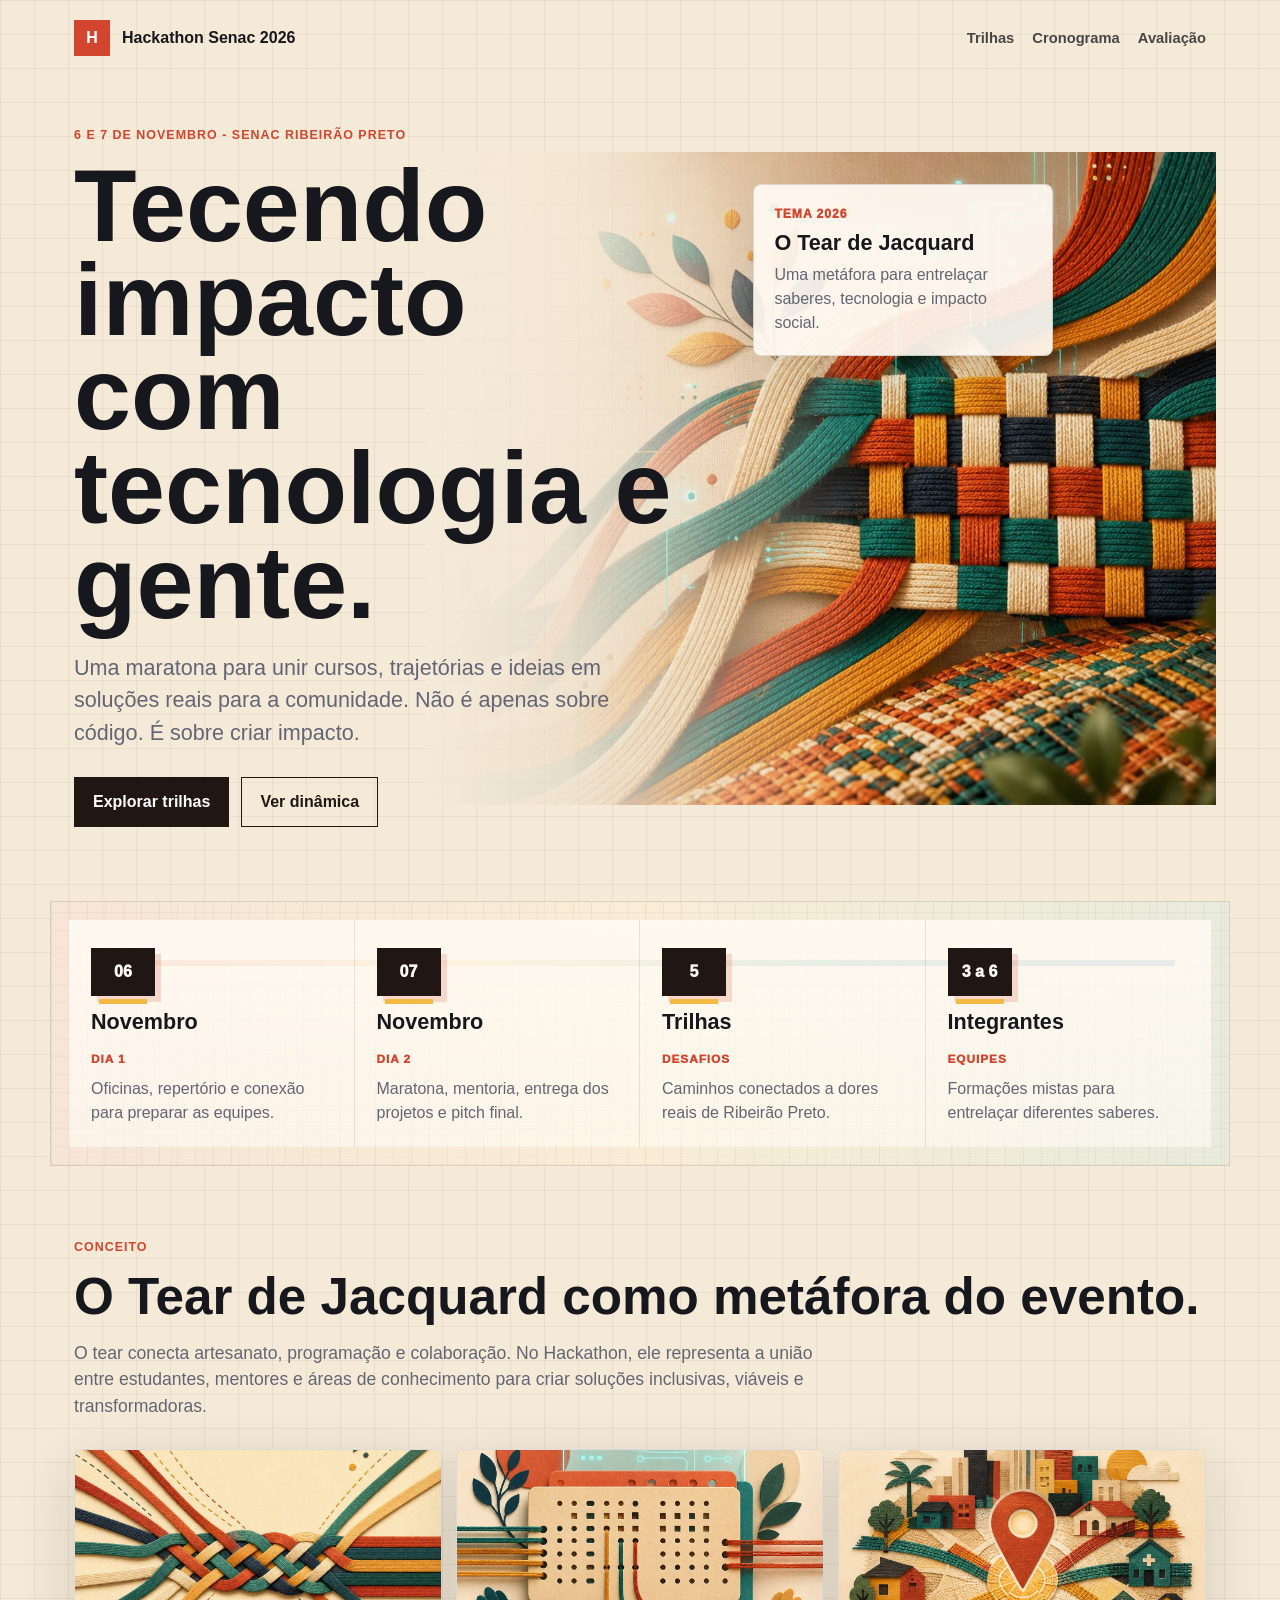
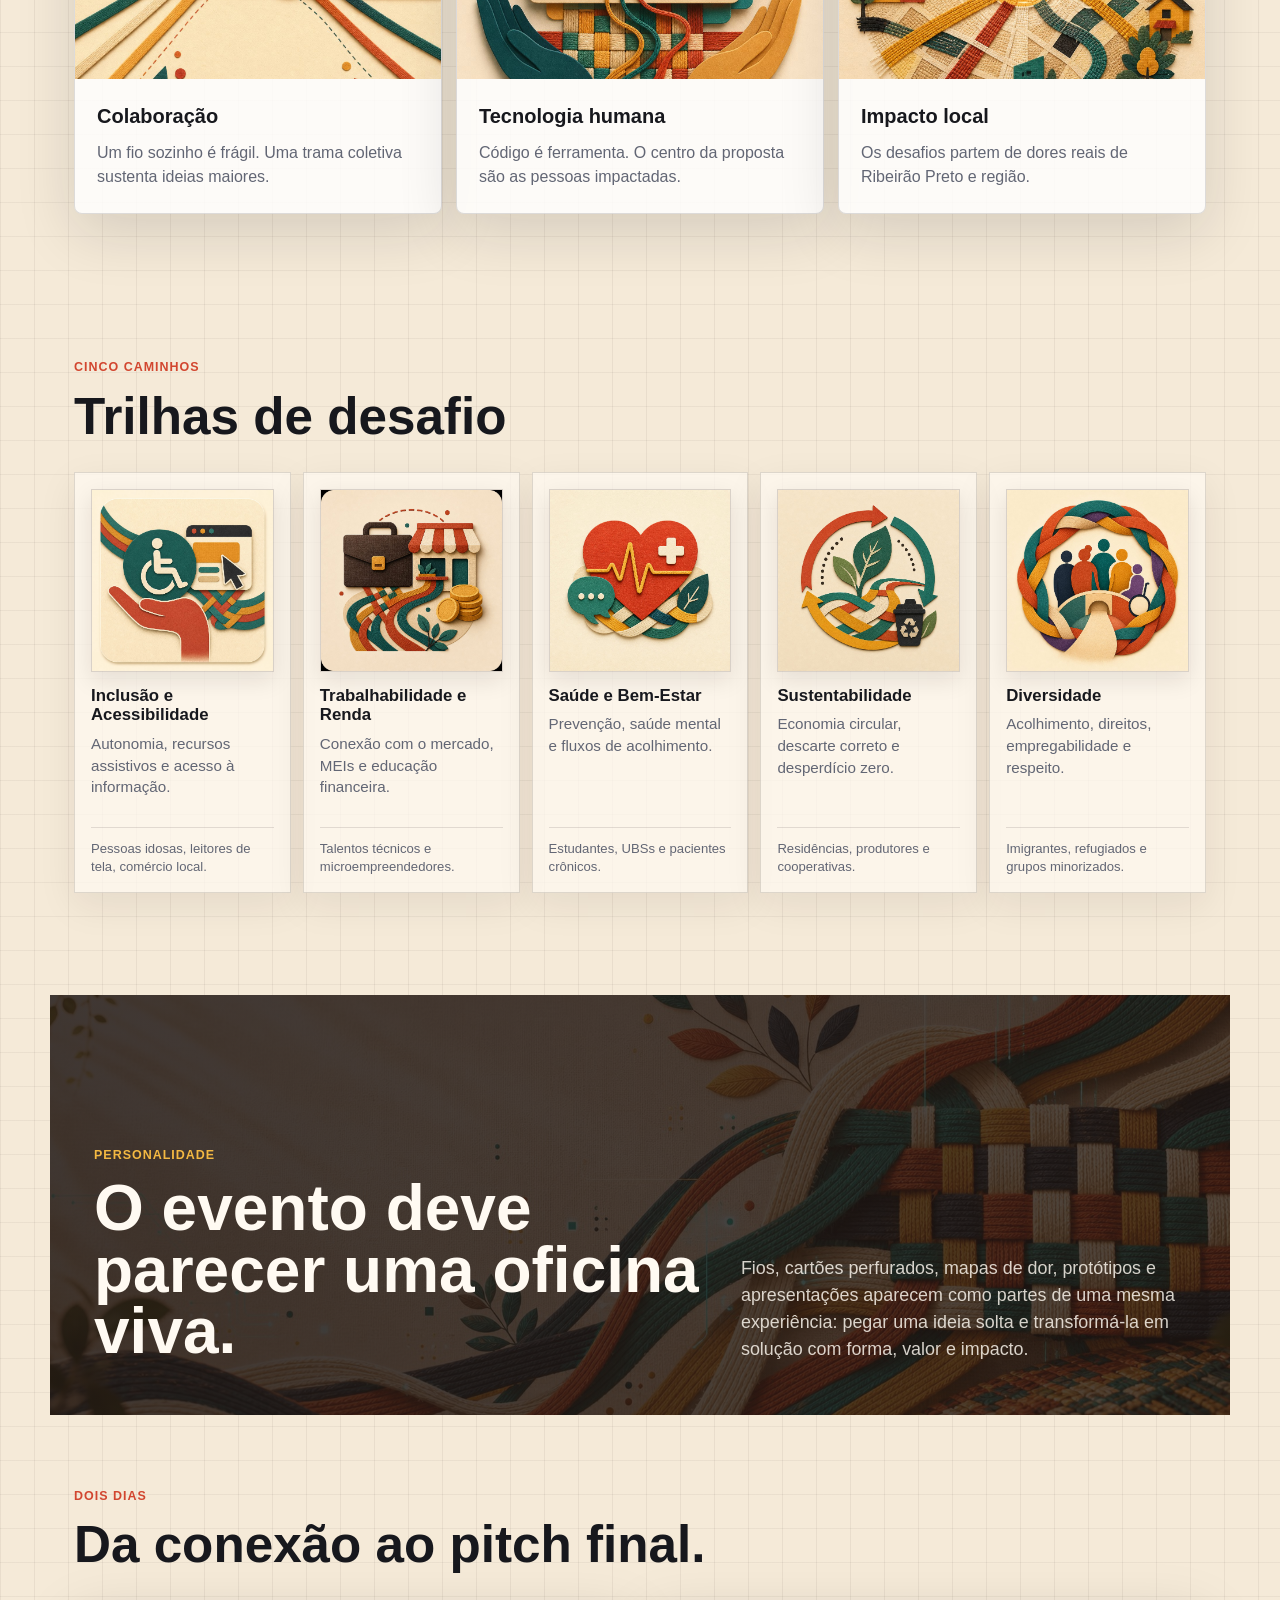
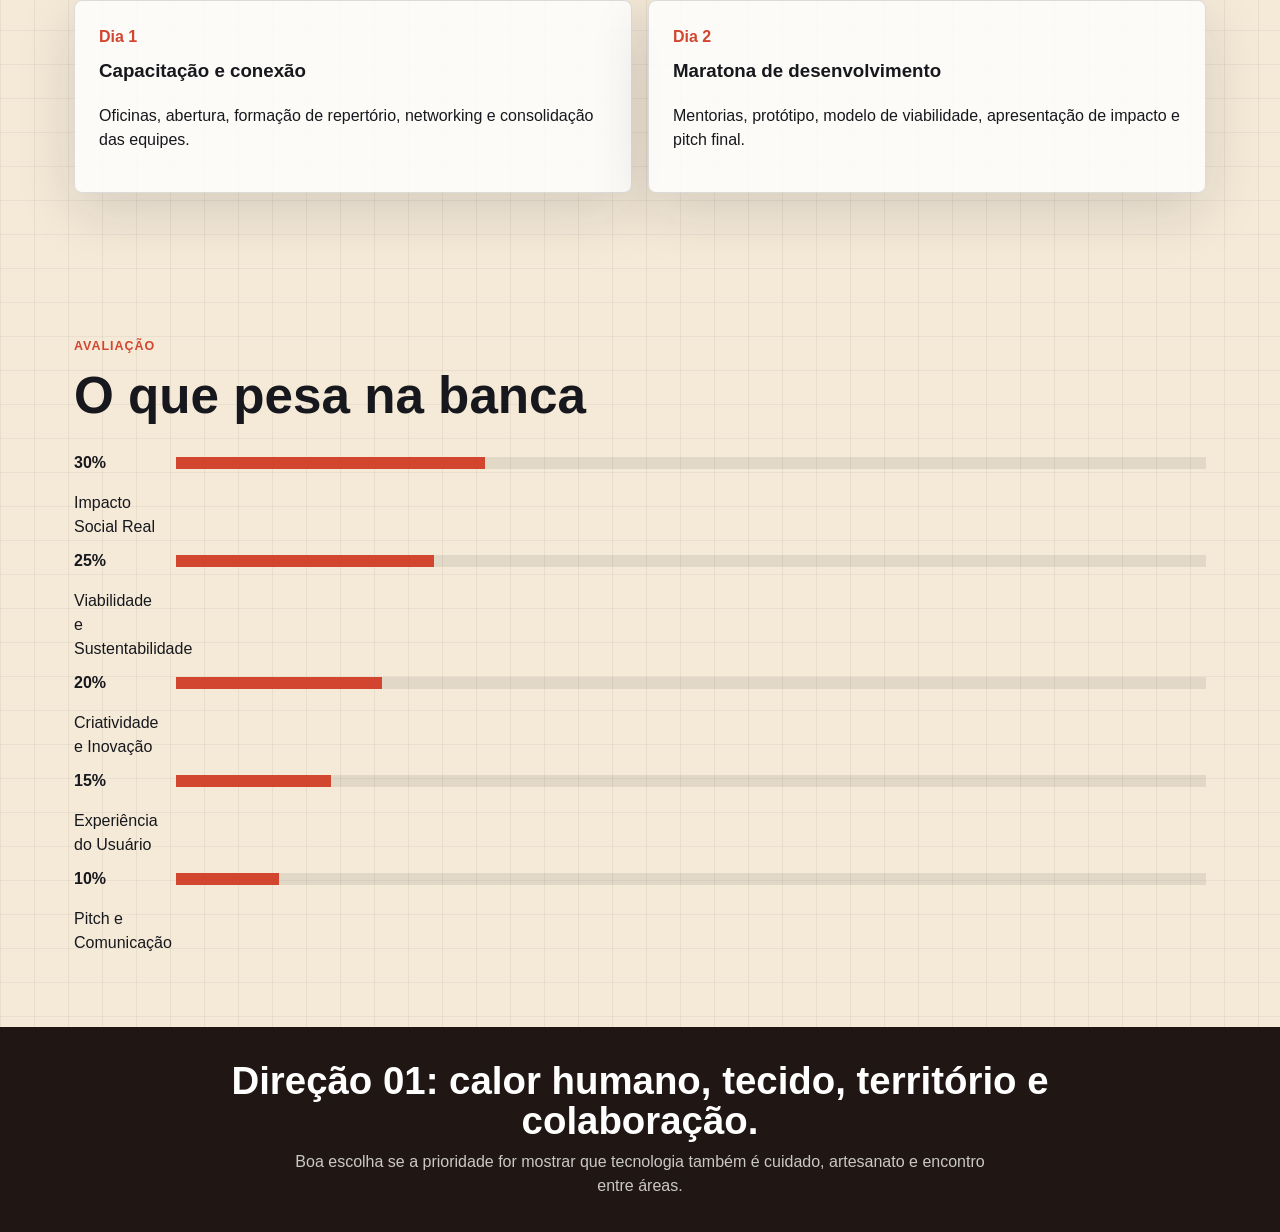
==== index.html @ 97592314 "V1 do Site" ====
<!doctype html>
<html lang="pt-BR">
  <head>
    <meta charset="utf-8">
    <meta name="viewport" content="width=device-width, initial-scale=1">
    <title>Design 01 - Trama Viva</title>
    <link rel="stylesheet" href="styles.css">
  </head>
  <body class="design-one">
    <div class="site-shell">
      <header class="topbar">
        <a class="brand" href="index.html"><span class="brand-mark">H</span><span>Hackathon Senac 2026</span></a>
        <nav class="nav" aria-label="principal">
          <a href="#trilhas">Trilhas</a>
          <a href="#cronograma">Cronograma</a>
          <a href="#avaliacao">Avaliação</a>
        </nav>
      </header>

      <main>
        <section class="hero">
          <div class="hero-grid">
            <div>
              <p class="eyebrow">6 e 7 de novembro - Senac Ribeirão Preto</p>
              <h1>Tecendo impacto com tecnologia e gente.</h1>
              <p class="hero-copy">Uma maratona para unir cursos, trajetórias e ideias em soluções reais para a comunidade. Não é apenas sobre código. É sobre criar impacto.</p>
              <div class="action-row">
                <a class="button" href="#trilhas">Explorar trilhas</a>
                <a class="button secondary" href="#cronograma">Ver dinâmica</a>
              </div>
            </div>

            <div class="visual-panel trama-hero-media" aria-label="Composição visual inspirada em fios, tramas e tecnologia colaborativa">
              <img src="assets/trama-viva-hero-v2.jpg" alt="Ilustração editorial com fios coloridos entrelaçados, textura têxtil e sinais sutis de tecnologia colaborativa.">
              <div class="hero-stamp card">
                <span>Tema 2026</span>
                <strong>O Tear de Jacquard</strong>
                <p>Uma metáfora para entrelaçar saberes, tecnologia e impacto social.</p>
              </div>
            </div>
          </div>
        </section>

        <section class="quick-facts" aria-label="Informações rápidas do evento">
          <div><span class="fact-icon">06</span><strong>Novembro</strong><span class="fact-kicker">Dia 1</span><p>Oficinas, repertório e conexão para preparar as equipes.</p></div>
          <div><span class="fact-icon">07</span><strong>Novembro</strong><span class="fact-kicker">Dia 2</span><p>Maratona, mentoria, entrega dos projetos e pitch final.</p></div>
          <div><span class="fact-icon">5</span><strong>Trilhas</strong><span class="fact-kicker">Desafios</span><p>Caminhos conectados a dores reais de Ribeirão Preto.</p></div>
          <div><span class="fact-icon">3 a 6</span><strong>Integrantes</strong><span class="fact-kicker">Equipes</span><p>Formações mistas para entrelaçar diferentes saberes.</p></div>
        </section>

        <section class="section">
          <p class="eyebrow">Conceito</p>
          <h2>O Tear de Jacquard como metáfora do evento.</h2>
          <p class="section-lead">O tear conecta artesanato, programação e colaboração. No Hackathon, ele representa a união entre estudantes, mentores e áreas de conhecimento para criar soluções inclusivas, viáveis e transformadoras.</p>
          <div class="feature-grid">
            <article class="feature card"><img class="concept-image" src="assets/concept-colaboracao.jpg" alt="Fios coloridos se unindo em uma trama forte."><h3>Colaboração</h3><p>Um fio sozinho é frágil. Uma trama coletiva sustenta ideias maiores.</p></article>
            <article class="feature card"><img class="concept-image" src="assets/concept-tecnologia.jpg" alt="Fios atravessando elementos tecnológicos abstratos."><h3>Tecnologia humana</h3><p>Código é ferramenta. O centro da proposta são as pessoas impactadas.</p></article>
            <article class="feature card"><img class="concept-image" src="assets/concept-impacto.jpg" alt="Rotas entrelaçadas formando um ponto de impacto em uma comunidade."><h3>Impacto local</h3><p>Os desafios partem de dores reais de Ribeirão Preto e região.</p></article>
          </div>
        </section>

        <section class="section" id="trilhas">
          <p class="eyebrow">Cinco caminhos</p>
          <h2>Trilhas de desafio</h2>
          <div class="tracks">
            <article class="track"><img class="track-image" src="assets/icon-acessibilidade.jpg" alt="Ícone da trilha Inclusão e Acessibilidade."><div><h3>Inclusão e Acessibilidade</h3><p>Autonomia, recursos assistivos e acesso à informação.</p></div><small>Pessoas idosas, leitores de tela, comércio local.</small></article>
            <article class="track"><img class="track-image" src="assets/icon-renda.jpg" alt="Ícone da trilha Trabalhabilidade e Renda."><div><h3>Trabalhabilidade e Renda</h3><p>Conexão com o mercado, MEIs e educação financeira.</p></div><small>Talentos técnicos e microempreendedores.</small></article>
            <article class="track"><img class="track-image" src="assets/icon-saude.jpg" alt="Ícone da trilha Saúde e Bem-Estar."><div><h3>Saúde e Bem-Estar</h3><p>Prevenção, saúde mental e fluxos de acolhimento.</p></div><small>Estudantes, UBSs e pacientes crônicos.</small></article>
            <article class="track"><img class="track-image" src="assets/icon-sustentabilidade.jpg" alt="Ícone da trilha Sustentabilidade e Consumo Consciente."><div><h3>Sustentabilidade</h3><p>Economia circular, descarte correto e desperdício zero.</p></div><small>Residências, produtores e cooperativas.</small></article>
            <article class="track"><img class="track-image" src="assets/icon-diversidade.jpg" alt="Ícone da trilha Diversidade."><div><h3>Diversidade</h3><p>Acolhimento, direitos, empregabilidade e respeito.</p></div><small>Imigrantes, refugiados e grupos minorizados.</small></article>
          </div>
        </section>

        <section class="story-band">
          <div>
            <p class="eyebrow">Personalidade</p>
            <h2>O evento deve parecer uma oficina viva.</h2>
          </div>
          <p>Fios, cartões perfurados, mapas de dor, protótipos e apresentações aparecem como partes de uma mesma experiência: pegar uma ideia solta e transformá-la em solução com forma, valor e impacto.</p>
        </section>

        <section class="section" id="cronograma">
          <p class="eyebrow">Dois dias</p>
          <h2>Da conexão ao pitch final.</h2>
          <div class="timeline">
            <article class="day card"><strong>Dia 1</strong><h3>Capacitação e conexão</h3><p>Oficinas, abertura, formação de repertório, networking e consolidação das equipes.</p></article>
            <article class="day card"><strong>Dia 2</strong><h3>Maratona de desenvolvimento</h3><p>Mentorias, protótipo, modelo de viabilidade, apresentação de impacto e pitch final.</p></article>
          </div>
        </section>

        <section class="section" id="avaliacao">
          <p class="eyebrow">Avaliação</p>
          <h2>O que pesa na banca</h2>
          <div class="criteria">
            <div class="criterion"><strong>30%</strong><div class="bar"><span style="--score:30%"></span></div>Impacto Social Real</div>
            <div class="criterion"><strong>25%</strong><div class="bar"><span style="--score:25%"></span></div>Viabilidade e Sustentabilidade</div>
            <div class="criterion"><strong>20%</strong><div class="bar"><span style="--score:20%"></span></div>Criatividade e Inovação</div>
            <div class="criterion"><strong>15%</strong><div class="bar"><span style="--score:15%"></span></div>Experiência do Usuário</div>
            <div class="criterion"><strong>10%</strong><div class="bar"><span style="--score:10%"></span></div>Pitch e Comunicação</div>
          </div>
        </section>

        <footer class="approval-strip">
          <strong>Direção 01: calor humano, tecido, território e colaboração.</strong>
          <p>Boa escolha se a prioridade for mostrar que tecnologia também é cuidado, artesanato e encontro entre áreas.</p>
        </footer>
      </main>
    </div>
  </body>
</html>
---- styles.css ----
:root {
  color-scheme: light;
  --ink: #17181d;
  --muted: #626674;
  --line: rgba(23, 24, 29, 0.14);
  --paper: #fffaf2;
  --white: #ffffff;
  --radius: 8px;
  --shadow: 0 18px 60px rgba(21, 24, 31, 0.14);
  font-family: Inter, Arial, Helvetica, sans-serif;
}

* {
  box-sizing: border-box;
}

html {
  scroll-behavior: smooth;
}

body {
  margin: 0;
  background: var(--page-bg, #f7f3ec);
  color: var(--ink);
  line-height: 1.5;
}

a {
  color: inherit;
  text-decoration: none;
}

.site-shell {
  min-height: 100vh;
  overflow: hidden;
}

.topbar {
  align-items: center;
  display: flex;
  justify-content: space-between;
  gap: 20px;
  margin: 0 auto;
  max-width: 1180px;
  padding: 20px 24px;
  position: relative;
  z-index: 3;
}

.brand {
  align-items: center;
  display: flex;
  gap: 12px;
  font-weight: 800;
}

.brand-mark {
  align-items: center;
  background: var(--accent, #e94b35);
  color: var(--brand-mark-ink, #fff);
  display: grid;
  height: 36px;
  justify-items: center;
  width: 36px;
}

.nav {
  align-items: center;
  display: flex;
  gap: 18px;
  font-size: 0.92rem;
  font-weight: 700;
}

.nav a {
  opacity: 0.78;
}

.nav a:hover {
  opacity: 1;
}

.hero {
  margin: 0 auto;
  max-width: 1180px;
  min-height: min(760px, calc(100vh - 76px));
  padding: 50px 24px 74px;
  position: relative;
}

.hero-grid {
  align-items: center;
  display: grid;
  gap: 44px;
  grid-template-columns: minmax(0, 1.05fr) minmax(300px, 0.75fr);
}

.eyebrow {
  color: var(--accent, #e94b35);
  font-size: 0.78rem;
  font-weight: 900;
  letter-spacing: 0.08em;
  margin: 0 0 14px;
  text-transform: uppercase;
}

h1,
h2,
h3,
p {
  margin-top: 0;
}

h1 {
  font-size: clamp(3rem, 8vw, 6.7rem);
  letter-spacing: 0;
  line-height: 0.92;
  margin-bottom: 22px;
  max-width: 860px;
}

.hero-copy {
  color: var(--hero-copy, var(--muted));
  font-size: clamp(1.05rem, 2vw, 1.35rem);
  margin-bottom: 28px;
  max-width: 720px;
}

.action-row {
  display: flex;
  flex-wrap: wrap;
  gap: 12px;
}

.button {
  align-items: center;
  background: var(--button-bg, var(--ink));
  border: 1px solid var(--button-border, transparent);
  color: var(--button-ink, #fff);
  display: inline-flex;
  font-weight: 900;
  gap: 10px;
  min-height: 46px;
  padding: 12px 18px;
}

.button.secondary {
  background: transparent;
  border-color: currentColor;
  color: var(--button-secondary, var(--ink));
}

.visual-panel {
  min-height: 470px;
  position: relative;
}

.visual-panel img {
  display: block;
  height: 100%;
  object-fit: cover;
  width: 100%;
}

.card {
  background: var(--card-bg, rgba(255, 255, 255, 0.82));
  border: 1px solid var(--line);
  border-radius: var(--radius);
  box-shadow: var(--card-shadow, var(--shadow));
}

.section {
  margin: 0 auto;
  max-width: 1180px;
  padding: 72px 24px;
}

.section h2 {
  font-size: clamp(2rem, 4vw, 3.8rem);
  letter-spacing: 0;
  line-height: 1;
  margin-bottom: 18px;
}

.section-lead {
  color: var(--muted);
  font-size: 1.1rem;
  max-width: 760px;
}

.feature-grid {
  display: grid;
  gap: 14px;
  grid-template-columns: repeat(3, minmax(0, 1fr));
  margin-top: 30px;
}

.feature {
  min-height: 190px;
  overflow: hidden;
  padding: 0;
}

.feature span {
  color: var(--accent, #e94b35);
  display: block;
  font-size: 0.82rem;
  font-weight: 900;
  margin-bottom: 14px;
  text-transform: uppercase;
}

.feature h3,
.feature p {
  padding-left: 22px;
  padding-right: 22px;
}

.feature h3 {
  padding-top: 22px;
}

.feature p {
  padding-bottom: 24px;
}

.concept-image {
  aspect-ratio: 16 / 10;
  display: block;
  object-fit: cover;
  width: 100%;
}

.mini-icon {
  align-items: center;
  background: #fff3df;
  border: 1px solid rgba(32, 23, 20, 0.14);
  display: grid;
  height: 48px;
  justify-items: center;
  margin-bottom: 18px;
  position: relative;
  width: 48px;
}

.mini-icon::before,
.mini-icon::after {
  content: "";
  position: absolute;
}

.icon-thread::before {
  background: repeating-linear-gradient(90deg, #d2462f 0 4px, transparent 4px 8px, #1f8a70 8px 12px, transparent 12px 16px);
  height: 28px;
  transform: rotate(-18deg);
  width: 34px;
}

.icon-card::before {
  background:
    radial-gradient(circle, transparent 0 3px, #7b3f2b 3px 5px, transparent 5px),
    #d2462f;
  background-size: 14px 14px;
  height: 30px;
  width: 34px;
}

.icon-map::before {
  border: 3px solid #1f8a70;
  border-radius: 50%;
  height: 23px;
  width: 23px;
}

.icon-map::after {
  background: #d2462f;
  height: 16px;
  right: 9px;
  top: 25px;
  transform: rotate(42deg);
  width: 3px;
}

.feature h3 {
  font-size: 1.25rem;
  margin-bottom: 10px;
}

.feature p {
  color: var(--muted);
  margin-bottom: 0;
}

.tracks {
  display: grid;
  gap: 12px;
  margin-top: 30px;
}

.track {
  align-items: center;
  border-bottom: 1px solid var(--line);
  display: grid;
  gap: 18px;
  grid-template-columns: 88px minmax(0, 1fr) minmax(180px, 0.45fr);
  padding: 18px 0;
}

.track-number {
  color: var(--accent, #e94b35);
  font-size: 2rem;
  font-weight: 950;
}

.track-icon {
  align-items: center;
  background: var(--track-icon-bg, #201714);
  color: var(--track-icon-ink, #fff);
  display: grid;
  font-size: 1.2rem;
  font-weight: 950;
  height: 48px;
  justify-items: center;
  outline: 4px solid rgba(210, 70, 47, 0.14);
  width: 48px;
}

.track-image {
  aspect-ratio: 1;
  border: 1px solid rgba(32, 23, 20, 0.16);
  box-shadow: 0 8px 22px rgba(32, 23, 20, 0.1);
  display: block;
  height: 72px;
  object-fit: cover;
  width: 72px;
}

.track h3 {
  margin-bottom: 4px;
}

.track p,
.track small {
  color: var(--muted);
}

.timeline {
  display: grid;
  gap: 16px;
  grid-template-columns: repeat(2, minmax(0, 1fr));
  margin-top: 30px;
}

.day {
  padding: 24px;
}

.day strong {
  color: var(--accent, #e94b35);
  display: block;
  margin-bottom: 8px;
}

.criteria {
  display: grid;
  gap: 10px;
  margin-top: 30px;
}

.criterion {
  align-items: center;
  display: grid;
  gap: 16px;
  grid-template-columns: 86px 1fr;
}

.bar {
  background: rgba(0, 0, 0, 0.08);
  height: 12px;
  overflow: hidden;
}

.bar span {
  background: var(--accent, #e94b35);
  display: block;
  height: 100%;
  width: var(--score);
}

.approval-strip {
  background: var(--strip-bg, #17181d);
  color: var(--strip-ink, #fff);
  padding: 34px 24px;
  text-align: center;
}

.approval-strip strong {
  display: block;
  font-size: clamp(1.5rem, 3vw, 2.5rem);
  line-height: 1.05;
  margin: 0 auto 8px;
  max-width: 920px;
}

.approval-strip p {
  margin: 0 auto;
  max-width: 720px;
  opacity: 0.76;
}

.quick-facts {
  background:
    linear-gradient(90deg, rgba(210, 70, 47, 0.08), rgba(244, 185, 66, 0.1), rgba(31, 138, 112, 0.08)),
    rgba(255, 250, 242, 0.58);
  border: 1px solid rgba(32, 23, 20, 0.12);
  display: grid;
  gap: 0;
  grid-template-columns: repeat(4, minmax(0, 1fr));
  margin: 0 auto;
  max-width: 1180px;
  overflow: hidden;
  padding: 18px;
  position: relative;
}

.quick-facts::before {
  background: linear-gradient(90deg, #d2462f, #f4b942, #1f8a70, #326c9c);
  content: "";
  height: 6px;
  left: 54px;
  opacity: 0.78;
  position: absolute;
  right: 54px;
  top: 58px;
}

.quick-facts::after {
  background:
    repeating-linear-gradient(90deg, rgba(32, 23, 20, 0.05) 0 1px, transparent 1px 18px),
    repeating-linear-gradient(0deg, rgba(32, 23, 20, 0.04) 0 1px, transparent 1px 18px);
  content: "";
  inset: 0;
  pointer-events: none;
  position: absolute;
}

.quick-facts div {
  background:
    linear-gradient(180deg, rgba(255, 250, 242, 0.92), rgba(255, 250, 242, 0.64)),
    transparent;
  border-right: 1px solid rgba(32, 23, 20, 0.1);
  min-height: 176px;
  padding: 28px 22px 22px;
  position: relative;
  z-index: 1;
}

.quick-facts div:last-child {
  border-right: 0;
}

.quick-facts div::before {
  background: #fffaf2;
  border: 3px solid #201714;
  content: "";
  height: 14px;
  left: 34px;
  position: absolute;
  top: 34px;
  width: 14px;
}

.quick-facts strong {
  display: block;
  font-size: 1.35rem;
  line-height: 1.08;
  margin: 14px 0 0;
}

.quick-facts p {
  color: var(--muted);
  margin-bottom: 0;
}

.fact-icon {
  align-items: center;
  background: #201714;
  box-shadow: 6px 6px 0 rgba(210, 70, 47, 0.18);
  color: #201714;
  display: grid;
  color: #fffaf2;
  font-weight: 950;
  height: 48px;
  justify-items: center;
  margin-bottom: 14px;
  min-width: 64px;
  padding: 0 12px;
  position: relative;
  width: max-content;
}

.fact-icon::after {
  background: #f4b942;
  content: "";
  height: 5px;
  inset: auto 8px -8px 8px;
  position: absolute;
}

.fact-kicker {
  color: var(--accent);
  display: block;
  font-size: 0.74rem;
  font-weight: 950;
  letter-spacing: 0.08em;
  margin: 18px 0 8px;
  text-transform: uppercase;
}

.story-band {
  align-items: end;
  background:
    linear-gradient(90deg, rgba(32, 23, 20, 0.86), rgba(32, 23, 20, 0.78)),
    url("assets/trama-viva-hero-v2.jpg") center / cover;
  color: #fffaf2;
  display: grid;
  gap: 40px;
  grid-template-columns: minmax(0, 0.75fr) minmax(280px, 0.55fr);
  margin: 30px auto 0;
  max-width: 1180px;
  min-height: 420px;
  padding: 52px 44px;
}

.story-band .eyebrow {
  color: #f4b942;
}

.story-band h2 {
  font-size: clamp(2rem, 5vw, 4.9rem);
  line-height: 0.96;
  margin-bottom: 0;
}

.story-band p:last-child {
  color: rgba(255, 250, 242, 0.82);
  font-size: 1.12rem;
  margin-bottom: 0;
}

@media (max-width: 820px) {
  .nav {
    display: none;
  }

  .hero {
    min-height: auto;
    padding-top: 24px;
  }

  .hero-grid,
  .feature-grid,
  .timeline,
  .quick-facts,
  .story-band {
    grid-template-columns: 1fr;
  }

  .visual-panel {
    min-height: 360px;
  }

  .track {
    grid-template-columns: 72px 1fr;
  }

  .track small {
    grid-column: 2;
  }

  .story-band {
    margin-top: 0;
    min-height: 520px;
    padding: 36px 24px;
  }

  .design-one .quick-facts {
    grid-template-columns: repeat(2, minmax(0, 1fr));
  }

  .design-one .quick-facts::before {
    display: none;
  }

  .design-one .quick-facts div {
    border-bottom: 1px solid rgba(32, 23, 20, 0.1);
  }

  .design-one .quick-facts div:nth-child(2) {
    border-right: 0;
  }

  .design-one .quick-facts div:nth-child(n + 3) {
    border-bottom: 0;
  }

  .design-one .tracks,
  .design-one .track:last-child {
    grid-column: auto;
    grid-template-columns: repeat(2, minmax(0, 1fr));
  }

  .design-one .track {
    min-height: 320px;
  }

  .design-one .track small {
    grid-column: auto;
  }

  .design-one .track-image {
    height: auto;
    width: 100%;
  }
}

@media (max-width: 560px) {
  .design-one .quick-facts {
    grid-template-columns: 1fr;
  }

  .design-one .quick-facts div,
  .design-one .quick-facts div:nth-child(2),
  .design-one .quick-facts div:nth-child(n + 3) {
    border-bottom: 1px solid rgba(32, 23, 20, 0.1);
    border-right: 0;
  }

  .design-one .quick-facts div:last-child {
    border-bottom: 0;
  }

  .design-one .tracks,
  .design-one .track:last-child {
    grid-template-columns: 1fr;
  }

  .design-one .track {
    min-height: auto;
  }

  .design-one .track-image {
    max-width: 150px;
    width: min(150px, 100%);
    height: auto;
  }
}

.design-one {
  --page-bg: #f5ead8;
  --accent: #d2462f;
  --button-bg: #201714;
  --button-secondary: #201714;
  --card-pattern-a: #7b3f2b;
  --card-pattern-b: #d2462f;
  --strip-bg: #201714;
}

.design-one .site-shell {
  background:
    linear-gradient(90deg, rgba(32, 23, 20, 0.06) 1px, transparent 1px),
    linear-gradient(rgba(32, 23, 20, 0.05) 1px, transparent 1px),
    #f5ead8;
  background-size: 34px 34px;
}

.design-one .hero {
  isolation: isolate;
}

.design-one .hero-grid {
  grid-template-columns: minmax(0, 0.92fr) minmax(380px, 0.72fr);
  position: relative;
}

.design-one .hero-grid > div:first-child {
  position: relative;
  z-index: 2;
}

.design-one .visual-panel::before {
  background:
    linear-gradient(90deg, rgba(245, 234, 216, 0.94) 0%, rgba(245, 234, 216, 0.5) 28%, rgba(245, 234, 216, 0) 56%),
    linear-gradient(135deg, rgba(32, 23, 20, 0), rgba(32, 23, 20, 0.12));
  content: "";
  height: 100%;
  left: 0;
  opacity: 0.9;
  position: absolute;
  top: 0;
  transform: none;
  width: 100%;
  z-index: 1;
}

.design-one .trama-hero-media {
  border: 0;
  bottom: 22px;
  box-shadow: none;
  min-height: auto;
  overflow: hidden;
  position: absolute;
  right: -10px;
  top: 26px;
  width: min(790px, 72%);
  z-index: 1;
}

.design-one .trama-hero-media img {
  filter: saturate(1.06) contrast(1.02);
  height: 100%;
  object-position: center right;
  -webkit-mask-image: linear-gradient(90deg, transparent 0%, rgba(0, 0, 0, 0.14) 18%, rgba(0, 0, 0, 0.84) 38%, #000 58%);
  mask-image: linear-gradient(90deg, transparent 0%, rgba(0, 0, 0, 0.14) 18%, rgba(0, 0, 0, 0.84) 38%, #000 58%);
}

.design-one .tracks {
  align-items: stretch;
  grid-template-columns: repeat(5, minmax(0, 1fr));
}

.design-one .track {
  align-items: stretch;
  background: rgba(255, 250, 242, 0.72);
  border: 1px solid rgba(32, 23, 20, 0.14);
  box-shadow: 0 12px 36px rgba(32, 23, 20, 0.08);
  display: flex;
  flex-direction: column;
  gap: 14px;
  min-height: 340px;
  padding: 16px;
}

.design-one .track:last-child {
  grid-column: auto;
}

.design-one .track small {
  border-top: 1px solid rgba(32, 23, 20, 0.12);
  display: block;
  margin-top: auto;
  padding-top: 12px;
}

.design-one .track-image {
  aspect-ratio: 1;
  height: auto;
  width: 100%;
}

.design-one .track h3 {
  font-size: 1.05rem;
  line-height: 1.18;
  margin-bottom: 8px;
}

.design-one .track p {
  font-size: 0.95rem;
  line-height: 1.42;
}

.design-one .track small {
  font-size: 0.82rem;
  line-height: 1.35;
}

.hero-stamp {
  background: rgba(255, 250, 242, 0.92);
  left: 46%;
  max-width: 300px;
  padding: 20px;
  position: absolute;
  top: 32px;
  transform: translateX(-12%);
  z-index: 2;
}

.hero-stamp span {
  color: var(--accent);
  display: block;
  font-size: 0.76rem;
  font-weight: 950;
  letter-spacing: 0.08em;
  margin-bottom: 8px;
  text-transform: uppercase;
}

.hero-stamp strong {
  display: block;
  font-size: 1.35rem;
  line-height: 1.08;
  margin-bottom: 8px;
}

.hero-stamp p {
  color: var(--muted);
  margin-bottom: 0;
}

@media (max-width: 820px) {
  .design-one .hero-grid {
    grid-template-columns: 1fr;
  }

  .design-one .trama-hero-media {
    bottom: auto;
    height: 360px;
    margin-top: 30px;
    position: relative;
    right: auto;
    top: auto;
    width: 100%;
  }

  .design-one .trama-hero-media img {
    -webkit-mask-image: linear-gradient(180deg, #000 0%, #000 72%, transparent 100%);
    mask-image: linear-gradient(180deg, #000 0%, #000 72%, transparent 100%);
  }

  .hero-stamp {
    left: 18px;
    right: 18px;
    top: 18px;
    transform: none;
  }

  .design-one .tracks,
  .design-one .track:last-child {
    grid-template-columns: repeat(2, minmax(0, 1fr));
  }

  .design-one .track {
    min-height: 320px;
  }
}

@media (max-width: 560px) {
  .design-one .tracks,
  .design-one .track:last-child {
    grid-template-columns: 1fr;
  }

  .design-one .track {
    min-height: auto;
  }

  .design-one .track-image {
    max-width: 150px;
  }
}
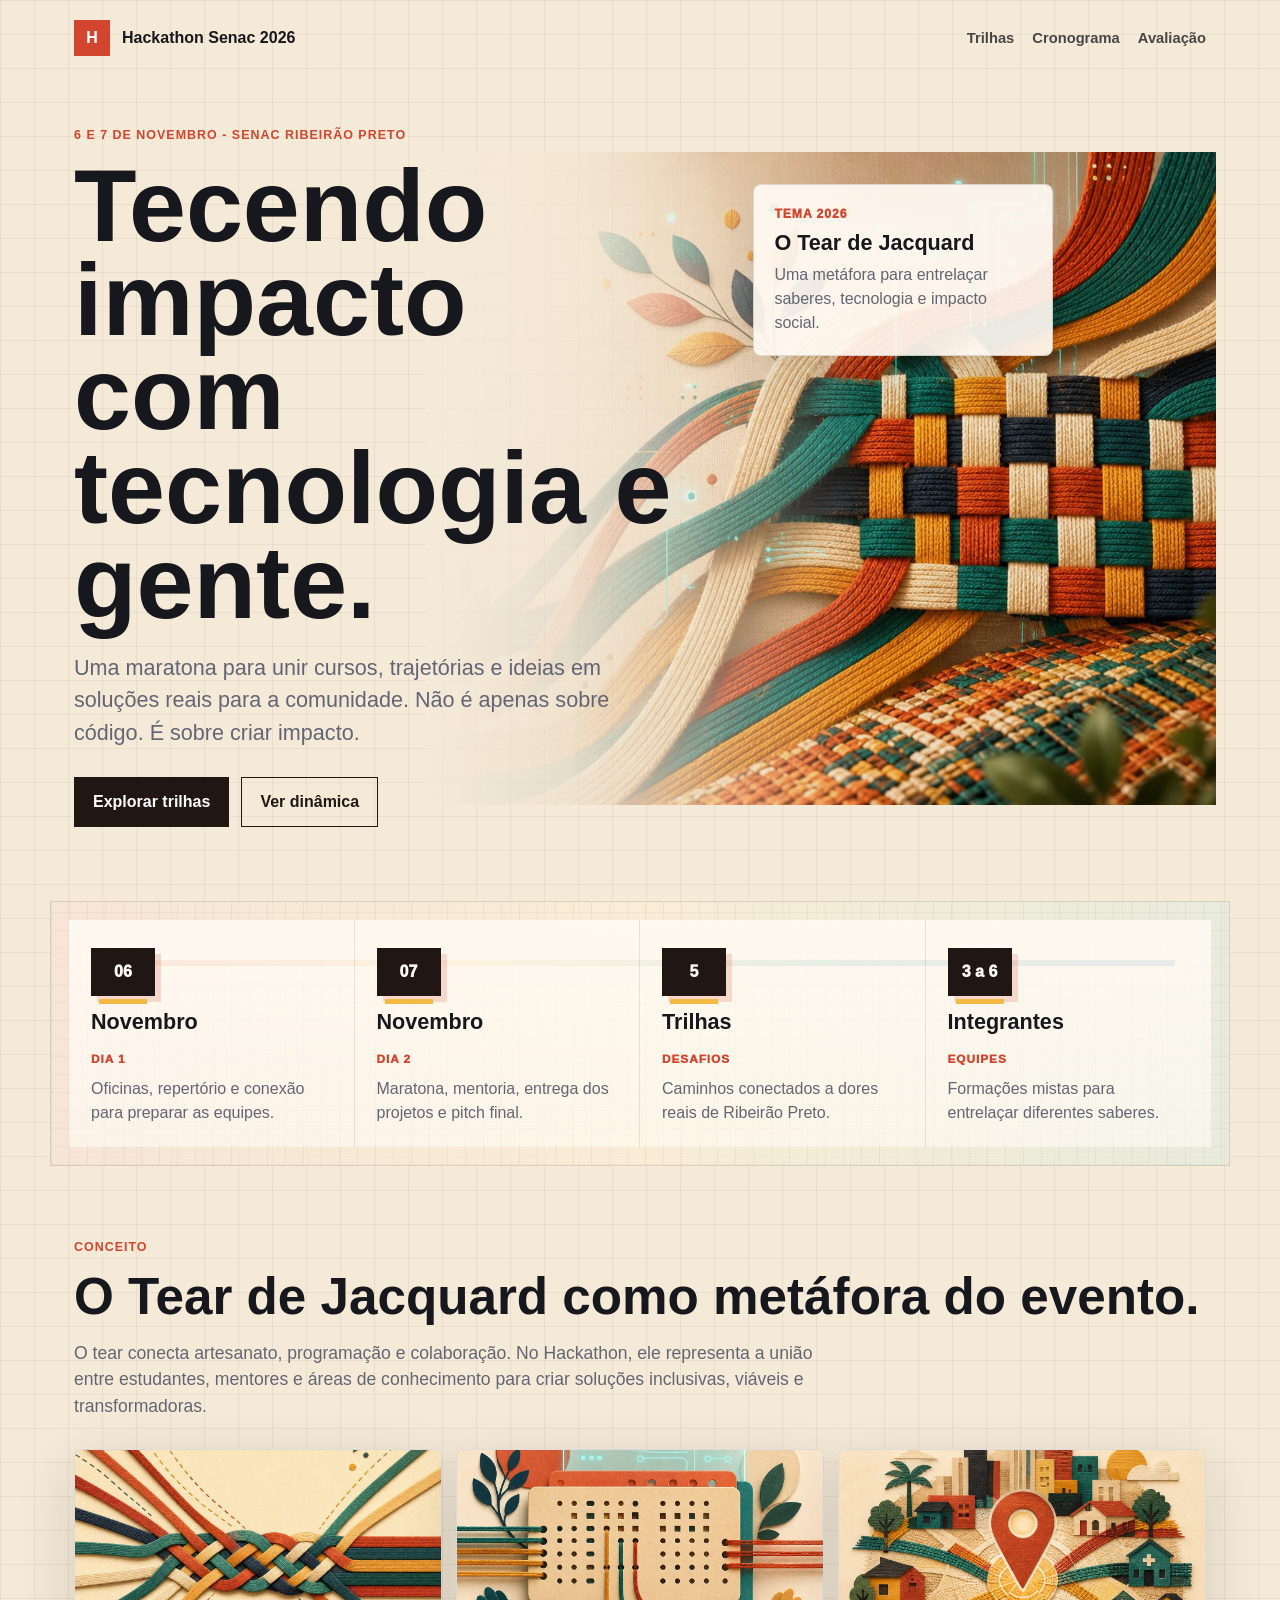
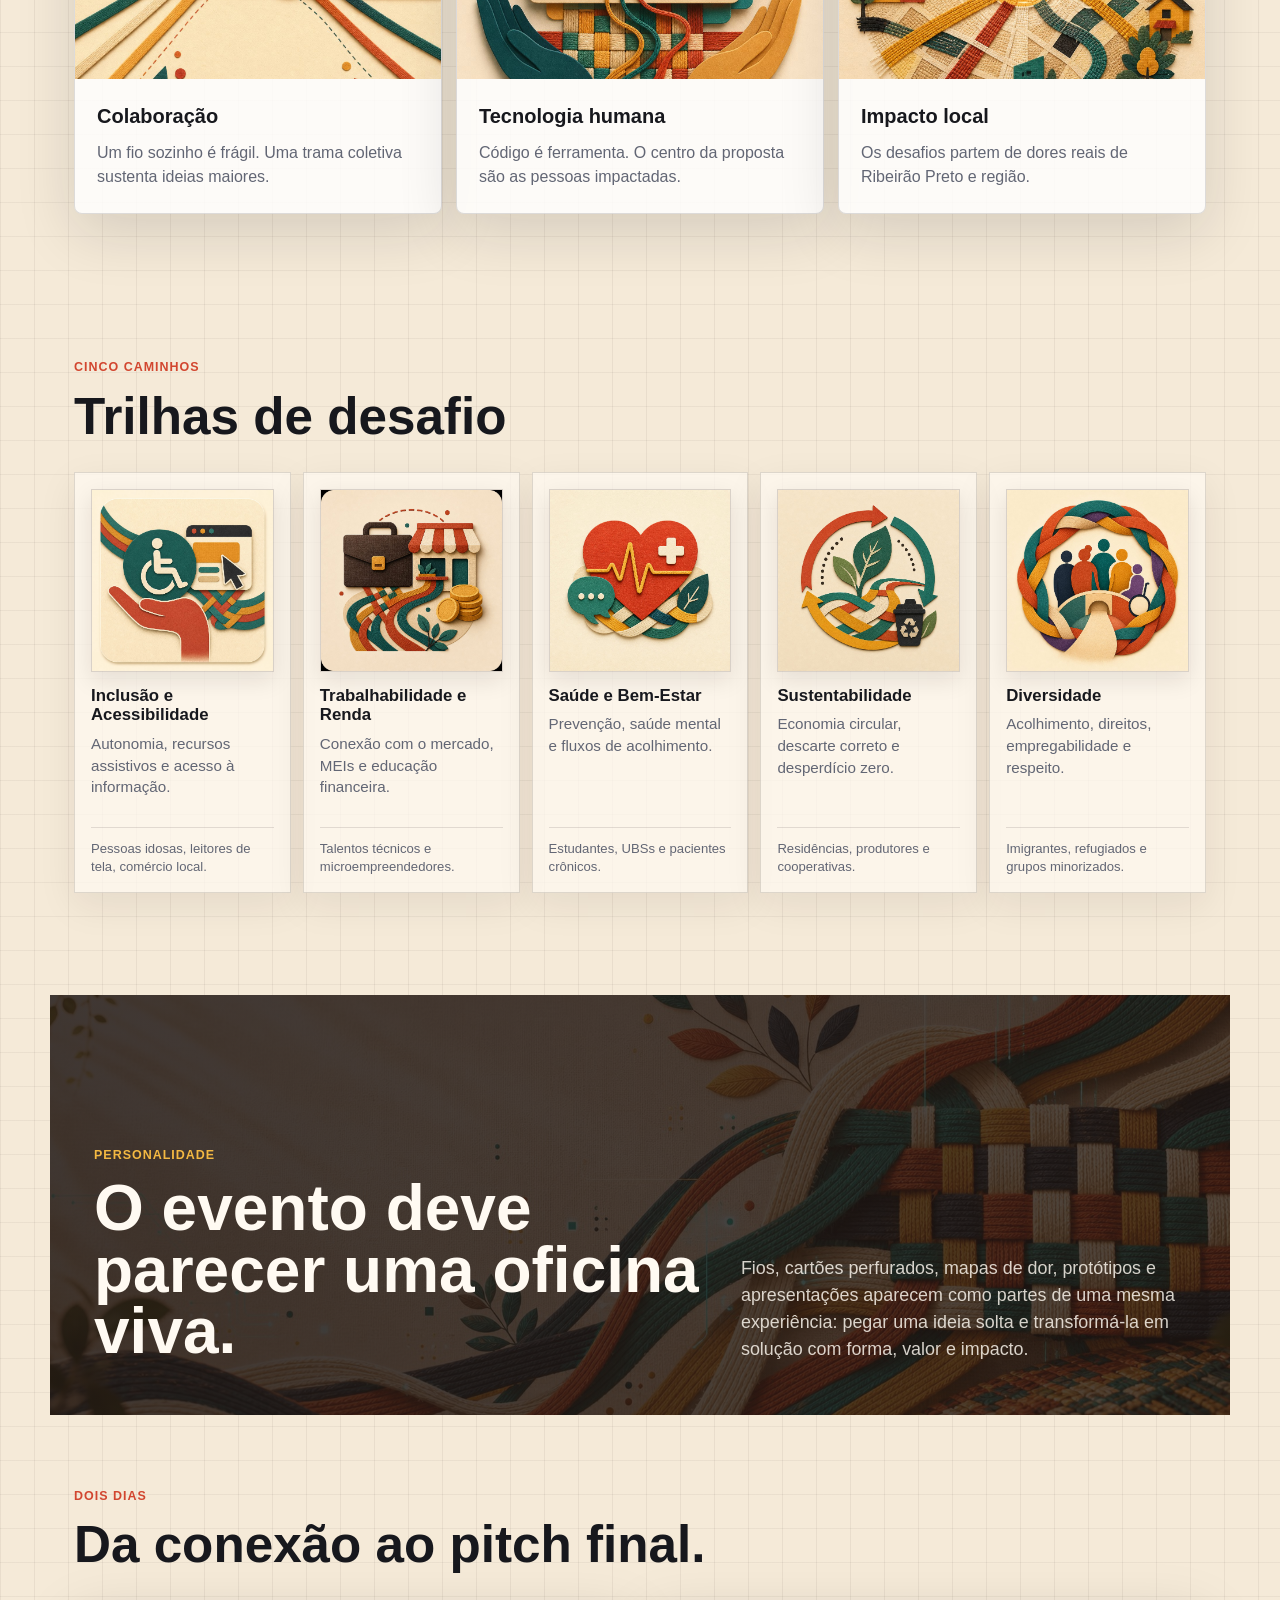
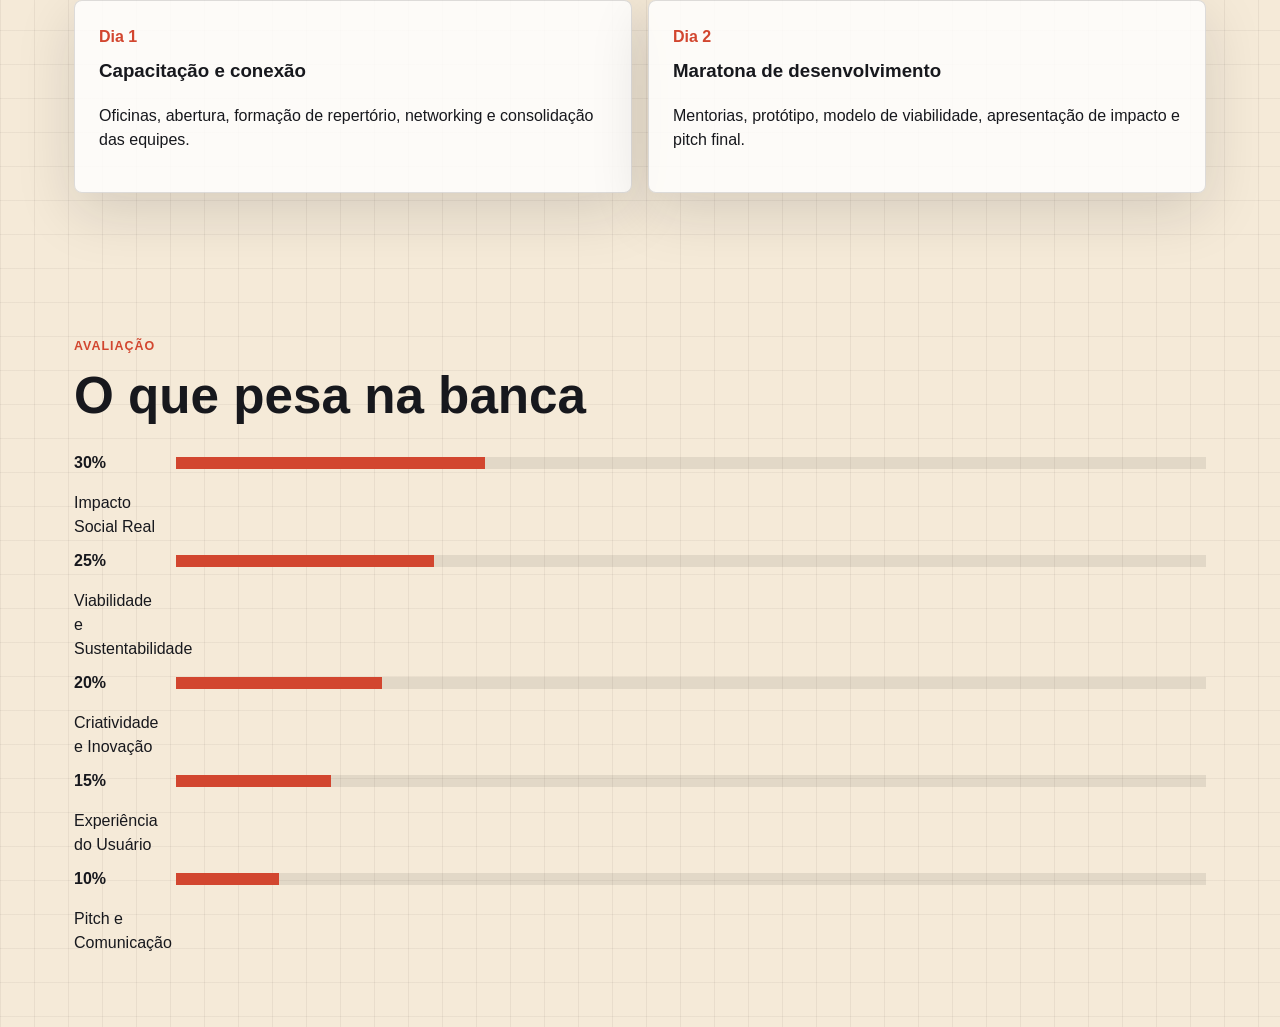
==== commit 3d7b3c9c: "correção no site" ====
--- a/index.html
+++ b/index.html
@@ -99,11 +99,6 @@
             <div class="criterion"><strong>10%</strong><div class="bar"><span style="--score:10%"></span></div>Pitch e Comunicação</div>
           </div>
         </section>
-
-        <footer class="approval-strip">
-          <strong>Direção 01: calor humano, tecido, território e colaboração.</strong>
-          <p>Boa escolha se a prioridade for mostrar que tecnologia também é cuidado, artesanato e encontro entre áreas.</p>
-        </footer>
       </main>
     </div>
   </body>
--- a/styles.css
+++ b/styles.css
@@ -385,27 +385,6 @@
   display: block;
   height: 100%;
   width: var(--score);
-}
-
-.approval-strip {
-  background: var(--strip-bg, #17181d);
-  color: var(--strip-ink, #fff);
-  padding: 34px 24px;
-  text-align: center;
-}
-
-.approval-strip strong {
-  display: block;
-  font-size: clamp(1.5rem, 3vw, 2.5rem);
-  line-height: 1.05;
-  margin: 0 auto 8px;
-  max-width: 920px;
-}
-
-.approval-strip p {
-  margin: 0 auto;
-  max-width: 720px;
-  opacity: 0.76;
 }
 
 .quick-facts {
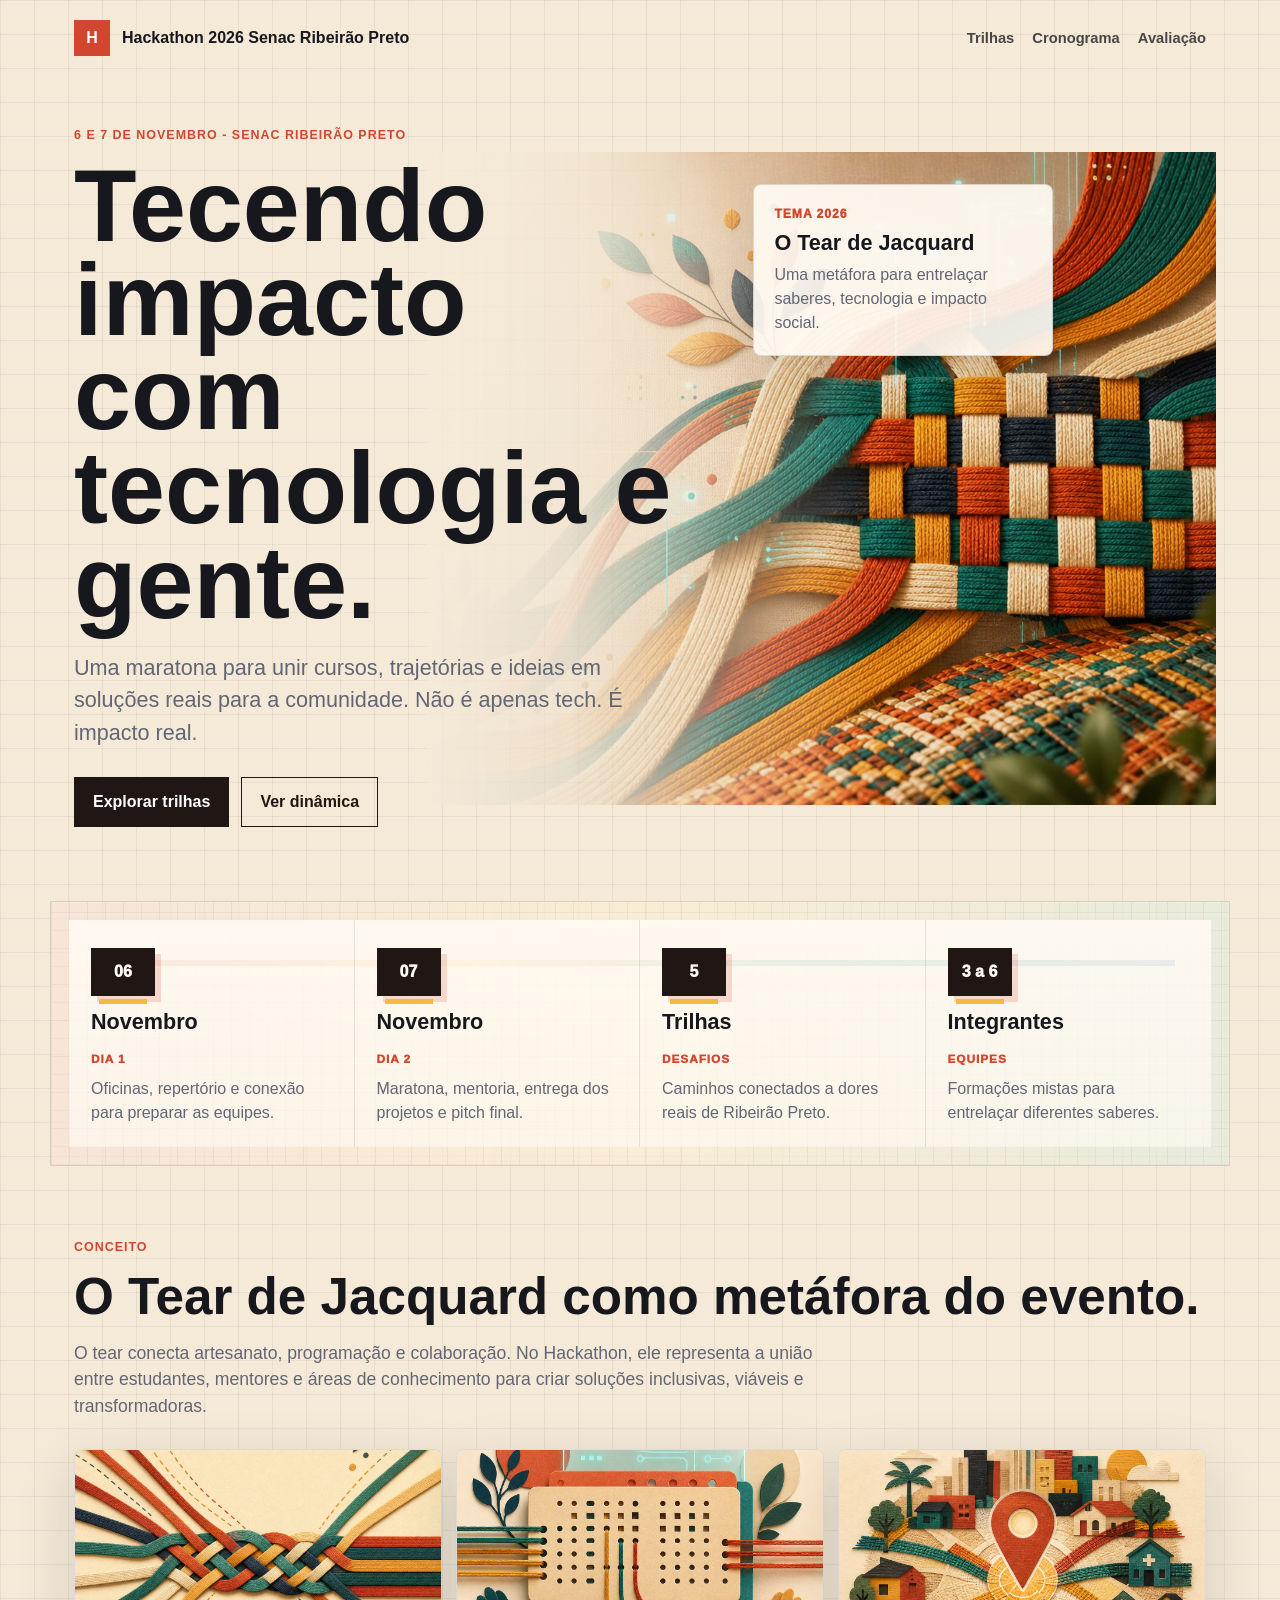
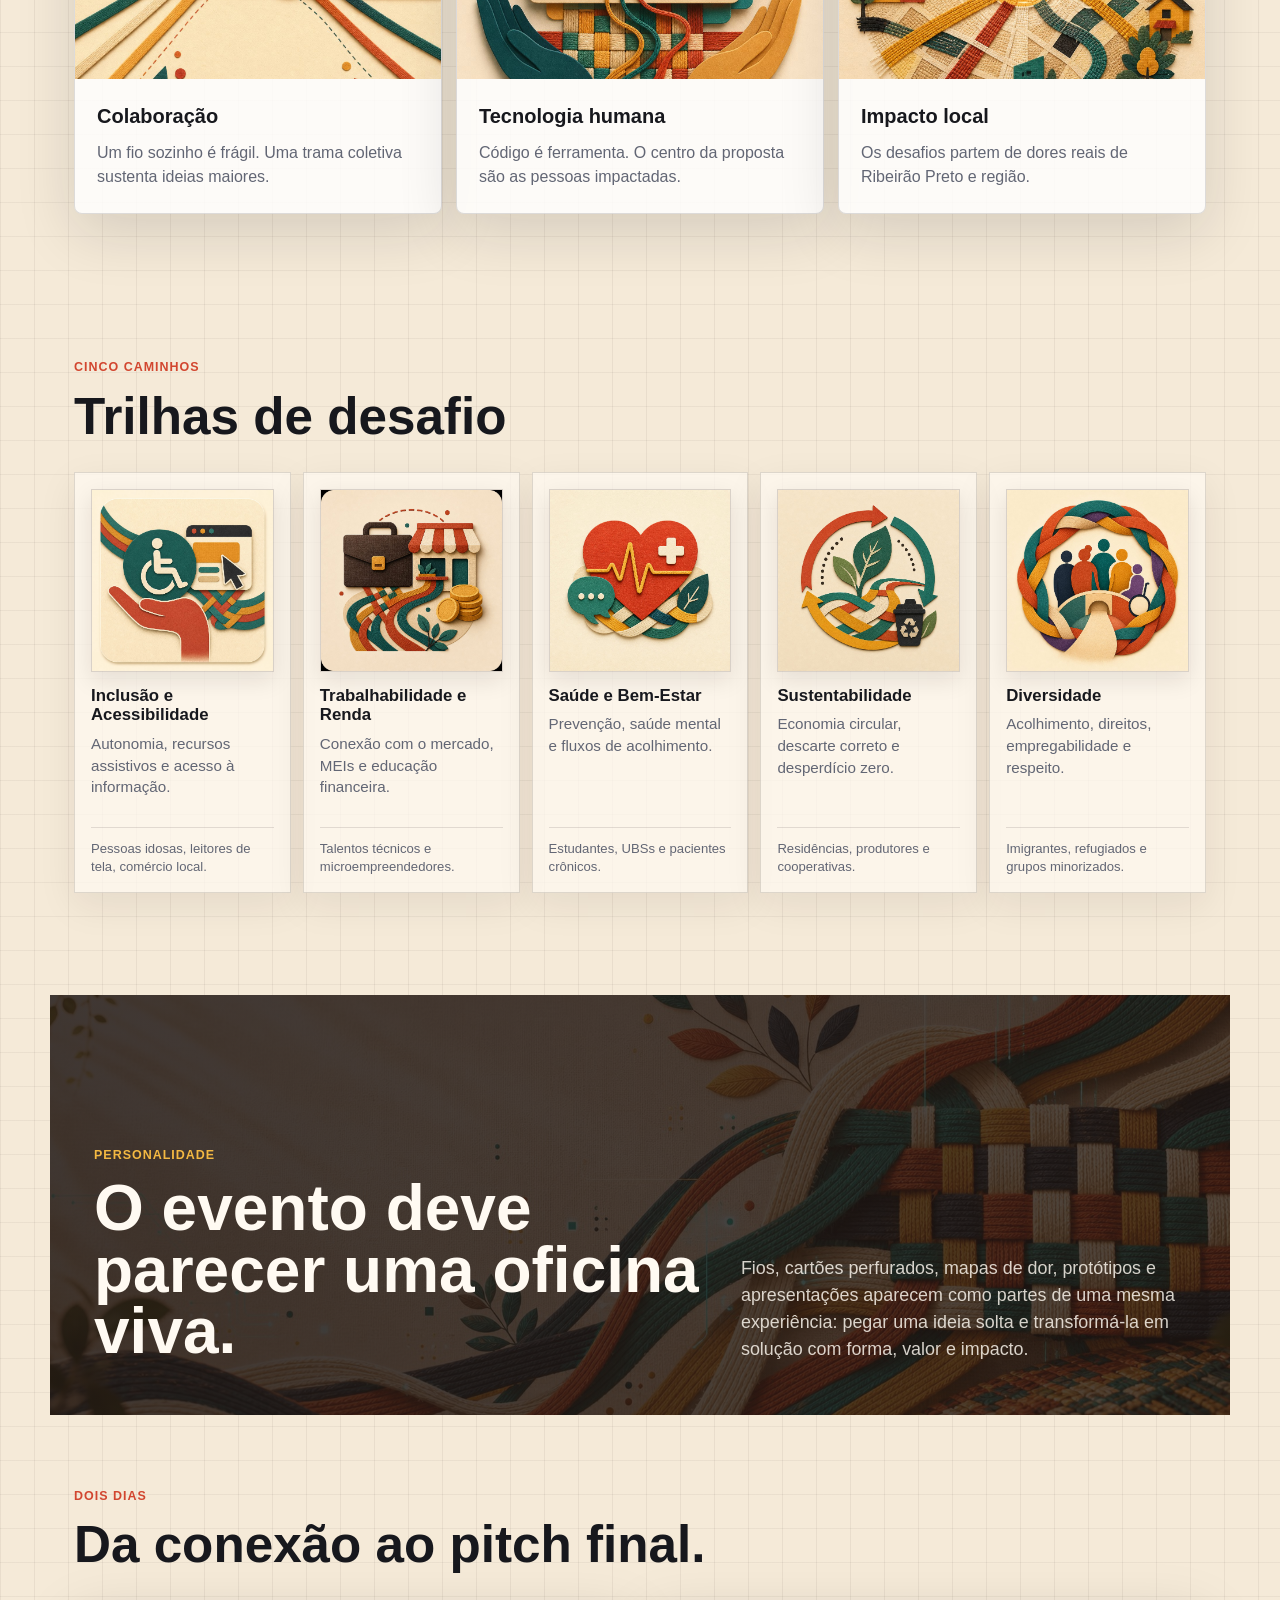
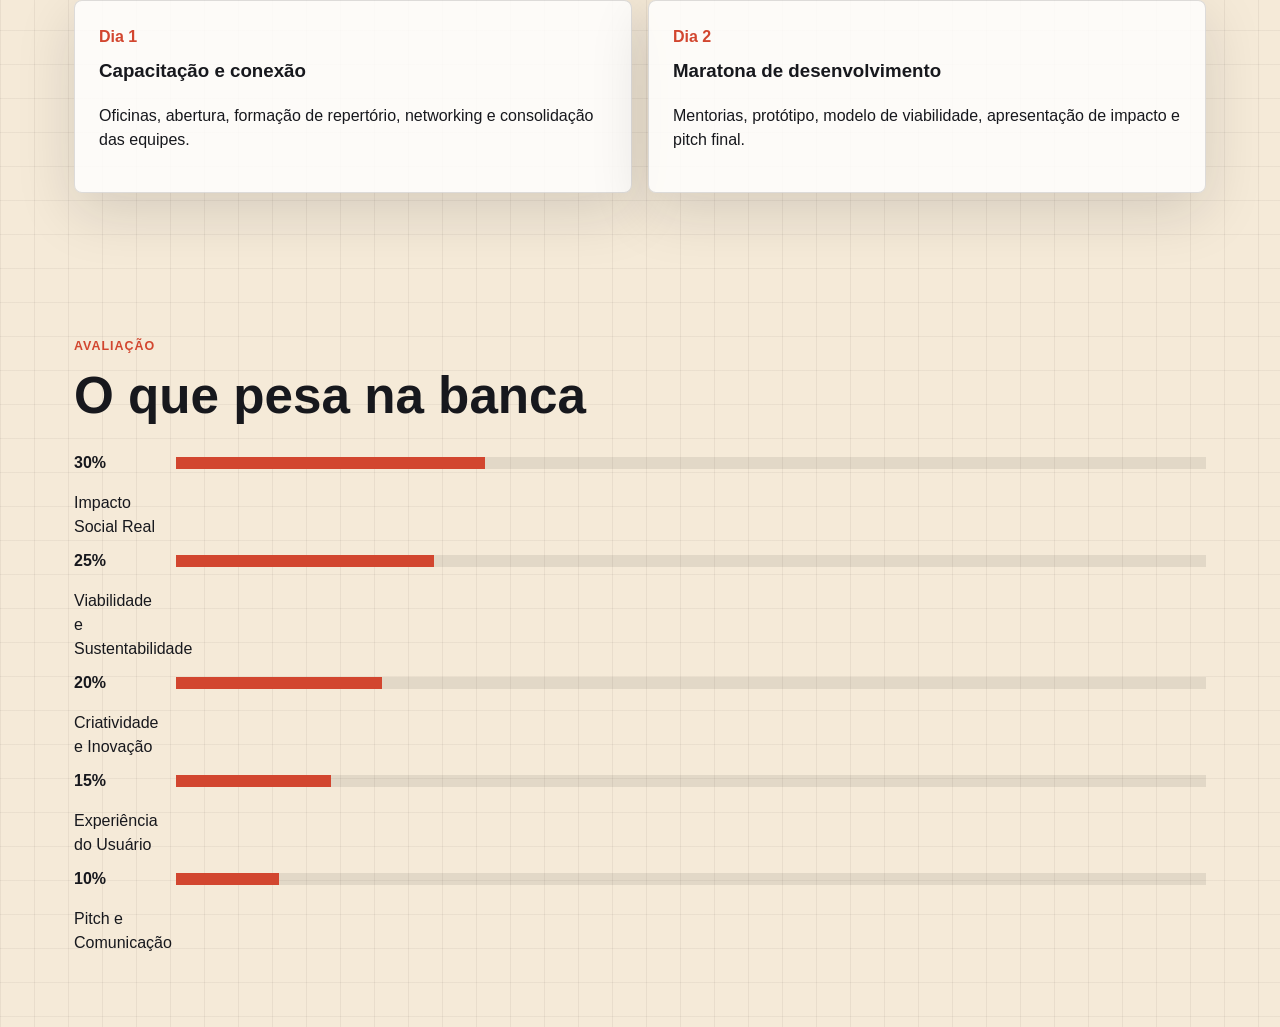
==== commit bab0f621: "correção no site" ====
--- a/index.html
+++ b/index.html
@@ -3,13 +3,13 @@
   <head>
     <meta charset="utf-8">
     <meta name="viewport" content="width=device-width, initial-scale=1">
-    <title>Design 01 - Trama Viva</title>
+    <title>Hackathon 2026 Senac Ribeirão Preto</title>
     <link rel="stylesheet" href="styles.css">
   </head>
   <body class="design-one">
     <div class="site-shell">
       <header class="topbar">
-        <a class="brand" href="index.html"><span class="brand-mark">H</span><span>Hackathon Senac 2026</span></a>
+        <a class="brand" href="index.html"><span class="brand-mark">H</span><span>Hackathon 2026 Senac Ribeirão Preto</span></a>
         <nav class="nav" aria-label="principal">
           <a href="#trilhas">Trilhas</a>
           <a href="#cronograma">Cronograma</a>
@@ -23,7 +23,7 @@
             <div>
               <p class="eyebrow">6 e 7 de novembro - Senac Ribeirão Preto</p>
               <h1>Tecendo impacto com tecnologia e gente.</h1>
-              <p class="hero-copy">Uma maratona para unir cursos, trajetórias e ideias em soluções reais para a comunidade. Não é apenas sobre código. É sobre criar impacto.</p>
+              <p class="hero-copy">Uma maratona para unir cursos, trajetórias e ideias em soluções reais para a comunidade. Não é apenas tech. É impacto real.</p>
               <div class="action-row">
                 <a class="button" href="#trilhas">Explorar trilhas</a>
                 <a class="button secondary" href="#cronograma">Ver dinâmica</a>
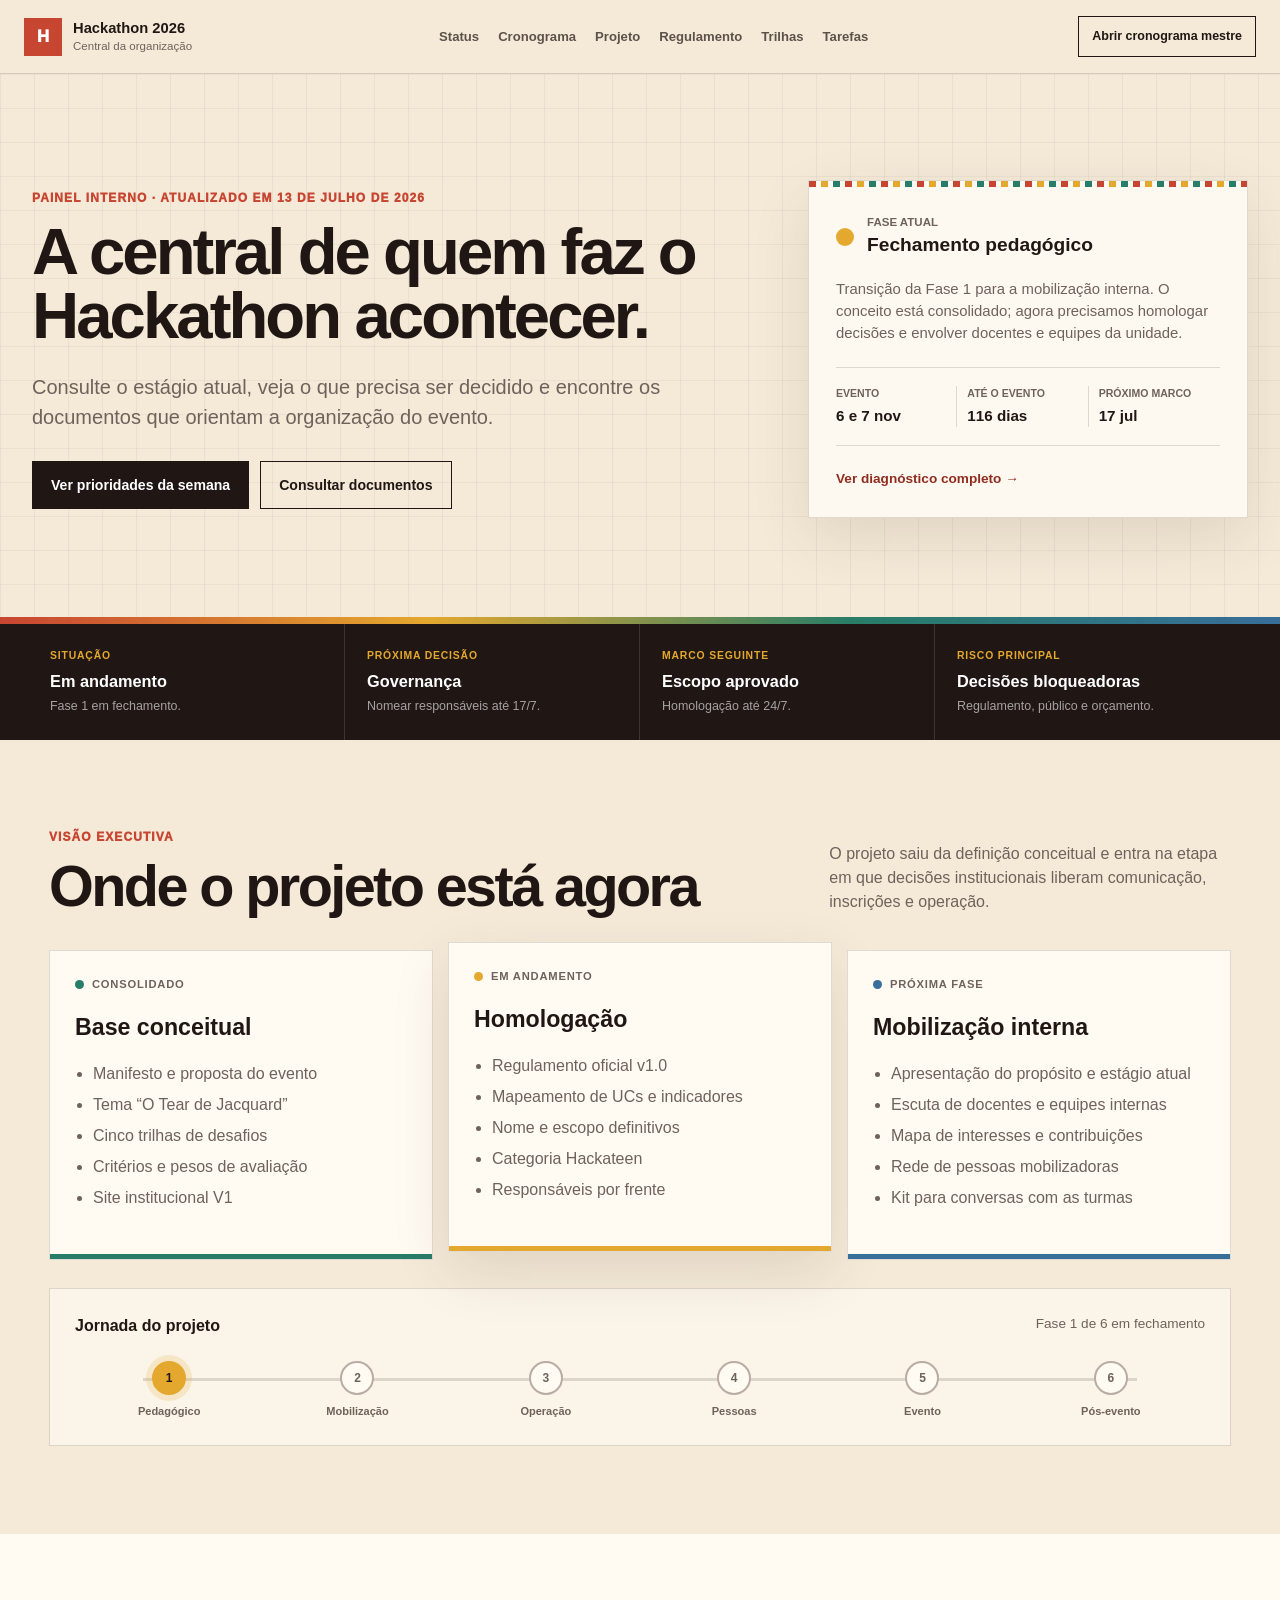
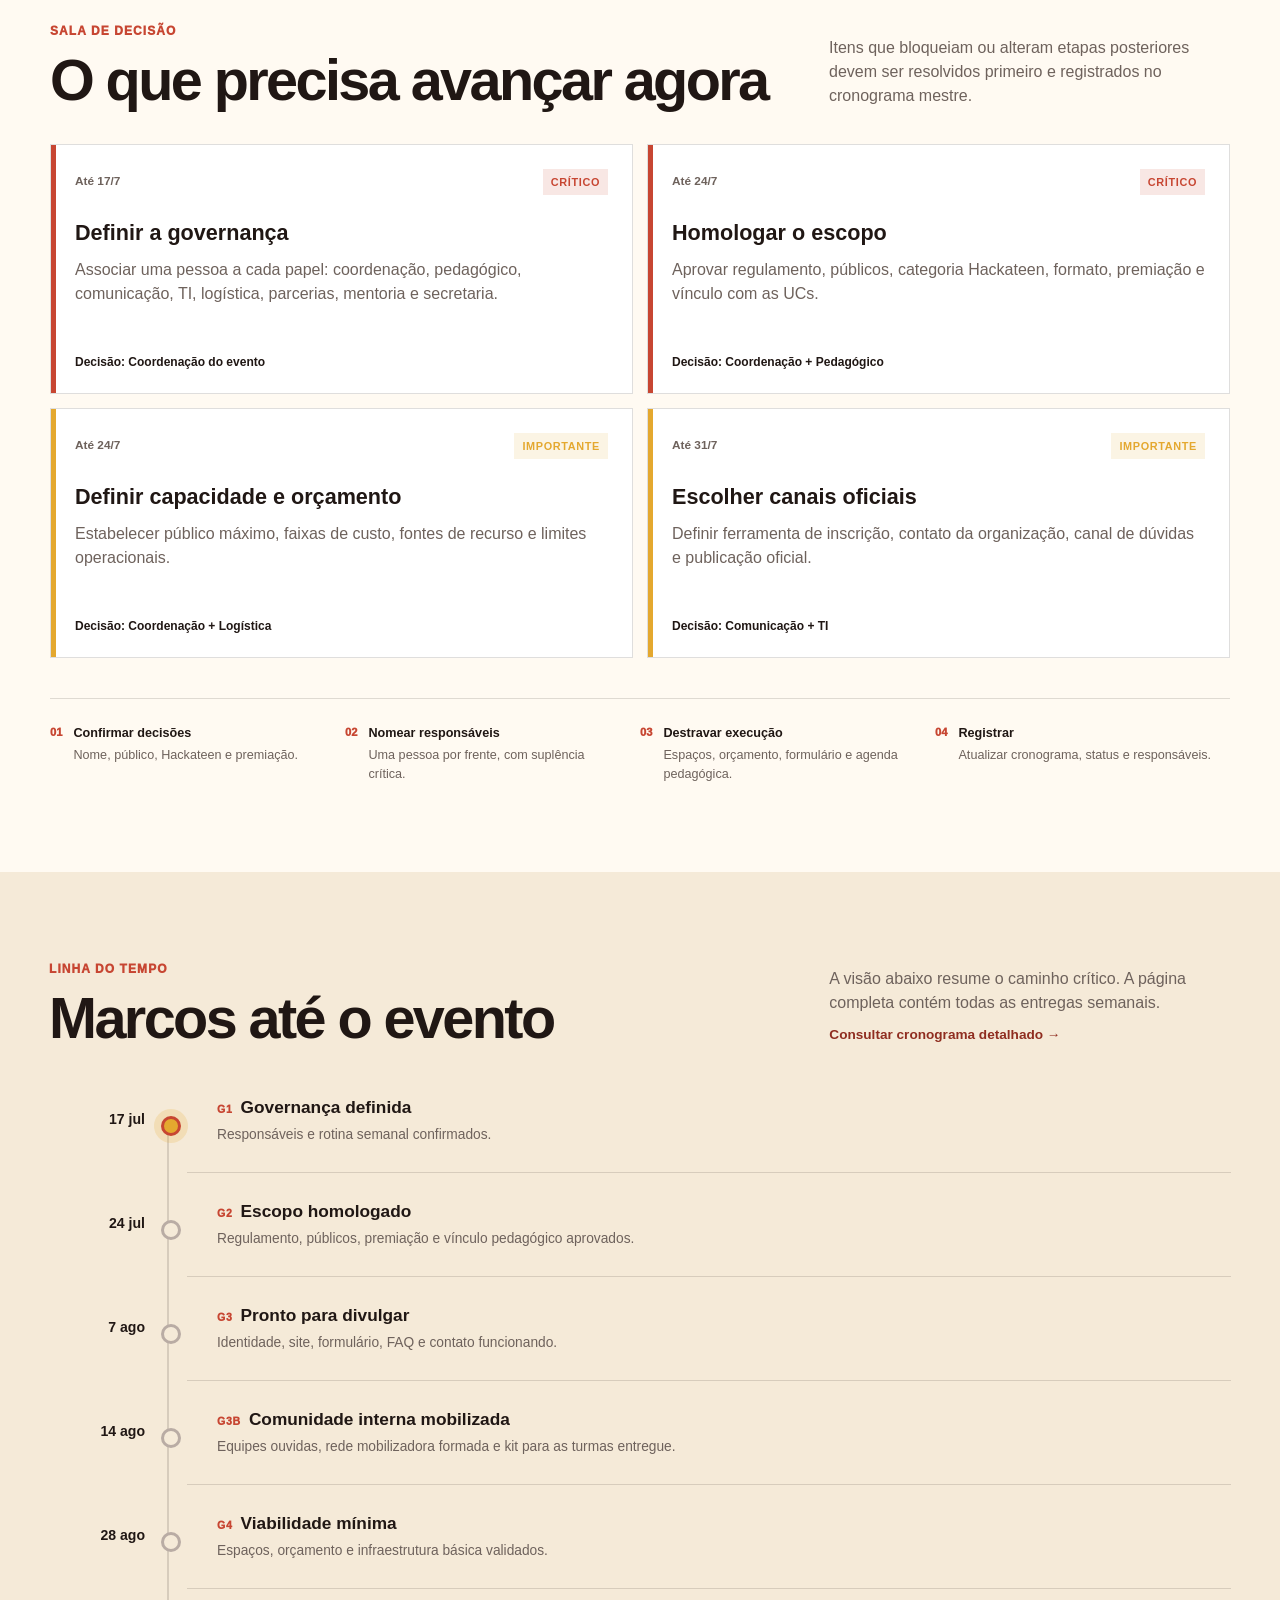
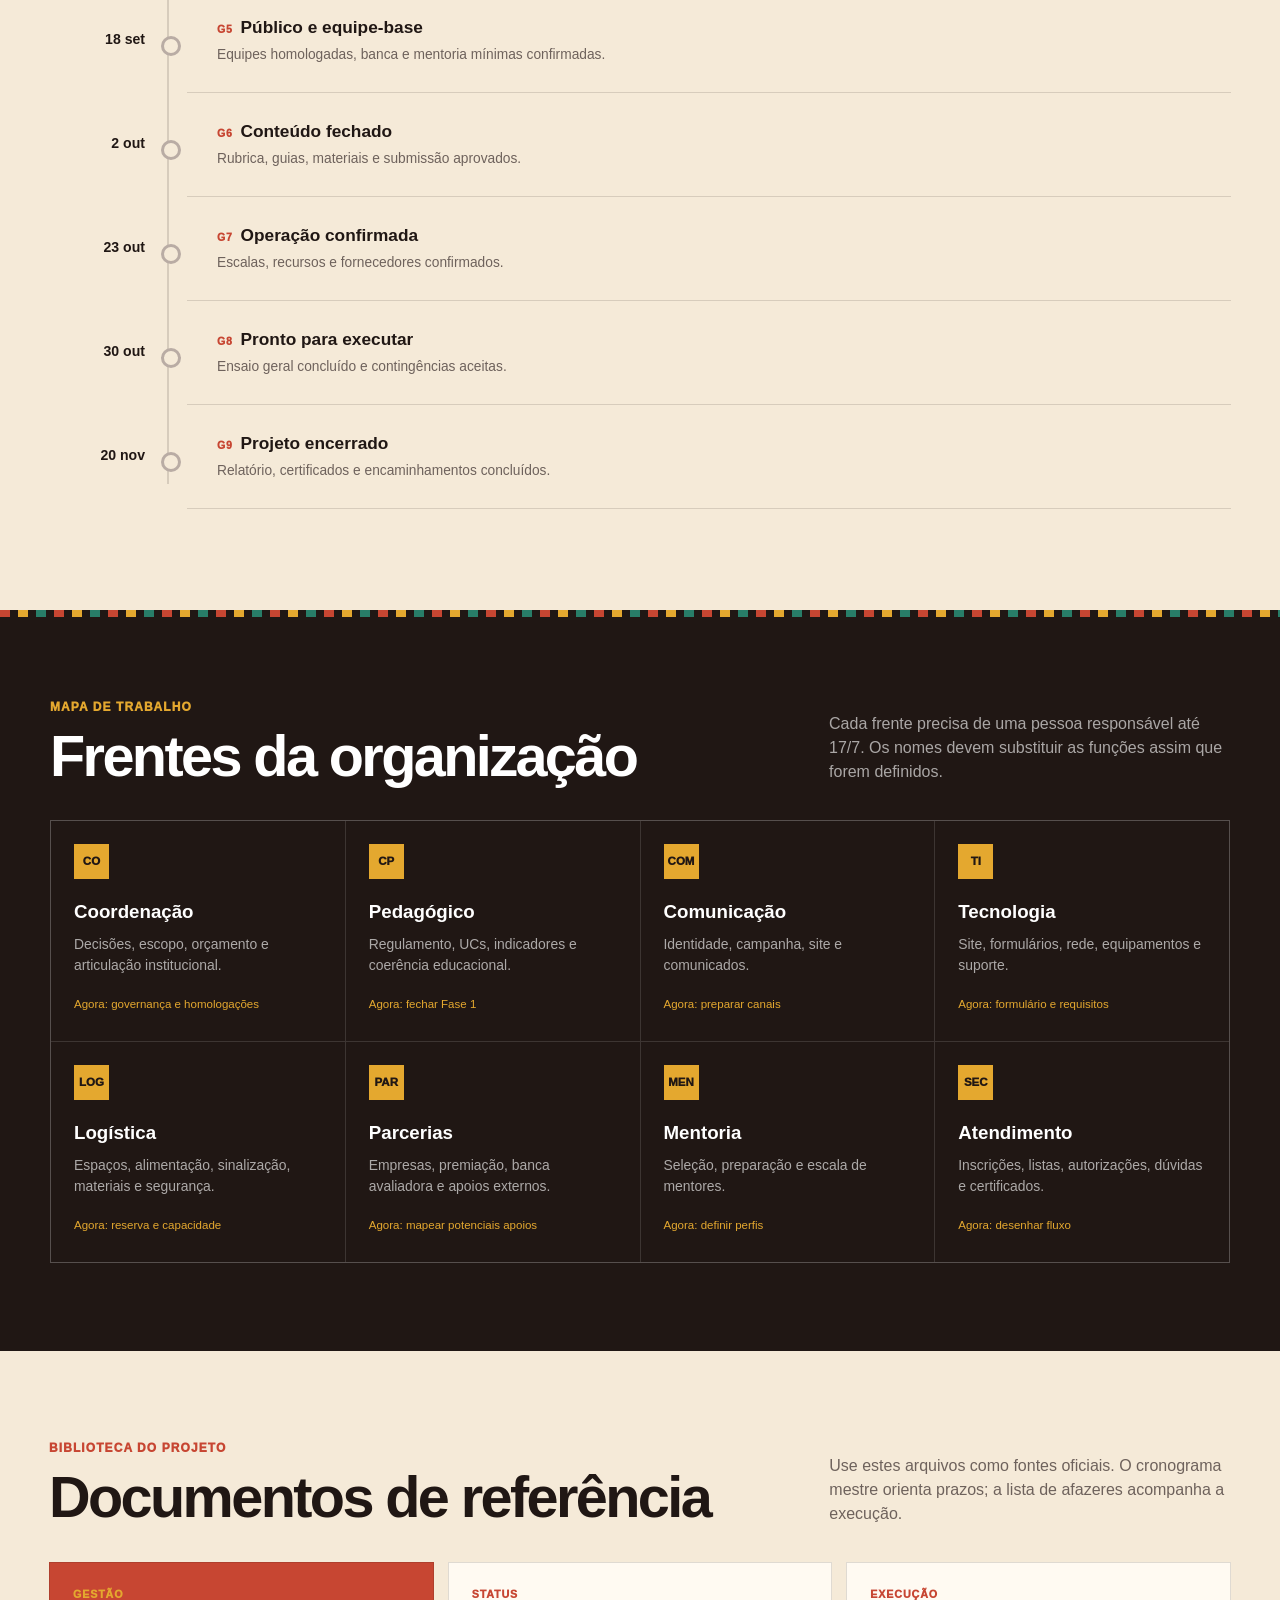
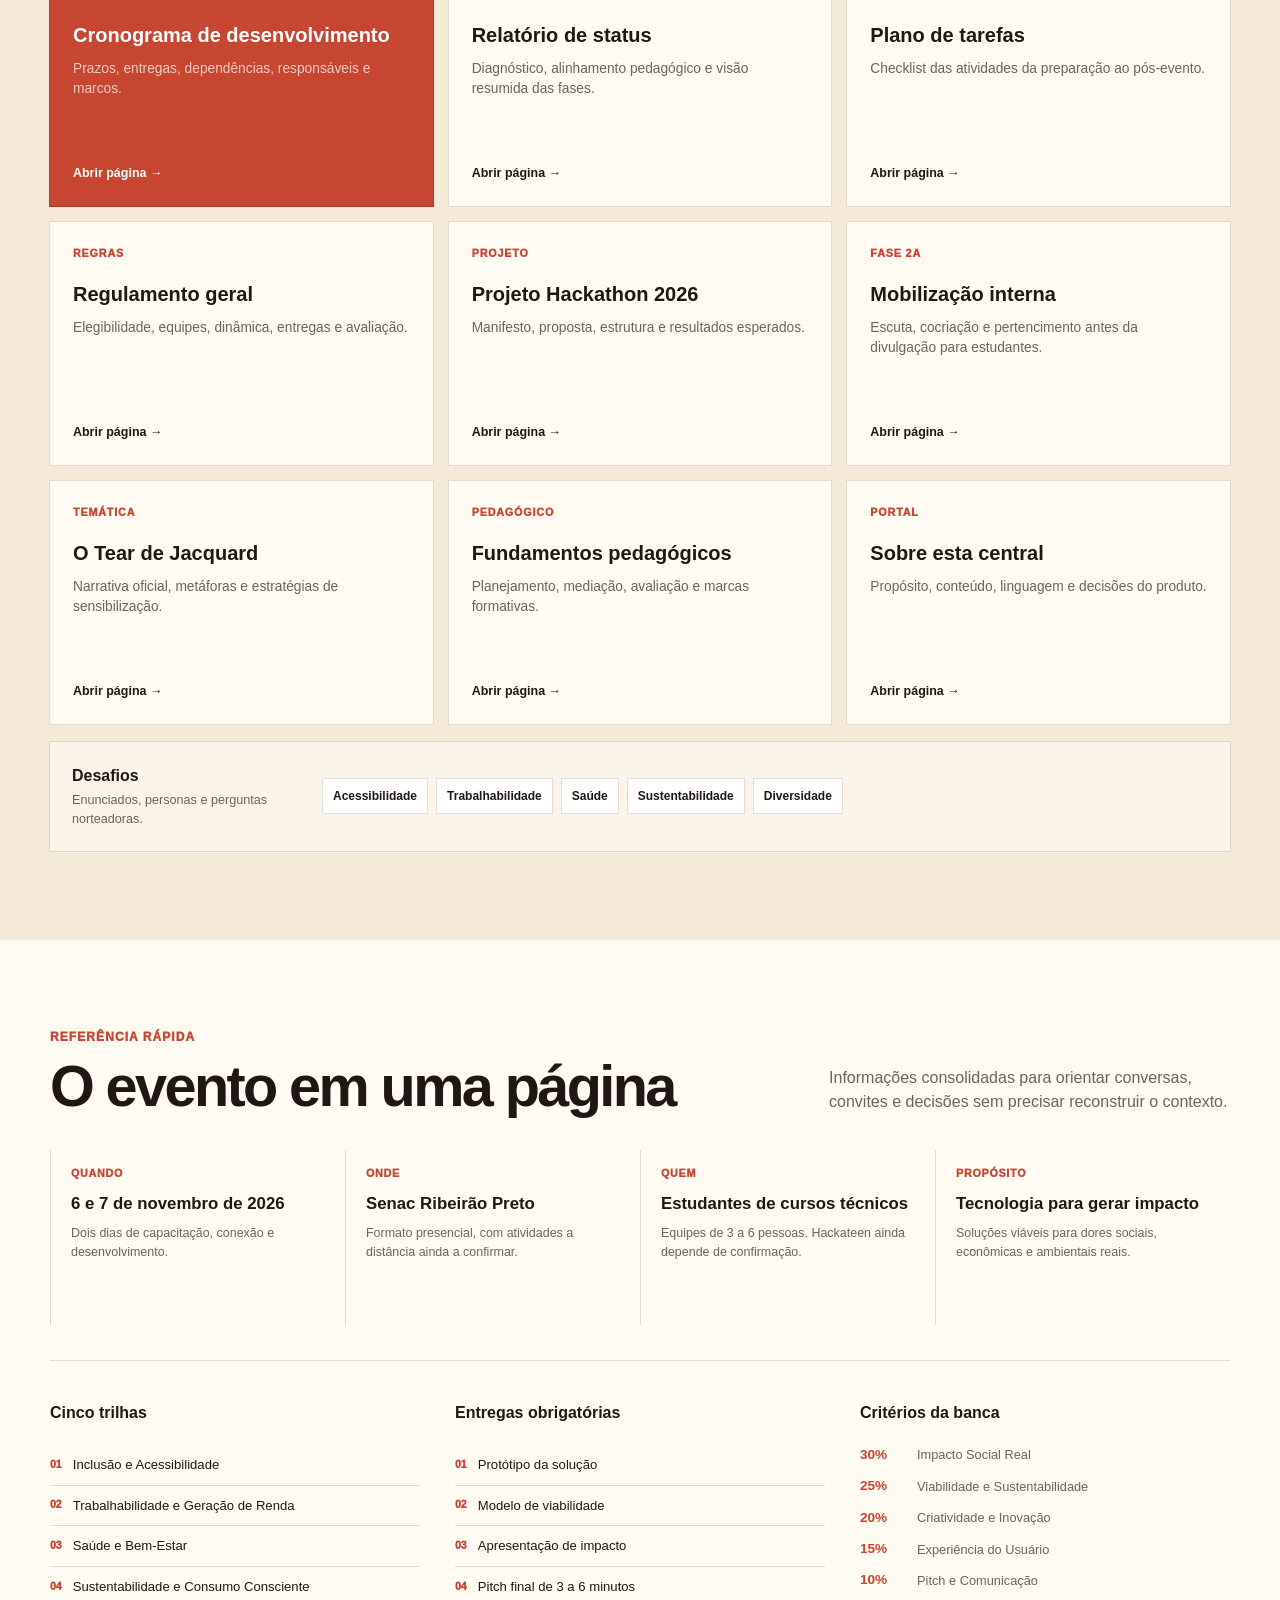
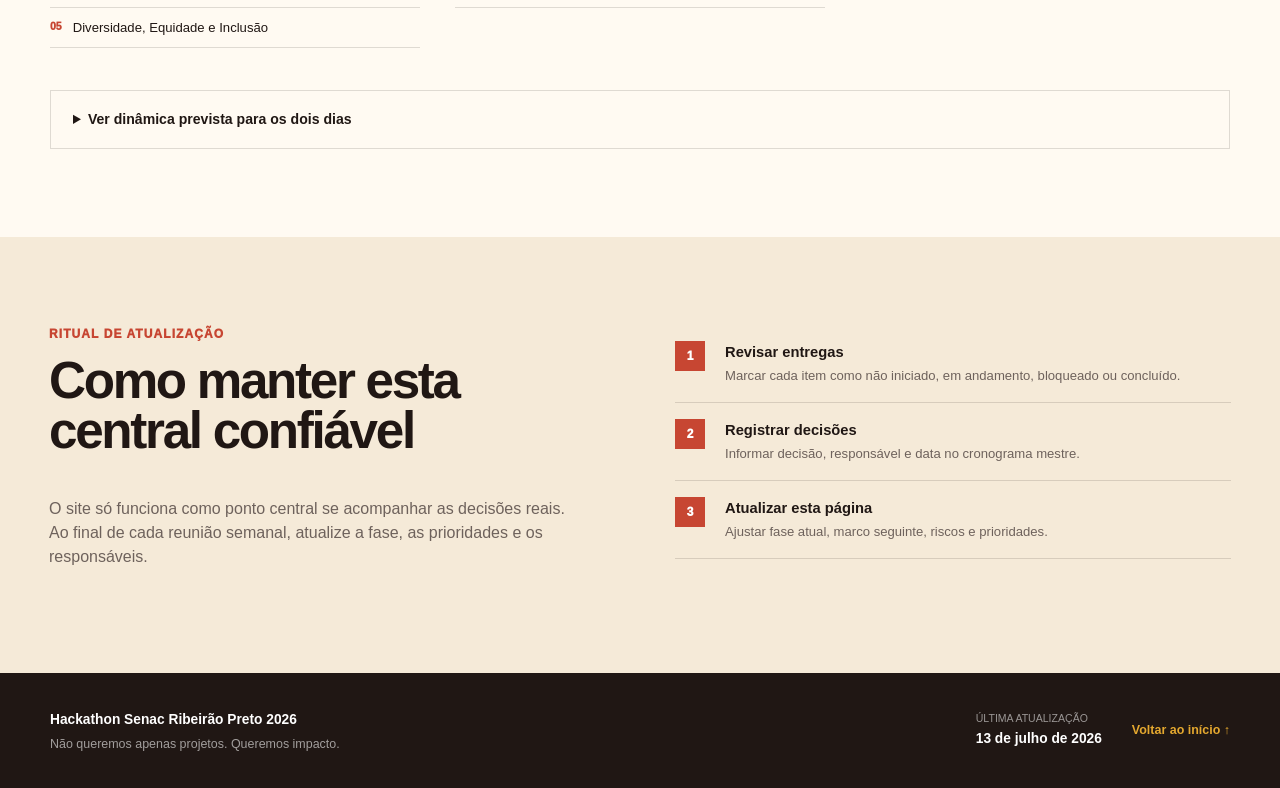
==== commit f6a9b3c4: "repaginação do site, adição dos documentos norteadores" ====
--- a/index.html
+++ b/index.html
@@ -3,103 +3,319 @@
   <head>
     <meta charset="utf-8">
     <meta name="viewport" content="width=device-width, initial-scale=1">
-    <title>Hackathon 2026 Senac Ribeirão Preto</title>
+    <meta name="description" content="Central de organização do Hackathon Senac Ribeirão Preto 2026: status, decisões, cronograma, documentos e informações do evento.">
+    <title>Central da Organização | Hackathon Senac Ribeirão Preto 2026</title>
     <link rel="stylesheet" href="styles.css">
   </head>
-  <body class="design-one">
-    <div class="site-shell">
-      <header class="topbar">
-        <a class="brand" href="index.html"><span class="brand-mark">H</span><span>Hackathon 2026 Senac Ribeirão Preto</span></a>
-        <nav class="nav" aria-label="principal">
-          <a href="#trilhas">Trilhas</a>
-          <a href="#cronograma">Cronograma</a>
-          <a href="#avaliacao">Avaliação</a>
-        </nav>
-      </header>
-
-      <main>
-        <section class="hero">
-          <div class="hero-grid">
-            <div>
-              <p class="eyebrow">6 e 7 de novembro - Senac Ribeirão Preto</p>
-              <h1>Tecendo impacto com tecnologia e gente.</h1>
-              <p class="hero-copy">Uma maratona para unir cursos, trajetórias e ideias em soluções reais para a comunidade. Não é apenas tech. É impacto real.</p>
-              <div class="action-row">
-                <a class="button" href="#trilhas">Explorar trilhas</a>
-                <a class="button secondary" href="#cronograma">Ver dinâmica</a>
-              </div>
-            </div>
-
-            <div class="visual-panel trama-hero-media" aria-label="Composição visual inspirada em fios, tramas e tecnologia colaborativa">
-              <img src="assets/trama-viva-hero-v2.jpg" alt="Ilustração editorial com fios coloridos entrelaçados, textura têxtil e sinais sutis de tecnologia colaborativa.">
-              <div class="hero-stamp card">
-                <span>Tema 2026</span>
-                <strong>O Tear de Jacquard</strong>
-                <p>Uma metáfora para entrelaçar saberes, tecnologia e impacto social.</p>
-              </div>
-            </div>
-          </div>
-        </section>
-
-        <section class="quick-facts" aria-label="Informações rápidas do evento">
-          <div><span class="fact-icon">06</span><strong>Novembro</strong><span class="fact-kicker">Dia 1</span><p>Oficinas, repertório e conexão para preparar as equipes.</p></div>
-          <div><span class="fact-icon">07</span><strong>Novembro</strong><span class="fact-kicker">Dia 2</span><p>Maratona, mentoria, entrega dos projetos e pitch final.</p></div>
-          <div><span class="fact-icon">5</span><strong>Trilhas</strong><span class="fact-kicker">Desafios</span><p>Caminhos conectados a dores reais de Ribeirão Preto.</p></div>
-          <div><span class="fact-icon">3 a 6</span><strong>Integrantes</strong><span class="fact-kicker">Equipes</span><p>Formações mistas para entrelaçar diferentes saberes.</p></div>
-        </section>
-
-        <section class="section">
-          <p class="eyebrow">Conceito</p>
-          <h2>O Tear de Jacquard como metáfora do evento.</h2>
-          <p class="section-lead">O tear conecta artesanato, programação e colaboração. No Hackathon, ele representa a união entre estudantes, mentores e áreas de conhecimento para criar soluções inclusivas, viáveis e transformadoras.</p>
-          <div class="feature-grid">
-            <article class="feature card"><img class="concept-image" src="assets/concept-colaboracao.jpg" alt="Fios coloridos se unindo em uma trama forte."><h3>Colaboração</h3><p>Um fio sozinho é frágil. Uma trama coletiva sustenta ideias maiores.</p></article>
-            <article class="feature card"><img class="concept-image" src="assets/concept-tecnologia.jpg" alt="Fios atravessando elementos tecnológicos abstratos."><h3>Tecnologia humana</h3><p>Código é ferramenta. O centro da proposta são as pessoas impactadas.</p></article>
-            <article class="feature card"><img class="concept-image" src="assets/concept-impacto.jpg" alt="Rotas entrelaçadas formando um ponto de impacto em uma comunidade."><h3>Impacto local</h3><p>Os desafios partem de dores reais de Ribeirão Preto e região.</p></article>
-          </div>
-        </section>
-
-        <section class="section" id="trilhas">
-          <p class="eyebrow">Cinco caminhos</p>
-          <h2>Trilhas de desafio</h2>
-          <div class="tracks">
-            <article class="track"><img class="track-image" src="assets/icon-acessibilidade.jpg" alt="Ícone da trilha Inclusão e Acessibilidade."><div><h3>Inclusão e Acessibilidade</h3><p>Autonomia, recursos assistivos e acesso à informação.</p></div><small>Pessoas idosas, leitores de tela, comércio local.</small></article>
-            <article class="track"><img class="track-image" src="assets/icon-renda.jpg" alt="Ícone da trilha Trabalhabilidade e Renda."><div><h3>Trabalhabilidade e Renda</h3><p>Conexão com o mercado, MEIs e educação financeira.</p></div><small>Talentos técnicos e microempreendedores.</small></article>
-            <article class="track"><img class="track-image" src="assets/icon-saude.jpg" alt="Ícone da trilha Saúde e Bem-Estar."><div><h3>Saúde e Bem-Estar</h3><p>Prevenção, saúde mental e fluxos de acolhimento.</p></div><small>Estudantes, UBSs e pacientes crônicos.</small></article>
-            <article class="track"><img class="track-image" src="assets/icon-sustentabilidade.jpg" alt="Ícone da trilha Sustentabilidade e Consumo Consciente."><div><h3>Sustentabilidade</h3><p>Economia circular, descarte correto e desperdício zero.</p></div><small>Residências, produtores e cooperativas.</small></article>
-            <article class="track"><img class="track-image" src="assets/icon-diversidade.jpg" alt="Ícone da trilha Diversidade."><div><h3>Diversidade</h3><p>Acolhimento, direitos, empregabilidade e respeito.</p></div><small>Imigrantes, refugiados e grupos minorizados.</small></article>
-          </div>
-        </section>
-
-        <section class="story-band">
-          <div>
-            <p class="eyebrow">Personalidade</p>
-            <h2>O evento deve parecer uma oficina viva.</h2>
-          </div>
-          <p>Fios, cartões perfurados, mapas de dor, protótipos e apresentações aparecem como partes de uma mesma experiência: pegar uma ideia solta e transformá-la em solução com forma, valor e impacto.</p>
-        </section>
-
-        <section class="section" id="cronograma">
-          <p class="eyebrow">Dois dias</p>
-          <h2>Da conexão ao pitch final.</h2>
-          <div class="timeline">
-            <article class="day card"><strong>Dia 1</strong><h3>Capacitação e conexão</h3><p>Oficinas, abertura, formação de repertório, networking e consolidação das equipes.</p></article>
-            <article class="day card"><strong>Dia 2</strong><h3>Maratona de desenvolvimento</h3><p>Mentorias, protótipo, modelo de viabilidade, apresentação de impacto e pitch final.</p></article>
-          </div>
-        </section>
-
-        <section class="section" id="avaliacao">
-          <p class="eyebrow">Avaliação</p>
-          <h2>O que pesa na banca</h2>
-          <div class="criteria">
-            <div class="criterion"><strong>30%</strong><div class="bar"><span style="--score:30%"></span></div>Impacto Social Real</div>
-            <div class="criterion"><strong>25%</strong><div class="bar"><span style="--score:25%"></span></div>Viabilidade e Sustentabilidade</div>
-            <div class="criterion"><strong>20%</strong><div class="bar"><span style="--score:20%"></span></div>Criatividade e Inovação</div>
-            <div class="criterion"><strong>15%</strong><div class="bar"><span style="--score:15%"></span></div>Experiência do Usuário</div>
-            <div class="criterion"><strong>10%</strong><div class="bar"><span style="--score:10%"></span></div>Pitch e Comunicação</div>
-          </div>
-        </section>
-      </main>
-    </div>
+  <body>
+    <a class="skip-link" href="#conteudo">Ir para o conteúdo</a>
+
+    <header class="topbar">
+      <a class="brand" href="#inicio" aria-label="Ir para o início">
+        <span class="brand-mark" aria-hidden="true">H</span>
+        <span><strong>Hackathon 2026</strong><small>Central da organização</small></span>
+      </a>
+      <nav class="nav" aria-label="Navegação principal">
+        <a href="status.html">Status</a>
+        <a href="cronograma.html">Cronograma</a>
+        <a href="projeto.html">Projeto</a>
+        <a href="regulamento.html">Regulamento</a>
+        <a href="trilhas.html">Trilhas</a>
+        <a href="tarefas.html">Tarefas</a>
+      </nav>
+      <a class="topbar-action" href="cronograma.html">Abrir cronograma mestre</a>
+    </header>
+
+    <main id="conteudo">
+      <section class="hero" id="inicio">
+        <div class="hero-copy">
+          <p class="eyebrow">Painel interno · atualizado em 13 de julho de 2026</p>
+          <h1>A central de quem faz o Hackathon acontecer.</h1>
+          <p class="hero-lead">Consulte o estágio atual, veja o que precisa ser decidido e encontre os documentos que orientam a organização do evento.</p>
+          <div class="action-row">
+            <a class="button" href="#decisoes">Ver prioridades da semana</a>
+            <a class="button secondary" href="#documentos">Consultar documentos</a>
+          </div>
+        </div>
+
+        <aside class="hero-status" aria-label="Resumo executivo">
+          <div class="status-heading">
+            <span class="pulse" aria-hidden="true"></span>
+            <div><small>Fase atual</small><strong>Fechamento pedagógico</strong></div>
+          </div>
+          <p>Transição da Fase 1 para a mobilização interna. O conceito está consolidado; agora precisamos homologar decisões e envolver docentes e equipes da unidade.</p>
+          <dl class="hero-metrics">
+            <div><dt>Evento</dt><dd>6 e 7 nov</dd></div>
+            <div><dt>Até o evento</dt><dd>116 dias</dd></div>
+            <div><dt>Próximo marco</dt><dd>17 jul</dd></div>
+          </dl>
+          <a class="inline-link" href="#status">Ver diagnóstico completo <span aria-hidden="true">→</span></a>
+        </aside>
+      </section>
+
+      <section class="signal-strip" aria-label="Informações essenciais">
+        <div><span class="signal-label">Situação</span><strong>Em andamento</strong><p>Fase 1 em fechamento.</p></div>
+        <div><span class="signal-label">Próxima decisão</span><strong>Governança</strong><p>Nomear responsáveis até 17/7.</p></div>
+        <div><span class="signal-label">Marco seguinte</span><strong>Escopo aprovado</strong><p>Homologação até 24/7.</p></div>
+        <div><span class="signal-label">Risco principal</span><strong>Decisões bloqueadoras</strong><p>Regulamento, público e orçamento.</p></div>
+      </section>
+
+      <section class="section" id="status">
+        <div class="section-heading split-heading">
+          <div>
+            <p class="eyebrow">Visão executiva</p>
+            <h2>Onde o projeto está agora</h2>
+          </div>
+          <p>O projeto saiu da definição conceitual e entra na etapa em que decisões institucionais liberam comunicação, inscrições e operação.</p>
+        </div>
+
+        <div class="status-board">
+          <article class="status-card done">
+            <div class="status-card-top"><span class="status-dot"></span><span>Consolidado</span></div>
+            <h3>Base conceitual</h3>
+            <ul>
+              <li>Manifesto e proposta do evento</li>
+              <li>Tema “O Tear de Jacquard”</li>
+              <li>Cinco trilhas de desafios</li>
+              <li>Critérios e pesos de avaliação</li>
+              <li>Site institucional V1</li>
+            </ul>
+          </article>
+
+          <article class="status-card active">
+            <div class="status-card-top"><span class="status-dot"></span><span>Em andamento</span></div>
+            <h3>Homologação</h3>
+            <ul>
+              <li>Regulamento oficial v1.0</li>
+              <li>Mapeamento de UCs e indicadores</li>
+              <li>Nome e escopo definitivos</li>
+              <li>Categoria Hackateen</li>
+              <li>Responsáveis por frente</li>
+            </ul>
+          </article>
+
+          <article class="status-card next">
+            <div class="status-card-top"><span class="status-dot"></span><span>Próxima fase</span></div>
+            <h3>Mobilização interna</h3>
+            <ul>
+              <li>Apresentação do propósito e estágio atual</li>
+              <li>Escuta de docentes e equipes internas</li>
+              <li>Mapa de interesses e contribuições</li>
+              <li>Rede de pessoas mobilizadoras</li>
+              <li>Kit para conversas com as turmas</li>
+            </ul>
+          </article>
+        </div>
+
+        <div class="progress-panel">
+          <div class="progress-copy"><strong>Jornada do projeto</strong><span>Fase 1 de 6 em fechamento</span></div>
+          <div class="phase-line" aria-label="Fase 1 de 6 em fechamento">
+            <span class="phase completed"><b>1</b><small>Pedagógico</small></span>
+            <span class="phase"><b>2</b><small>Mobilização</small></span>
+            <span class="phase"><b>3</b><small>Operação</small></span>
+            <span class="phase"><b>4</b><small>Pessoas</small></span>
+            <span class="phase"><b>5</b><small>Evento</small></span>
+            <span class="phase"><b>6</b><small>Pós-evento</small></span>
+          </div>
+        </div>
+      </section>
+
+      <section class="section warm-section" id="decisoes">
+        <div class="section-heading split-heading">
+          <div>
+            <p class="eyebrow">Sala de decisão</p>
+            <h2>O que precisa avançar agora</h2>
+          </div>
+          <p>Itens que bloqueiam ou alteram etapas posteriores devem ser resolvidos primeiro e registrados no cronograma mestre.</p>
+        </div>
+
+        <div class="decision-grid">
+          <article class="decision-card critical">
+            <div class="decision-meta"><span>Até 17/7</span><strong>Crítico</strong></div>
+            <h3>Definir a governança</h3>
+            <p>Associar uma pessoa a cada papel: coordenação, pedagógico, comunicação, TI, logística, parcerias, mentoria e secretaria.</p>
+            <span class="decision-owner">Decisão: Coordenação do evento</span>
+          </article>
+          <article class="decision-card critical">
+            <div class="decision-meta"><span>Até 24/7</span><strong>Crítico</strong></div>
+            <h3>Homologar o escopo</h3>
+            <p>Aprovar regulamento, públicos, categoria Hackateen, formato, premiação e vínculo com as UCs.</p>
+            <span class="decision-owner">Decisão: Coordenação + Pedagógico</span>
+          </article>
+          <article class="decision-card important">
+            <div class="decision-meta"><span>Até 24/7</span><strong>Importante</strong></div>
+            <h3>Definir capacidade e orçamento</h3>
+            <p>Estabelecer público máximo, faixas de custo, fontes de recurso e limites operacionais.</p>
+            <span class="decision-owner">Decisão: Coordenação + Logística</span>
+          </article>
+          <article class="decision-card important">
+            <div class="decision-meta"><span>Até 31/7</span><strong>Importante</strong></div>
+            <h3>Escolher canais oficiais</h3>
+            <p>Definir ferramenta de inscrição, contato da organização, canal de dúvidas e publicação oficial.</p>
+            <span class="decision-owner">Decisão: Comunicação + TI</span>
+          </article>
+        </div>
+
+        <div class="meeting-agenda">
+          <div><span class="agenda-number">01</span><p><strong>Confirmar decisões</strong>Nome, público, Hackateen e premiação.</p></div>
+          <div><span class="agenda-number">02</span><p><strong>Nomear responsáveis</strong>Uma pessoa por frente, com suplência crítica.</p></div>
+          <div><span class="agenda-number">03</span><p><strong>Destravar execução</strong>Espaços, orçamento, formulário e agenda pedagógica.</p></div>
+          <div><span class="agenda-number">04</span><p><strong>Registrar</strong>Atualizar cronograma, status e responsáveis.</p></div>
+        </div>
+      </section>
+
+      <section class="section" id="cronograma">
+        <div class="section-heading split-heading">
+          <div>
+            <p class="eyebrow">Linha do tempo</p>
+            <h2>Marcos até o evento</h2>
+          </div>
+          <div class="heading-action"><p>A visão abaixo resume o caminho crítico. A página completa contém todas as entregas semanais.</p><a class="inline-link" href="cronograma.html">Consultar cronograma detalhado →</a></div>
+        </div>
+
+        <ol class="milestone-list">
+          <li class="current"><time datetime="2026-07-17">17 jul</time><div><span>G1</span><h3>Governança definida</h3><p>Responsáveis e rotina semanal confirmados.</p></div></li>
+          <li><time datetime="2026-07-24">24 jul</time><div><span>G2</span><h3>Escopo homologado</h3><p>Regulamento, públicos, premiação e vínculo pedagógico aprovados.</p></div></li>
+          <li><time datetime="2026-08-07">7 ago</time><div><span>G3</span><h3>Pronto para divulgar</h3><p>Identidade, site, formulário, FAQ e contato funcionando.</p></div></li>
+          <li><time datetime="2026-08-14">14 ago</time><div><span>G3B</span><h3>Comunidade interna mobilizada</h3><p>Equipes ouvidas, rede mobilizadora formada e kit para as turmas entregue.</p></div></li>
+          <li><time datetime="2026-08-28">28 ago</time><div><span>G4</span><h3>Viabilidade mínima</h3><p>Espaços, orçamento e infraestrutura básica validados.</p></div></li>
+          <li><time datetime="2026-09-18">18 set</time><div><span>G5</span><h3>Público e equipe-base</h3><p>Equipes homologadas, banca e mentoria mínimas confirmadas.</p></div></li>
+          <li><time datetime="2026-10-02">2 out</time><div><span>G6</span><h3>Conteúdo fechado</h3><p>Rubrica, guias, materiais e submissão aprovados.</p></div></li>
+          <li><time datetime="2026-10-23">23 out</time><div><span>G7</span><h3>Operação confirmada</h3><p>Escalas, recursos e fornecedores confirmados.</p></div></li>
+          <li><time datetime="2026-10-30">30 out</time><div><span>G8</span><h3>Pronto para executar</h3><p>Ensaio geral concluído e contingências aceitas.</p></div></li>
+          <li><time datetime="2026-11-20">20 nov</time><div><span>G9</span><h3>Projeto encerrado</h3><p>Relatório, certificados e encaminhamentos concluídos.</p></div></li>
+        </ol>
+      </section>
+
+      <section class="section dark-section" id="frentes">
+        <div class="section-heading split-heading">
+          <div>
+            <p class="eyebrow">Mapa de trabalho</p>
+            <h2>Frentes da organização</h2>
+          </div>
+          <p>Cada frente precisa de uma pessoa responsável até 17/7. Os nomes devem substituir as funções assim que forem definidos.</p>
+        </div>
+
+        <div class="workstream-grid">
+          <article><span>CO</span><h3>Coordenação</h3><p>Decisões, escopo, orçamento e articulação institucional.</p><small>Agora: governança e homologações</small></article>
+          <article><span>CP</span><h3>Pedagógico</h3><p>Regulamento, UCs, indicadores e coerência educacional.</p><small>Agora: fechar Fase 1</small></article>
+          <article><span>COM</span><h3>Comunicação</h3><p>Identidade, campanha, site e comunicados.</p><small>Agora: preparar canais</small></article>
+          <article><span>TI</span><h3>Tecnologia</h3><p>Site, formulários, rede, equipamentos e suporte.</p><small>Agora: formulário e requisitos</small></article>
+          <article><span>LOG</span><h3>Logística</h3><p>Espaços, alimentação, sinalização, materiais e segurança.</p><small>Agora: reserva e capacidade</small></article>
+          <article><span>PAR</span><h3>Parcerias</h3><p>Empresas, premiação, banca avaliadora e apoios externos.</p><small>Agora: mapear potenciais apoios</small></article>
+          <article><span>MEN</span><h3>Mentoria</h3><p>Seleção, preparação e escala de mentores.</p><small>Agora: definir perfis</small></article>
+          <article><span>SEC</span><h3>Atendimento</h3><p>Inscrições, listas, autorizações, dúvidas e certificados.</p><small>Agora: desenhar fluxo</small></article>
+        </div>
+      </section>
+
+      <section class="section" id="documentos">
+        <div class="section-heading split-heading">
+          <div>
+            <p class="eyebrow">Biblioteca do projeto</p>
+            <h2>Documentos de referência</h2>
+          </div>
+          <p>Use estes arquivos como fontes oficiais. O cronograma mestre orienta prazos; a lista de afazeres acompanha a execução.</p>
+        </div>
+
+        <div class="document-grid">
+          <a class="document-card primary-doc" href="cronograma.html"><span class="doc-tag">Gestão</span><h3>Cronograma de desenvolvimento</h3><p>Prazos, entregas, dependências, responsáveis e marcos.</p><strong>Abrir página →</strong></a>
+          <a class="document-card" href="status.html"><span class="doc-tag">Status</span><h3>Relatório de status</h3><p>Diagnóstico, alinhamento pedagógico e visão resumida das fases.</p><strong>Abrir página →</strong></a>
+          <a class="document-card" href="tarefas.html"><span class="doc-tag">Execução</span><h3>Plano de tarefas</h3><p>Checklist das atividades da preparação ao pós-evento.</p><strong>Abrir página →</strong></a>
+          <a class="document-card" href="regulamento.html"><span class="doc-tag">Regras</span><h3>Regulamento geral</h3><p>Elegibilidade, equipes, dinâmica, entregas e avaliação.</p><strong>Abrir página →</strong></a>
+          <a class="document-card" href="projeto.html"><span class="doc-tag">Projeto</span><h3>Projeto Hackathon 2026</h3><p>Manifesto, proposta, estrutura e resultados esperados.</p><strong>Abrir página →</strong></a>
+          <a class="document-card" href="mobilizacao-interna.html"><span class="doc-tag">Fase 2A</span><h3>Mobilização interna</h3><p>Escuta, cocriação e pertencimento antes da divulgação para estudantes.</p><strong>Abrir página →</strong></a>
+          <a class="document-card" href="tematica.html"><span class="doc-tag">Temática</span><h3>O Tear de Jacquard</h3><p>Narrativa oficial, metáforas e estratégias de sensibilização.</p><strong>Abrir página →</strong></a>
+          <a class="document-card" href="fundamentos.html"><span class="doc-tag">Pedagógico</span><h3>Fundamentos pedagógicos</h3><p>Planejamento, mediação, avaliação e marcas formativas.</p><strong>Abrir página →</strong></a>
+          <a class="document-card" href="portal.html"><span class="doc-tag">Portal</span><h3>Sobre esta central</h3><p>Propósito, conteúdo, linguagem e decisões do produto.</p><strong>Abrir página →</strong></a>
+        </div>
+
+        <div class="reference-row">
+          <div><strong>Desafios</strong><p>Enunciados, personas e perguntas norteadoras.</p></div>
+          <nav aria-label="Documentos das trilhas">
+            <a href="trilhas.html#trilha1-acessibilidade">Acessibilidade</a>
+            <a href="trilhas.html#trilha2-trabalhabilidade">Trabalhabilidade</a>
+            <a href="trilhas.html#trilha3-saude">Saúde</a>
+            <a href="trilhas.html#trilha4-sustentabilidade">Sustentabilidade</a>
+            <a href="trilhas.html#trilha5-diversidade">Diversidade</a>
+          </nav>
+        </div>
+      </section>
+
+      <section class="section event-section" id="evento">
+        <div class="section-heading split-heading">
+          <div>
+            <p class="eyebrow">Referência rápida</p>
+            <h2>O evento em uma página</h2>
+          </div>
+          <p>Informações consolidadas para orientar conversas, convites e decisões sem precisar reconstruir o contexto.</p>
+        </div>
+
+        <div class="event-facts">
+          <article><span>Quando</span><strong>6 e 7 de novembro de 2026</strong><p>Dois dias de capacitação, conexão e desenvolvimento.</p></article>
+          <article><span>Onde</span><strong>Senac Ribeirão Preto</strong><p>Formato presencial, com atividades a distância ainda a confirmar.</p></article>
+          <article><span>Quem</span><strong>Estudantes de cursos técnicos</strong><p>Equipes de 3 a 6 pessoas. Hackateen ainda depende de confirmação.</p></article>
+          <article><span>Propósito</span><strong>Tecnologia para gerar impacto</strong><p>Soluções viáveis para dores sociais, econômicas e ambientais reais.</p></article>
+        </div>
+
+        <div class="event-columns">
+          <div>
+            <h3>Cinco trilhas</h3>
+            <ol class="compact-list">
+              <li><span>01</span>Inclusão e Acessibilidade</li>
+              <li><span>02</span>Trabalhabilidade e Geração de Renda</li>
+              <li><span>03</span>Saúde e Bem-Estar</li>
+              <li><span>04</span>Sustentabilidade e Consumo Consciente</li>
+              <li><span>05</span>Diversidade, Equidade e Inclusão</li>
+            </ol>
+          </div>
+          <div>
+            <h3>Entregas obrigatórias</h3>
+            <ol class="compact-list">
+              <li><span>01</span>Protótipo da solução</li>
+              <li><span>02</span>Modelo de viabilidade</li>
+              <li><span>03</span>Apresentação de impacto</li>
+              <li><span>04</span>Pitch final de 3 a 6 minutos</li>
+            </ol>
+          </div>
+          <div>
+            <h3>Critérios da banca</h3>
+            <ul class="score-list">
+              <li><strong>30%</strong><span>Impacto Social Real</span></li>
+              <li><strong>25%</strong><span>Viabilidade e Sustentabilidade</span></li>
+              <li><strong>20%</strong><span>Criatividade e Inovação</span></li>
+              <li><strong>15%</strong><span>Experiência do Usuário</span></li>
+              <li><strong>10%</strong><span>Pitch e Comunicação</span></li>
+            </ul>
+          </div>
+        </div>
+
+        <details class="event-days">
+          <summary>Ver dinâmica prevista para os dois dias</summary>
+          <div class="days-grid">
+            <article><span>Dia 1 · 6 de novembro</span><h3>Capacitação e conexão</h3><p>Credenciamento, abertura, oficinas, repertório, networking e consolidação das equipes.</p></article>
+            <article><span>Dia 2 · 7 de novembro</span><h3>Maratona e pitches</h3><p>Desenvolvimento, rodadas de mentoria, submissão, apresentações, avaliação e premiação.</p></article>
+          </div>
+        </details>
+      </section>
+
+      <section class="section governance-section" id="governanca">
+        <div>
+          <p class="eyebrow">Ritual de atualização</p>
+          <h2>Como manter esta central confiável</h2>
+          <p>O site só funciona como ponto central se acompanhar as decisões reais. Ao final de cada reunião semanal, atualize a fase, as prioridades e os responsáveis.</p>
+        </div>
+        <ol>
+          <li><span>1</span><p><strong>Revisar entregas</strong>Marcar cada item como não iniciado, em andamento, bloqueado ou concluído.</p></li>
+          <li><span>2</span><p><strong>Registrar decisões</strong>Informar decisão, responsável e data no cronograma mestre.</p></li>
+          <li><span>3</span><p><strong>Atualizar esta página</strong>Ajustar fase atual, marco seguinte, riscos e prioridades.</p></li>
+        </ol>
+      </section>
+    </main>
+
+    <footer>
+      <div><strong>Hackathon Senac Ribeirão Preto 2026</strong><p>Não queremos apenas projetos. Queremos impacto.</p></div>
+      <div><span>Última atualização</span><strong>13 de julho de 2026</strong></div>
+      <a href="#inicio">Voltar ao início ↑</a>
+    </footer>
   </body>
 </html>
--- a/styles.css
+++ b/styles.css
@@ -1,839 +1,337 @@
 :root {
   color-scheme: light;
-  --ink: #17181d;
-  --muted: #626674;
-  --line: rgba(23, 24, 29, 0.14);
-  --paper: #fffaf2;
+  --ink: #201714;
+  --muted: #6e625c;
+  --paper: #f5ead8;
+  --paper-light: #fffaf2;
   --white: #ffffff;
-  --radius: 8px;
-  --shadow: 0 18px 60px rgba(21, 24, 31, 0.14);
-  font-family: Inter, Arial, Helvetica, sans-serif;
-}
-
-* {
-  box-sizing: border-box;
-}
-
-html {
-  scroll-behavior: smooth;
-}
-
-body {
-  margin: 0;
-  background: var(--page-bg, #f7f3ec);
-  color: var(--ink);
-  line-height: 1.5;
-}
-
-a {
-  color: inherit;
-  text-decoration: none;
-}
-
-.site-shell {
-  min-height: 100vh;
-  overflow: hidden;
-}
-
-.topbar {
-  align-items: center;
-  display: flex;
-  justify-content: space-between;
-  gap: 20px;
-  margin: 0 auto;
-  max-width: 1180px;
-  padding: 20px 24px;
-  position: relative;
-  z-index: 3;
-}
-
-.brand {
-  align-items: center;
-  display: flex;
-  gap: 12px;
-  font-weight: 800;
-}
-
-.brand-mark {
-  align-items: center;
-  background: var(--accent, #e94b35);
-  color: var(--brand-mark-ink, #fff);
-  display: grid;
-  height: 36px;
-  justify-items: center;
-  width: 36px;
-}
-
-.nav {
-  align-items: center;
-  display: flex;
-  gap: 18px;
-  font-size: 0.92rem;
-  font-weight: 700;
-}
-
-.nav a {
-  opacity: 0.78;
-}
-
-.nav a:hover {
-  opacity: 1;
-}
-
-.hero {
-  margin: 0 auto;
-  max-width: 1180px;
-  min-height: min(760px, calc(100vh - 76px));
-  padding: 50px 24px 74px;
-  position: relative;
-}
-
-.hero-grid {
-  align-items: center;
-  display: grid;
-  gap: 44px;
-  grid-template-columns: minmax(0, 1.05fr) minmax(300px, 0.75fr);
-}
-
-.eyebrow {
-  color: var(--accent, #e94b35);
-  font-size: 0.78rem;
-  font-weight: 900;
-  letter-spacing: 0.08em;
-  margin: 0 0 14px;
-  text-transform: uppercase;
-}
-
-h1,
-h2,
-h3,
-p {
-  margin-top: 0;
-}
-
-h1 {
-  font-size: clamp(3rem, 8vw, 6.7rem);
-  letter-spacing: 0;
-  line-height: 0.92;
-  margin-bottom: 22px;
-  max-width: 860px;
-}
-
-.hero-copy {
-  color: var(--hero-copy, var(--muted));
-  font-size: clamp(1.05rem, 2vw, 1.35rem);
-  margin-bottom: 28px;
-  max-width: 720px;
-}
-
-.action-row {
-  display: flex;
-  flex-wrap: wrap;
-  gap: 12px;
-}
-
-.button {
-  align-items: center;
-  background: var(--button-bg, var(--ink));
-  border: 1px solid var(--button-border, transparent);
-  color: var(--button-ink, #fff);
-  display: inline-flex;
-  font-weight: 900;
-  gap: 10px;
-  min-height: 46px;
-  padding: 12px 18px;
-}
-
-.button.secondary {
-  background: transparent;
-  border-color: currentColor;
-  color: var(--button-secondary, var(--ink));
-}
-
-.visual-panel {
-  min-height: 470px;
-  position: relative;
-}
-
-.visual-panel img {
-  display: block;
-  height: 100%;
-  object-fit: cover;
-  width: 100%;
-}
-
-.card {
-  background: var(--card-bg, rgba(255, 255, 255, 0.82));
-  border: 1px solid var(--line);
-  border-radius: var(--radius);
-  box-shadow: var(--card-shadow, var(--shadow));
-}
-
-.section {
-  margin: 0 auto;
-  max-width: 1180px;
-  padding: 72px 24px;
-}
-
-.section h2 {
-  font-size: clamp(2rem, 4vw, 3.8rem);
-  letter-spacing: 0;
-  line-height: 1;
-  margin-bottom: 18px;
-}
-
-.section-lead {
-  color: var(--muted);
-  font-size: 1.1rem;
-  max-width: 760px;
-}
-
-.feature-grid {
-  display: grid;
-  gap: 14px;
-  grid-template-columns: repeat(3, minmax(0, 1fr));
-  margin-top: 30px;
-}
-
-.feature {
-  min-height: 190px;
-  overflow: hidden;
-  padding: 0;
-}
-
-.feature span {
-  color: var(--accent, #e94b35);
-  display: block;
-  font-size: 0.82rem;
-  font-weight: 900;
-  margin-bottom: 14px;
-  text-transform: uppercase;
-}
-
-.feature h3,
-.feature p {
-  padding-left: 22px;
-  padding-right: 22px;
-}
-
-.feature h3 {
-  padding-top: 22px;
-}
-
-.feature p {
-  padding-bottom: 24px;
-}
-
-.concept-image {
-  aspect-ratio: 16 / 10;
-  display: block;
-  object-fit: cover;
-  width: 100%;
-}
-
-.mini-icon {
-  align-items: center;
-  background: #fff3df;
-  border: 1px solid rgba(32, 23, 20, 0.14);
-  display: grid;
-  height: 48px;
-  justify-items: center;
-  margin-bottom: 18px;
-  position: relative;
-  width: 48px;
-}
-
-.mini-icon::before,
-.mini-icon::after {
-  content: "";
-  position: absolute;
-}
-
-.icon-thread::before {
-  background: repeating-linear-gradient(90deg, #d2462f 0 4px, transparent 4px 8px, #1f8a70 8px 12px, transparent 12px 16px);
-  height: 28px;
-  transform: rotate(-18deg);
-  width: 34px;
-}
-
-.icon-card::before {
-  background:
-    radial-gradient(circle, transparent 0 3px, #7b3f2b 3px 5px, transparent 5px),
-    #d2462f;
-  background-size: 14px 14px;
-  height: 30px;
-  width: 34px;
-}
-
-.icon-map::before {
-  border: 3px solid #1f8a70;
-  border-radius: 50%;
-  height: 23px;
-  width: 23px;
-}
-
-.icon-map::after {
-  background: #d2462f;
-  height: 16px;
-  right: 9px;
-  top: 25px;
-  transform: rotate(42deg);
-  width: 3px;
-}
-
-.feature h3 {
-  font-size: 1.25rem;
-  margin-bottom: 10px;
-}
-
-.feature p {
-  color: var(--muted);
-  margin-bottom: 0;
-}
-
-.tracks {
-  display: grid;
-  gap: 12px;
-  margin-top: 30px;
-}
-
-.track {
-  align-items: center;
-  border-bottom: 1px solid var(--line);
-  display: grid;
-  gap: 18px;
-  grid-template-columns: 88px minmax(0, 1fr) minmax(180px, 0.45fr);
-  padding: 18px 0;
-}
-
-.track-number {
-  color: var(--accent, #e94b35);
-  font-size: 2rem;
-  font-weight: 950;
-}
-
-.track-icon {
-  align-items: center;
-  background: var(--track-icon-bg, #201714);
-  color: var(--track-icon-ink, #fff);
-  display: grid;
-  font-size: 1.2rem;
-  font-weight: 950;
-  height: 48px;
-  justify-items: center;
-  outline: 4px solid rgba(210, 70, 47, 0.14);
-  width: 48px;
-}
-
-.track-image {
-  aspect-ratio: 1;
-  border: 1px solid rgba(32, 23, 20, 0.16);
-  box-shadow: 0 8px 22px rgba(32, 23, 20, 0.1);
-  display: block;
-  height: 72px;
-  object-fit: cover;
-  width: 72px;
-}
-
-.track h3 {
-  margin-bottom: 4px;
-}
-
-.track p,
-.track small {
-  color: var(--muted);
-}
-
-.timeline {
-  display: grid;
-  gap: 16px;
-  grid-template-columns: repeat(2, minmax(0, 1fr));
-  margin-top: 30px;
-}
-
-.day {
-  padding: 24px;
-}
-
-.day strong {
-  color: var(--accent, #e94b35);
-  display: block;
-  margin-bottom: 8px;
-}
-
-.criteria {
-  display: grid;
-  gap: 10px;
-  margin-top: 30px;
-}
-
-.criterion {
-  align-items: center;
-  display: grid;
-  gap: 16px;
-  grid-template-columns: 86px 1fr;
-}
-
-.bar {
-  background: rgba(0, 0, 0, 0.08);
-  height: 12px;
-  overflow: hidden;
-}
-
-.bar span {
-  background: var(--accent, #e94b35);
-  display: block;
-  height: 100%;
-  width: var(--score);
-}
-
-.quick-facts {
-  background:
-    linear-gradient(90deg, rgba(210, 70, 47, 0.08), rgba(244, 185, 66, 0.1), rgba(31, 138, 112, 0.08)),
-    rgba(255, 250, 242, 0.58);
-  border: 1px solid rgba(32, 23, 20, 0.12);
-  display: grid;
-  gap: 0;
-  grid-template-columns: repeat(4, minmax(0, 1fr));
-  margin: 0 auto;
-  max-width: 1180px;
-  overflow: hidden;
-  padding: 18px;
-  position: relative;
-}
-
-.quick-facts::before {
-  background: linear-gradient(90deg, #d2462f, #f4b942, #1f8a70, #326c9c);
-  content: "";
-  height: 6px;
-  left: 54px;
-  opacity: 0.78;
-  position: absolute;
-  right: 54px;
-  top: 58px;
-}
-
-.quick-facts::after {
-  background:
-    repeating-linear-gradient(90deg, rgba(32, 23, 20, 0.05) 0 1px, transparent 1px 18px),
-    repeating-linear-gradient(0deg, rgba(32, 23, 20, 0.04) 0 1px, transparent 1px 18px);
-  content: "";
-  inset: 0;
-  pointer-events: none;
-  position: absolute;
-}
-
-.quick-facts div {
-  background:
-    linear-gradient(180deg, rgba(255, 250, 242, 0.92), rgba(255, 250, 242, 0.64)),
-    transparent;
-  border-right: 1px solid rgba(32, 23, 20, 0.1);
-  min-height: 176px;
-  padding: 28px 22px 22px;
-  position: relative;
-  z-index: 1;
-}
-
-.quick-facts div:last-child {
-  border-right: 0;
-}
-
-.quick-facts div::before {
-  background: #fffaf2;
-  border: 3px solid #201714;
-  content: "";
-  height: 14px;
-  left: 34px;
-  position: absolute;
-  top: 34px;
-  width: 14px;
-}
-
-.quick-facts strong {
-  display: block;
-  font-size: 1.35rem;
-  line-height: 1.08;
-  margin: 14px 0 0;
-}
-
-.quick-facts p {
-  color: var(--muted);
-  margin-bottom: 0;
-}
-
-.fact-icon {
-  align-items: center;
-  background: #201714;
-  box-shadow: 6px 6px 0 rgba(210, 70, 47, 0.18);
-  color: #201714;
-  display: grid;
-  color: #fffaf2;
-  font-weight: 950;
-  height: 48px;
-  justify-items: center;
-  margin-bottom: 14px;
-  min-width: 64px;
-  padding: 0 12px;
-  position: relative;
-  width: max-content;
-}
-
-.fact-icon::after {
-  background: #f4b942;
-  content: "";
-  height: 5px;
-  inset: auto 8px -8px 8px;
-  position: absolute;
-}
-
-.fact-kicker {
-  color: var(--accent);
-  display: block;
-  font-size: 0.74rem;
-  font-weight: 950;
-  letter-spacing: 0.08em;
-  margin: 18px 0 8px;
-  text-transform: uppercase;
-}
-
-.story-band {
-  align-items: end;
-  background:
-    linear-gradient(90deg, rgba(32, 23, 20, 0.86), rgba(32, 23, 20, 0.78)),
-    url("assets/trama-viva-hero-v2.jpg") center / cover;
-  color: #fffaf2;
-  display: grid;
-  gap: 40px;
-  grid-template-columns: minmax(0, 0.75fr) minmax(280px, 0.55fr);
-  margin: 30px auto 0;
-  max-width: 1180px;
-  min-height: 420px;
-  padding: 52px 44px;
-}
-
-.story-band .eyebrow {
-  color: #f4b942;
-}
-
-.story-band h2 {
-  font-size: clamp(2rem, 5vw, 4.9rem);
-  line-height: 0.96;
-  margin-bottom: 0;
-}
-
-.story-band p:last-child {
-  color: rgba(255, 250, 242, 0.82);
-  font-size: 1.12rem;
-  margin-bottom: 0;
-}
-
-@media (max-width: 820px) {
-  .nav {
-    display: none;
-  }
-
-  .hero {
-    min-height: auto;
-    padding-top: 24px;
-  }
-
-  .hero-grid,
-  .feature-grid,
-  .timeline,
-  .quick-facts,
-  .story-band {
-    grid-template-columns: 1fr;
-  }
-
-  .visual-panel {
-    min-height: 360px;
-  }
-
-  .track {
-    grid-template-columns: 72px 1fr;
-  }
-
-  .track small {
-    grid-column: 2;
-  }
-
-  .story-band {
-    margin-top: 0;
-    min-height: 520px;
-    padding: 36px 24px;
-  }
-
-  .design-one .quick-facts {
-    grid-template-columns: repeat(2, minmax(0, 1fr));
-  }
-
-  .design-one .quick-facts::before {
-    display: none;
-  }
-
-  .design-one .quick-facts div {
-    border-bottom: 1px solid rgba(32, 23, 20, 0.1);
-  }
-
-  .design-one .quick-facts div:nth-child(2) {
-    border-right: 0;
-  }
-
-  .design-one .quick-facts div:nth-child(n + 3) {
-    border-bottom: 0;
-  }
-
-  .design-one .tracks,
-  .design-one .track:last-child {
-    grid-column: auto;
-    grid-template-columns: repeat(2, minmax(0, 1fr));
-  }
-
-  .design-one .track {
-    min-height: 320px;
-  }
-
-  .design-one .track small {
-    grid-column: auto;
-  }
-
-  .design-one .track-image {
-    height: auto;
-    width: 100%;
-  }
-}
-
-@media (max-width: 560px) {
-  .design-one .quick-facts {
-    grid-template-columns: 1fr;
-  }
-
-  .design-one .quick-facts div,
-  .design-one .quick-facts div:nth-child(2),
-  .design-one .quick-facts div:nth-child(n + 3) {
-    border-bottom: 1px solid rgba(32, 23, 20, 0.1);
-    border-right: 0;
-  }
-
-  .design-one .quick-facts div:last-child {
-    border-bottom: 0;
-  }
-
-  .design-one .tracks,
-  .design-one .track:last-child {
-    grid-template-columns: 1fr;
-  }
-
-  .design-one .track {
-    min-height: auto;
-  }
-
-  .design-one .track-image {
-    max-width: 150px;
-    width: min(150px, 100%);
-    height: auto;
-  }
-}
-
-.design-one {
-  --page-bg: #f5ead8;
-  --accent: #d2462f;
-  --button-bg: #201714;
-  --button-secondary: #201714;
-  --card-pattern-a: #7b3f2b;
-  --card-pattern-b: #d2462f;
-  --strip-bg: #201714;
-}
-
-.design-one .site-shell {
-  background:
-    linear-gradient(90deg, rgba(32, 23, 20, 0.06) 1px, transparent 1px),
-    linear-gradient(rgba(32, 23, 20, 0.05) 1px, transparent 1px),
-    #f5ead8;
-  background-size: 34px 34px;
-}
-
-.design-one .hero {
-  isolation: isolate;
-}
-
-.design-one .hero-grid {
-  grid-template-columns: minmax(0, 0.92fr) minmax(380px, 0.72fr);
-  position: relative;
-}
-
-.design-one .hero-grid > div:first-child {
-  position: relative;
-  z-index: 2;
-}
-
-.design-one .visual-panel::before {
-  background:
-    linear-gradient(90deg, rgba(245, 234, 216, 0.94) 0%, rgba(245, 234, 216, 0.5) 28%, rgba(245, 234, 216, 0) 56%),
-    linear-gradient(135deg, rgba(32, 23, 20, 0), rgba(32, 23, 20, 0.12));
-  content: "";
-  height: 100%;
-  left: 0;
-  opacity: 0.9;
-  position: absolute;
-  top: 0;
-  transform: none;
-  width: 100%;
-  z-index: 1;
-}
-
-.design-one .trama-hero-media {
-  border: 0;
-  bottom: 22px;
-  box-shadow: none;
-  min-height: auto;
-  overflow: hidden;
-  position: absolute;
-  right: -10px;
-  top: 26px;
-  width: min(790px, 72%);
-  z-index: 1;
-}
-
-.design-one .trama-hero-media img {
-  filter: saturate(1.06) contrast(1.02);
-  height: 100%;
-  object-position: center right;
-  -webkit-mask-image: linear-gradient(90deg, transparent 0%, rgba(0, 0, 0, 0.14) 18%, rgba(0, 0, 0, 0.84) 38%, #000 58%);
-  mask-image: linear-gradient(90deg, transparent 0%, rgba(0, 0, 0, 0.14) 18%, rgba(0, 0, 0, 0.84) 38%, #000 58%);
-}
-
-.design-one .tracks {
-  align-items: stretch;
-  grid-template-columns: repeat(5, minmax(0, 1fr));
-}
-
-.design-one .track {
-  align-items: stretch;
-  background: rgba(255, 250, 242, 0.72);
-  border: 1px solid rgba(32, 23, 20, 0.14);
-  box-shadow: 0 12px 36px rgba(32, 23, 20, 0.08);
-  display: flex;
-  flex-direction: column;
-  gap: 14px;
-  min-height: 340px;
-  padding: 16px;
-}
-
-.design-one .track:last-child {
-  grid-column: auto;
-}
-
-.design-one .track small {
-  border-top: 1px solid rgba(32, 23, 20, 0.12);
-  display: block;
-  margin-top: auto;
-  padding-top: 12px;
-}
-
-.design-one .track-image {
-  aspect-ratio: 1;
-  height: auto;
-  width: 100%;
-}
-
-.design-one .track h3 {
-  font-size: 1.05rem;
-  line-height: 1.18;
-  margin-bottom: 8px;
-}
-
-.design-one .track p {
-  font-size: 0.95rem;
-  line-height: 1.42;
-}
-
-.design-one .track small {
-  font-size: 0.82rem;
-  line-height: 1.35;
-}
-
-.hero-stamp {
-  background: rgba(255, 250, 242, 0.92);
-  left: 46%;
-  max-width: 300px;
-  padding: 20px;
-  position: absolute;
-  top: 32px;
-  transform: translateX(-12%);
-  z-index: 2;
-}
-
-.hero-stamp span {
-  color: var(--accent);
-  display: block;
-  font-size: 0.76rem;
-  font-weight: 950;
-  letter-spacing: 0.08em;
-  margin-bottom: 8px;
-  text-transform: uppercase;
-}
-
-.hero-stamp strong {
-  display: block;
-  font-size: 1.35rem;
-  line-height: 1.08;
-  margin-bottom: 8px;
-}
-
-.hero-stamp p {
-  color: var(--muted);
-  margin-bottom: 0;
-}
-
-@media (max-width: 820px) {
-  .design-one .hero-grid {
-    grid-template-columns: 1fr;
-  }
-
-  .design-one .trama-hero-media {
-    bottom: auto;
-    height: 360px;
-    margin-top: 30px;
-    position: relative;
-    right: auto;
-    top: auto;
-    width: 100%;
-  }
-
-  .design-one .trama-hero-media img {
-    -webkit-mask-image: linear-gradient(180deg, #000 0%, #000 72%, transparent 100%);
-    mask-image: linear-gradient(180deg, #000 0%, #000 72%, transparent 100%);
-  }
-
-  .hero-stamp {
-    left: 18px;
-    right: 18px;
-    top: 18px;
-    transform: none;
-  }
-
-  .design-one .tracks,
-  .design-one .track:last-child {
-    grid-template-columns: repeat(2, minmax(0, 1fr));
-  }
-
-  .design-one .track {
-    min-height: 320px;
-  }
-}
-
-@media (max-width: 560px) {
-  .design-one .tracks,
-  .design-one .track:last-child {
-    grid-template-columns: 1fr;
-  }
-
-  .design-one .track {
-    min-height: auto;
-  }
-
-  .design-one .track-image {
-    max-width: 150px;
-  }
-}
+  --rust: #c74632;
+  --rust-dark: #8f2d20;
+  --gold: #e4a82f;
+  --green: #287d68;
+  --blue: #376e9a;
+  --line: rgba(32, 23, 20, 0.14);
+  --shadow: 0 20px 55px rgba(51, 31, 22, 0.11);
+  --radius: 12px;
+  font-family: Inter, Aptos, "Segoe UI", Arial, sans-serif;
+}
+
+* { box-sizing: border-box; }
+html { scroll-behavior: smooth; scroll-padding-top: 90px; }
+body { margin: 0; background: var(--paper); color: var(--ink); line-height: 1.5; }
+a { color: inherit; text-decoration: none; }
+button, input, textarea, select { font: inherit; }
+h1, h2, h3, p { margin-top: 0; }
+:focus-visible { outline: 3px solid var(--blue); outline-offset: 3px; }
+
+.skip-link { background: var(--ink); color: white; left: 16px; padding: 10px 14px; position: fixed; top: -60px; z-index: 100; }
+.skip-link:focus { top: 12px; }
+
+.topbar { align-items: center; backdrop-filter: blur(18px); background: rgba(245, 234, 216, 0.92); border-bottom: 1px solid var(--line); display: flex; gap: 24px; justify-content: space-between; min-height: 74px; padding: 12px max(24px, calc((100vw - 1240px) / 2)); position: sticky; top: 0; z-index: 20; }
+.brand { align-items: center; display: flex; gap: 11px; min-width: 205px; }
+.brand-mark { align-items: center; background: var(--rust); color: white; display: flex; font-size: 1.05rem; font-weight: 950; height: 38px; justify-content: center; width: 38px; }
+.brand strong, .brand small { display: block; line-height: 1.15; }
+.brand strong { font-size: .92rem; }
+.brand small { color: var(--muted); font-size: .72rem; margin-top: 3px; }
+.nav { align-items: center; display: flex; font-size: .82rem; font-weight: 800; gap: 19px; }
+.nav a { opacity: .72; }
+.nav a:hover { opacity: 1; }
+.topbar-action { border: 1px solid var(--ink); font-size: .78rem; font-weight: 900; padding: 10px 13px; white-space: nowrap; }
+.topbar-action:hover { background: var(--ink); color: white; }
+
+.hero { background: linear-gradient(90deg, rgba(32,23,20,.05) 1px, transparent 1px), linear-gradient(rgba(32,23,20,.045) 1px, transparent 1px); background-size: 34px 34px; display: grid; gap: clamp(40px, 5vw, 86px); grid-template-columns: minmax(0, 1fr) minmax(390px, 440px); margin: 0 auto; max-width: 1600px; min-height: 550px; overflow: hidden; padding: 72px max(32px, calc((100vw - 1360px) / 2)); position: relative; }
+.hero::after { background: linear-gradient(90deg, var(--rust), var(--gold), var(--green), var(--blue)); bottom: 0; content: ""; height: 7px; left: 0; position: absolute; right: 0; }
+.hero-copy { align-self: center; max-width: 860px; }
+.eyebrow { color: var(--rust); font-size: .75rem; font-weight: 950; letter-spacing: .09em; margin-bottom: 13px; text-transform: uppercase; }
+h1 { font-size: clamp(3.4rem, 5.1vw, 5rem); letter-spacing: -.045em; line-height: .98; margin-bottom: 25px; }
+.hero-lead { color: var(--muted); font-size: clamp(1.05rem, 1.6vw, 1.25rem); max-width: 740px; }
+.action-row { display: flex; flex-wrap: wrap; gap: 11px; margin-top: 29px; }
+.button { align-items: center; background: var(--ink); border: 1px solid var(--ink); color: white; display: inline-flex; font-size: .88rem; font-weight: 900; justify-content: center; min-height: 48px; padding: 12px 18px; }
+.button:hover { background: var(--rust); border-color: var(--rust); }
+.button.secondary { background: transparent; color: var(--ink); }
+.button.secondary:hover { background: var(--ink); color: white; }
+
+.hero-status { align-self: center; background: rgba(255,250,242,.94); border: 1px solid var(--line); box-shadow: var(--shadow); padding: 27px; position: relative; }
+.hero-status::before { background: repeating-linear-gradient(90deg, var(--rust) 0 7px, transparent 7px 12px, var(--gold) 12px 19px, transparent 19px 24px, var(--green) 24px 31px, transparent 31px 36px); content: ""; height: 6px; left: 0; position: absolute; right: 0; top: 0; }
+.status-heading { align-items: center; display: flex; gap: 13px; margin: 6px 0 18px; }
+.status-heading small, .status-heading strong { display: block; }
+.status-heading small { color: var(--muted); font-size: .72rem; font-weight: 800; text-transform: uppercase; }
+.status-heading strong { font-size: 1.2rem; }
+.pulse { background: var(--gold); border: 5px solid rgba(228,168,47,.2); border-radius: 50%; height: 18px; width: 18px; }
+.hero-status > p { color: var(--muted); font-size: .93rem; }
+.hero-metrics { border-bottom: 1px solid var(--line); border-top: 1px solid var(--line); display: grid; gap: 10px; grid-template-columns: repeat(3, 1fr); margin: 22px 0 20px; padding: 18px 0; }
+.hero-metrics div { border-right: 1px solid var(--line); padding-right: 8px; }
+.hero-metrics div:last-child { border-right: 0; }
+.hero-metrics dt { color: var(--muted); font-size: .66rem; font-weight: 800; text-transform: uppercase; }
+.hero-metrics dd { font-size: .95rem; font-weight: 900; margin: 3px 0 0; }
+.inline-link { color: var(--rust-dark); font-size: .85rem; font-weight: 900; }
+.inline-link:hover { text-decoration: underline; text-underline-offset: 4px; }
+
+.signal-strip { background: var(--ink); color: white; display: grid; grid-template-columns: repeat(4, minmax(0, 1fr)); margin: 0 auto; max-width: 1440px; padding: 0 max(24px, calc((100vw - 1180px) / 2)); }
+.signal-strip > div { border-right: 1px solid rgba(255,255,255,.13); padding: 24px 22px; }
+.signal-strip > div:first-child { padding-left: 0; }
+.signal-strip > div:last-child { border: 0; }
+.signal-strip strong, .signal-strip p, .signal-label { display: block; }
+.signal-label { color: var(--gold); font-size: .65rem; font-weight: 900; letter-spacing: .08em; margin-bottom: 5px; text-transform: uppercase; }
+.signal-strip strong { font-size: 1.02rem; }
+.signal-strip p { color: rgba(255,255,255,.6); font-size: .78rem; margin: 4px 0 0; }
+
+.section { margin: 0 auto; max-width: 1230px; padding: 88px 24px; }
+.section-heading { margin-bottom: 36px; }
+.section-heading h2 { font-size: clamp(2.25rem, 4.5vw, 4.3rem); letter-spacing: -.045em; line-height: .96; margin-bottom: 0; }
+.split-heading { align-items: end; display: grid; gap: 50px; grid-template-columns: minmax(0, 1fr) minmax(300px, .55fr); }
+.split-heading > p, .heading-action p { color: var(--muted); margin-bottom: 0; }
+.heading-action .inline-link { display: inline-block; margin-top: 10px; }
+
+.status-board { display: grid; gap: 15px; grid-template-columns: repeat(3, 1fr); }
+.status-card { background: var(--paper-light); border: 1px solid var(--line); min-height: 310px; padding: 25px; position: relative; }
+.status-card::after { background: var(--card-color); bottom: 0; content: ""; height: 5px; left: 0; position: absolute; right: 0; }
+.status-card.done { --card-color: var(--green); }
+.status-card.active { --card-color: var(--gold); box-shadow: var(--shadow); transform: translateY(-8px); }
+.status-card.next { --card-color: var(--blue); }
+.status-card-top { align-items: center; color: var(--muted); display: flex; font-size: .7rem; font-weight: 900; gap: 8px; letter-spacing: .07em; text-transform: uppercase; }
+.status-dot { background: var(--card-color); border-radius: 50%; height: 9px; width: 9px; }
+.status-card h3 { font-size: 1.45rem; margin: 17px 0; }
+.status-card ul { color: var(--muted); margin: 0; padding-left: 18px; }
+.status-card li { margin-bottom: 7px; }
+.progress-panel { background: rgba(255,250,242,.62); border: 1px solid var(--line); margin-top: 28px; padding: 25px; }
+.progress-copy { display: flex; justify-content: space-between; margin-bottom: 23px; }
+.progress-copy span { color: var(--muted); font-size: .85rem; }
+.phase-line { display: grid; grid-template-columns: repeat(6, 1fr); position: relative; }
+.phase-line::before { background: var(--line); content: ""; height: 3px; left: 6%; position: absolute; right: 6%; top: 17px; }
+.phase { align-items: center; display: flex; flex-direction: column; font-size: .75rem; font-weight: 900; position: relative; text-align: center; z-index: 1; }
+.phase b { align-items: center; background: var(--paper-light); border: 2px solid #b9aca4; border-radius: 50%; color: var(--muted); display: flex; height: 34px; justify-content: center; margin-bottom: 8px; width: 34px; }
+.phase small { color: var(--muted); font-size: .69rem; }
+.phase.completed b { background: var(--gold); border-color: var(--gold); box-shadow: 0 0 0 6px rgba(228,168,47,.18); color: var(--ink); }
+
+.warm-section { background: var(--paper-light); max-width: 1440px; padding-left: max(24px, calc((100vw - 1180px) / 2)); padding-right: max(24px, calc((100vw - 1180px) / 2)); }
+.decision-grid { display: grid; gap: 14px; grid-template-columns: repeat(2, 1fr); }
+.decision-card { background: white; border: 1px solid var(--line); min-height: 250px; padding: 24px; position: relative; }
+.decision-card::before { background: var(--decision-color); content: ""; height: 100%; left: 0; position: absolute; top: 0; width: 5px; }
+.decision-card.critical { --decision-color: var(--rust); }
+.decision-card.important { --decision-color: var(--gold); }
+.decision-meta { align-items: center; display: flex; justify-content: space-between; }
+.decision-meta span { color: var(--muted); font-size: .74rem; font-weight: 800; }
+.decision-meta strong { background: color-mix(in srgb, var(--decision-color) 13%, white); color: var(--decision-color); font-size: .68rem; letter-spacing: .06em; padding: 5px 8px; text-transform: uppercase; }
+.decision-card h3 { font-size: 1.35rem; margin: 22px 0 8px; }
+.decision-card p { color: var(--muted); }
+.decision-owner { bottom: 22px; color: var(--ink); font-size: .75rem; font-weight: 900; position: absolute; }
+.meeting-agenda { border-top: 1px solid var(--line); display: grid; grid-template-columns: repeat(4, 1fr); margin-top: 40px; padding-top: 25px; }
+.meeting-agenda > div { display: flex; gap: 11px; padding-right: 18px; }
+.agenda-number { color: var(--rust); font-size: .7rem; font-weight: 950; }
+.meeting-agenda p { color: var(--muted); font-size: .79rem; margin: 0; }
+.meeting-agenda strong { color: var(--ink); display: block; margin-bottom: 3px; }
+
+.milestone-list { list-style: none; margin: 8px 0 0; padding: 0; position: relative; }
+.milestone-list::before { background: var(--line); bottom: 38px; content: ""; left: 118px; position: absolute; top: 38px; width: 2px; }
+.milestone-list li { display: grid; gap: 42px; grid-template-columns: 96px 1fr; min-height: 104px; padding: 13px 0; position: relative; }
+.milestone-list li::before { background: var(--paper); border: 3px solid #b9aca4; border-radius: 50%; content: ""; height: 14px; left: 112px; position: absolute; top: 34px; width: 14px; z-index: 1; }
+.milestone-list li.current::before { background: var(--gold); border-color: var(--rust); box-shadow: 0 0 0 7px rgba(228,168,47,.2); }
+.milestone-list time { font-size: .88rem; font-weight: 900; padding-top: 14px; text-align: right; }
+.milestone-list div { border-bottom: 1px solid var(--line); padding: 0 0 18px 30px; }
+.milestone-list span { color: var(--rust); font-size: .66rem; font-weight: 950; letter-spacing: .07em; }
+.milestone-list h3 { display: inline; font-size: 1.08rem; margin: 0 8px; }
+.milestone-list p { color: var(--muted); font-size: .86rem; margin: 4px 0 0; }
+
+.dark-section { background: var(--ink); color: white; max-width: 1440px; padding-left: max(24px, calc((100vw - 1180px) / 2)); padding-right: max(24px, calc((100vw - 1180px) / 2)); position: relative; }
+.dark-section::before { background: repeating-linear-gradient(90deg, var(--rust) 0 10px, transparent 10px 18px, var(--gold) 18px 28px, transparent 28px 36px, var(--green) 36px 46px, transparent 46px 54px); content: ""; height: 7px; left: 0; position: absolute; right: 0; top: 0; }
+.dark-section .eyebrow { color: var(--gold); }
+.dark-section .split-heading > p { color: rgba(255,255,255,.62); }
+.workstream-grid { display: grid; gap: 1px; grid-template-columns: repeat(4, 1fr); background: rgba(255,255,255,.13); border: 1px solid rgba(255,255,255,.13); }
+.workstream-grid article { background: var(--ink); min-height: 220px; padding: 23px; }
+.workstream-grid article:hover { background: #2b211d; }
+.workstream-grid article > span { align-items: center; background: var(--gold); color: var(--ink); display: flex; font-size: .72rem; font-weight: 950; height: 35px; justify-content: center; width: 35px; }
+.workstream-grid h3 { margin: 19px 0 8px; }
+.workstream-grid p { color: rgba(255,255,255,.63); font-size: .87rem; }
+.workstream-grid small { color: var(--gold); display: block; font-size: .72rem; margin-top: 20px; }
+
+.document-grid { display: grid; gap: 14px; grid-template-columns: repeat(3, 1fr); }
+.document-card { background: var(--paper-light); border: 1px solid var(--line); display: flex; flex-direction: column; min-height: 245px; padding: 23px; transition: transform .2s, box-shadow .2s; }
+.document-card:hover { box-shadow: var(--shadow); transform: translateY(-4px); }
+.document-card.primary-doc { background: var(--rust); color: white; }
+.doc-tag { color: var(--rust); font-size: .67rem; font-weight: 950; letter-spacing: .08em; text-transform: uppercase; }
+.primary-doc .doc-tag { color: var(--gold); }
+.document-card h3 { font-size: 1.25rem; margin: 18px 0 9px; }
+.document-card p { color: var(--muted); font-size: .86rem; }
+.primary-doc p { color: rgba(255,255,255,.72); }
+.document-card strong { font-size: .78rem; margin-top: auto; }
+.reference-row { align-items: center; background: rgba(255,250,242,.65); border: 1px solid var(--line); display: grid; gap: 30px; grid-template-columns: 220px 1fr; margin-top: 16px; padding: 22px; }
+.reference-row p { color: var(--muted); font-size: .79rem; margin: 3px 0 0; }
+.reference-row nav { display: flex; flex-wrap: wrap; gap: 8px; }
+.reference-row nav a { background: white; border: 1px solid var(--line); font-size: .75rem; font-weight: 800; padding: 8px 10px; }
+.reference-row nav a:hover { border-color: var(--rust); color: var(--rust-dark); }
+
+.event-section { background: var(--paper-light); max-width: 1440px; padding-left: max(24px, calc((100vw - 1180px) / 2)); padding-right: max(24px, calc((100vw - 1180px) / 2)); }
+.event-facts { display: grid; grid-template-columns: repeat(4, 1fr); }
+.event-facts article { border-left: 1px solid var(--line); min-height: 175px; padding: 15px 20px; }
+.event-facts span { color: var(--rust); display: block; font-size: .67rem; font-weight: 950; letter-spacing: .07em; margin-bottom: 13px; text-transform: uppercase; }
+.event-facts strong { display: block; font-size: 1.05rem; line-height: 1.25; }
+.event-facts p { color: var(--muted); font-size: .78rem; margin: 9px 0 0; }
+.event-columns { border-top: 1px solid var(--line); display: grid; gap: 35px; grid-template-columns: 1fr 1fr 1fr; margin-top: 35px; padding-top: 40px; }
+.event-columns h3 { font-size: 1rem; margin-bottom: 20px; }
+.compact-list, .score-list { list-style: none; margin: 0; padding: 0; }
+.compact-list li { align-items: center; border-bottom: 1px solid var(--line); display: flex; font-size: .82rem; gap: 11px; padding: 10px 0; }
+.compact-list span { color: var(--rust); font-size: .66rem; font-weight: 950; }
+.score-list li { align-items: center; display: grid; gap: 12px; grid-template-columns: 45px 1fr; margin-bottom: 11px; }
+.score-list strong { color: var(--rust); font-size: .85rem; }
+.score-list span { color: var(--muted); font-size: .8rem; }
+.event-days { border: 1px solid var(--line); margin-top: 42px; }
+.event-days summary { cursor: pointer; font-size: .88rem; font-weight: 900; padding: 18px 22px; }
+.event-days[open] summary { border-bottom: 1px solid var(--line); }
+.days-grid { display: grid; gap: 1px; grid-template-columns: 1fr 1fr; }
+.days-grid article { padding: 24px; }
+.days-grid article + article { border-left: 1px solid var(--line); }
+.days-grid span { color: var(--rust); font-size: .7rem; font-weight: 900; text-transform: uppercase; }
+.days-grid h3 { margin: 10px 0 8px; }
+.days-grid p { color: var(--muted); font-size: .85rem; margin: 0; }
+
+.governance-section { align-items: start; display: grid; gap: 70px; grid-template-columns: 1fr 1fr; }
+.governance-section h2 { font-size: clamp(2rem, 4vw, 3.7rem); letter-spacing: -.045em; line-height: .96; }
+.governance-section > div > p:last-child { color: var(--muted); max-width: 530px; }
+.governance-section ol { list-style: none; margin: 0; padding: 0; }
+.governance-section li { align-items: start; border-bottom: 1px solid var(--line); display: grid; gap: 15px; grid-template-columns: 35px 1fr; padding: 16px 0; }
+.governance-section li > span { align-items: center; background: var(--rust); color: white; display: flex; font-size: .75rem; font-weight: 950; height: 30px; justify-content: center; width: 30px; }
+.governance-section li p { color: var(--muted); font-size: .82rem; margin: 0; }
+.governance-section li strong { color: var(--ink); display: block; font-size: .92rem; margin-bottom: 3px; }
+
+footer { align-items: center; background: var(--ink); color: white; display: grid; gap: 30px; grid-template-columns: 1fr auto auto; padding: 34px max(24px, calc((100vw - 1180px) / 2)); }
+footer p { color: rgba(255,255,255,.58); font-size: .78rem; margin: 4px 0 0; }
+footer span { color: rgba(255,255,255,.55); display: block; font-size: .66rem; text-transform: uppercase; }
+footer div > strong { font-size: .86rem; }
+footer > a { color: var(--gold); font-size: .78rem; font-weight: 900; }
+
+@media (max-width: 1050px) {
+  .nav { display: none; }
+  .hero { gap: 32px; grid-template-columns: minmax(0, 1fr) 360px; padding-left: 28px; padding-right: 28px; }
+  h1 { font-size: clamp(3rem, 5.5vw, 3.75rem); }
+  .workstream-grid { grid-template-columns: repeat(2, 1fr); }
+  .document-grid { grid-template-columns: repeat(2, 1fr); }
+  .event-facts { grid-template-columns: repeat(2, 1fr); }
+  .meeting-agenda { grid-template-columns: repeat(2, 1fr); gap: 22px; }
+}
+
+@media (max-width: 760px) {
+  html { scroll-padding-top: 72px; }
+  .topbar { min-height: 66px; }
+  .topbar-action { display: none; }
+  .hero { gap: 34px; grid-template-columns: 1fr; min-height: auto; padding-bottom: 60px; padding-top: 52px; }
+  .hero-status { max-width: 520px; }
+  .signal-strip { grid-template-columns: repeat(2, 1fr); }
+  .signal-strip > div, .signal-strip > div:first-child { border-bottom: 1px solid rgba(255,255,255,.13); padding-left: 16px; }
+  .split-heading, .governance-section { gap: 22px; grid-template-columns: 1fr; }
+  .split-heading { align-items: start; }
+  .status-board, .decision-grid, .event-columns { grid-template-columns: 1fr; }
+  .status-card.active { transform: none; }
+  .progress-copy { align-items: start; flex-direction: column; gap: 4px; }
+  .phase-line { gap: 10px; grid-template-columns: repeat(3, 1fr); }
+  .phase-line::before { display: none; }
+  .milestone-list::before { left: 82px; }
+  .milestone-list li { gap: 25px; grid-template-columns: 68px 1fr; }
+  .milestone-list li::before { left: 76px; }
+  .milestone-list div { padding-left: 25px; }
+  .reference-row { grid-template-columns: 1fr; }
+  footer { grid-template-columns: 1fr; }
+}
+
+@media (max-width: 520px) {
+  .section { padding-bottom: 64px; padding-top: 64px; }
+  h1 { font-size: clamp(2.75rem, 15vw, 4rem); }
+  .hero-metrics { grid-template-columns: 1fr; }
+  .hero-metrics div { border-bottom: 1px solid var(--line); border-right: 0; padding: 9px 0; }
+  .hero-metrics div:last-child { border-bottom: 0; }
+  .signal-strip, .meeting-agenda, .workstream-grid, .document-grid, .event-facts, .days-grid { grid-template-columns: 1fr; }
+  .signal-strip > div { border-right: 0; }
+  .decision-owner { bottom: auto; display: block; margin-top: 18px; position: static; }
+  .decision-card { min-height: auto; }
+  .phase-line { grid-template-columns: repeat(2, 1fr); }
+  .event-facts article { border-bottom: 1px solid var(--line); }
+  .days-grid article + article { border-left: 0; border-top: 1px solid var(--line); }
+}
+
+@media (prefers-reduced-motion: reduce) {
+  html { scroll-behavior: auto; }
+  *, *::before, *::after { scroll-behavior: auto !important; transition: none !important; }
+}
+
+/* Páginas internas do portal */
+.nav a.active { color: var(--rust-dark); opacity: 1; position: relative; }
+.nav a.active::after { background: var(--rust); bottom: -9px; content: ""; height: 3px; left: 0; position: absolute; right: 0; }
+.content-page { background: #f7efe2; }
+.content-page .topbar { background: rgba(247, 239, 226, .94); }
+.page-main { min-height: 70vh; }
+.page-hero { align-items: end; background: linear-gradient(90deg, rgba(32,23,20,.05) 1px, transparent 1px), linear-gradient(rgba(32,23,20,.045) 1px, transparent 1px), var(--paper); background-size: 34px 34px; border-bottom: 7px solid var(--rust); display: grid; gap: 60px; grid-template-columns: minmax(0, 1fr) auto; margin: 0 auto; max-width: 1600px; padding: 72px max(32px, calc((100vw - 1240px) / 2)) 58px; }
+.page-hero > div { max-width: 870px; }
+.page-hero h1 { font-size: clamp(3rem, 5.2vw, 5rem); letter-spacing: -.05em; line-height: .96; margin-bottom: 18px; }
+.page-hero > div > p:last-child { color: var(--muted); font-size: 1.14rem; max-width: 720px; }
+.page-hero dl { background: rgba(255,250,242,.88); border: 1px solid var(--line); display: grid; margin: 0; min-width: 250px; padding: 17px 20px; }
+.page-hero dl div + div { border-top: 1px solid var(--line); margin-top: 12px; padding-top: 12px; }
+.page-hero dt { color: var(--muted); font-size: .64rem; font-weight: 900; letter-spacing: .08em; text-transform: uppercase; }
+.page-hero dd { font-size: .83rem; font-weight: 900; margin: 3px 0 0; }
+.page-layout { align-items: start; display: grid; gap: 64px; grid-template-columns: 230px minmax(0, 900px); margin: 0 auto; max-width: 1240px; padding: 64px 24px 96px; }
+.page-toc { max-height: calc(100vh - 120px); overflow: auto; padding-right: 12px; position: sticky; top: 98px; }
+.page-toc > span { color: var(--rust); display: block; font-size: .68rem; font-weight: 950; letter-spacing: .08em; margin-bottom: 14px; text-transform: uppercase; }
+.page-toc nav { border-left: 1px solid var(--line); display: grid; }
+.page-toc a { color: var(--muted); font-size: .76rem; line-height: 1.3; padding: 7px 0 7px 14px; }
+.page-toc a:hover { border-left: 3px solid var(--rust); color: var(--ink); margin-left: -2px; padding-left: 13px; }
+.page-toc a.toc-subitem { font-size: .7rem; padding-left: 27px; }
+.rich-content { background: var(--paper-light); border: 1px solid var(--line); box-shadow: 0 16px 48px rgba(51,31,22,.07); min-width: 0; padding: clamp(28px, 5vw, 62px); }
+.rich-content h1, .rich-content h2, .rich-content h3 { scroll-margin-top: 100px; }
+.rich-content h1 { font-size: 2.5rem; line-height: 1.05; }
+.rich-content h2 { border-top: 1px solid var(--line); font-size: clamp(1.55rem, 3vw, 2.25rem); letter-spacing: -.025em; line-height: 1.1; margin: 55px 0 18px; padding-top: 35px; }
+.rich-content > h2:first-child { border-top: 0; margin-top: 0; padding-top: 0; }
+.rich-content h2.source-title { background: var(--ink); border: 0; color: white; font-size: clamp(1.75rem, 3.4vw, 2.7rem); margin: 70px -20px 28px; padding: 24px 26px; }
+.rich-content h2.source-title:first-child { margin-top: -20px; }
+.rich-content h3 { font-size: 1.15rem; margin: 32px 0 12px; }
+.rich-content h4, .rich-content h5 { font-size: 1rem; margin: 25px 0 10px; }
+.rich-content p, .rich-content li { color: #564b45; }
+.rich-content p { margin-bottom: 18px; }
+.rich-content ul, .rich-content ol { padding-left: 22px; }
+.rich-content li { margin-bottom: 8px; }
+.rich-content a { color: var(--rust-dark); font-weight: 750; text-decoration: underline; text-decoration-color: rgba(143,45,32,.35); text-underline-offset: 3px; }
+.rich-content blockquote { background: #f5ead8; border-left: 5px solid var(--gold); margin: 28px 0; padding: 20px 24px; }
+.rich-content blockquote p:last-child { margin-bottom: 0; }
+.rich-content hr, .source-divider { border: 0; border-top: 1px solid var(--line); margin: 48px 0; }
+.rich-content code { background: rgba(32,23,20,.07); border-radius: 3px; font-size: .85em; padding: 2px 5px; }
+.rich-content pre { background: var(--ink); color: white; overflow: auto; padding: 20px; }
+.rich-content pre code { background: transparent; color: inherit; padding: 0; }
+.table-scroll { margin: 24px 0 34px; overflow-x: auto; width: 100%; }
+.rich-content table { border-collapse: collapse; font-size: .78rem; min-width: 680px; width: 100%; }
+.rich-content th { background: var(--ink); color: white; font-size: .68rem; letter-spacing: .035em; padding: 12px; text-align: left; text-transform: uppercase; }
+.rich-content td { border-bottom: 1px solid var(--line); padding: 12px; vertical-align: top; }
+.rich-content tr:nth-child(even) td { background: rgba(245,234,216,.55); }
+.rich-content input[type="checkbox"] { accent-color: var(--green); height: 17px; margin-right: 7px; vertical-align: -3px; width: 17px; }
+.rich-content .contains-task-list { list-style: none; padding-left: 0; }
+.rich-content .task-list-item { border-bottom: 1px solid var(--line); padding: 8px 0; }
+.content-note { background: rgba(228,168,47,.14); border: 1px solid rgba(228,168,47,.42); margin: 24px 0; padding: 20px; }
+.content-note strong { display: block; margin-bottom: 5px; }
+.content-note p { margin: 0; }
+.related-pages { margin: 0 auto; max-width: 1240px; padding: 0 24px 96px; }
+.related-pages h2 { font-size: clamp(2rem, 4vw, 3.4rem); letter-spacing: -.04em; margin-bottom: 27px; }
+.related-pages > div { background: var(--line); display: grid; gap: 1px; grid-template-columns: repeat(4, 1fr); }
+.related-pages > div > a { background: var(--paper-light); min-height: 130px; padding: 20px; }
+.related-pages > div > a:hover { background: white; }
+.related-pages span { color: var(--rust); display: block; font-size: .63rem; font-weight: 950; letter-spacing: .07em; margin-bottom: 11px; text-transform: uppercase; }
+.related-pages strong { font-size: .94rem; }
+
+@media (max-width: 1050px) {
+  .page-hero { padding-left: 28px; padding-right: 28px; }
+  .page-layout { gap: 35px; grid-template-columns: 200px minmax(0, 1fr); }
+}
+
+@media (max-width: 760px) {
+  .page-hero { align-items: start; gap: 26px; grid-template-columns: 1fr; padding-bottom: 42px; padding-top: 48px; }
+  .page-hero dl { grid-template-columns: 1fr 1fr; min-width: 0; }
+  .page-hero dl div + div { border-left: 1px solid var(--line); border-top: 0; margin: 0 0 0 14px; padding: 0 0 0 14px; }
+  .page-layout { display: block; padding-top: 32px; }
+  .page-toc { background: var(--paper-light); border: 1px solid var(--line); max-height: 250px; margin-bottom: 24px; padding: 18px; position: static; }
+  .rich-content { padding: 28px 22px; }
+  .rich-content h2.source-title { margin-left: -10px; margin-right: -10px; }
+  .related-pages > div { grid-template-columns: repeat(2, 1fr); }
+}
+
+@media (max-width: 520px) {
+  .page-hero dl { grid-template-columns: 1fr; }
+  .page-hero dl div + div { border-left: 0; border-top: 1px solid var(--line); margin: 12px 0 0; padding: 12px 0 0; }
+  .page-layout { padding-left: 14px; padding-right: 14px; }
+  .related-pages > div { grid-template-columns: 1fr; }
+}
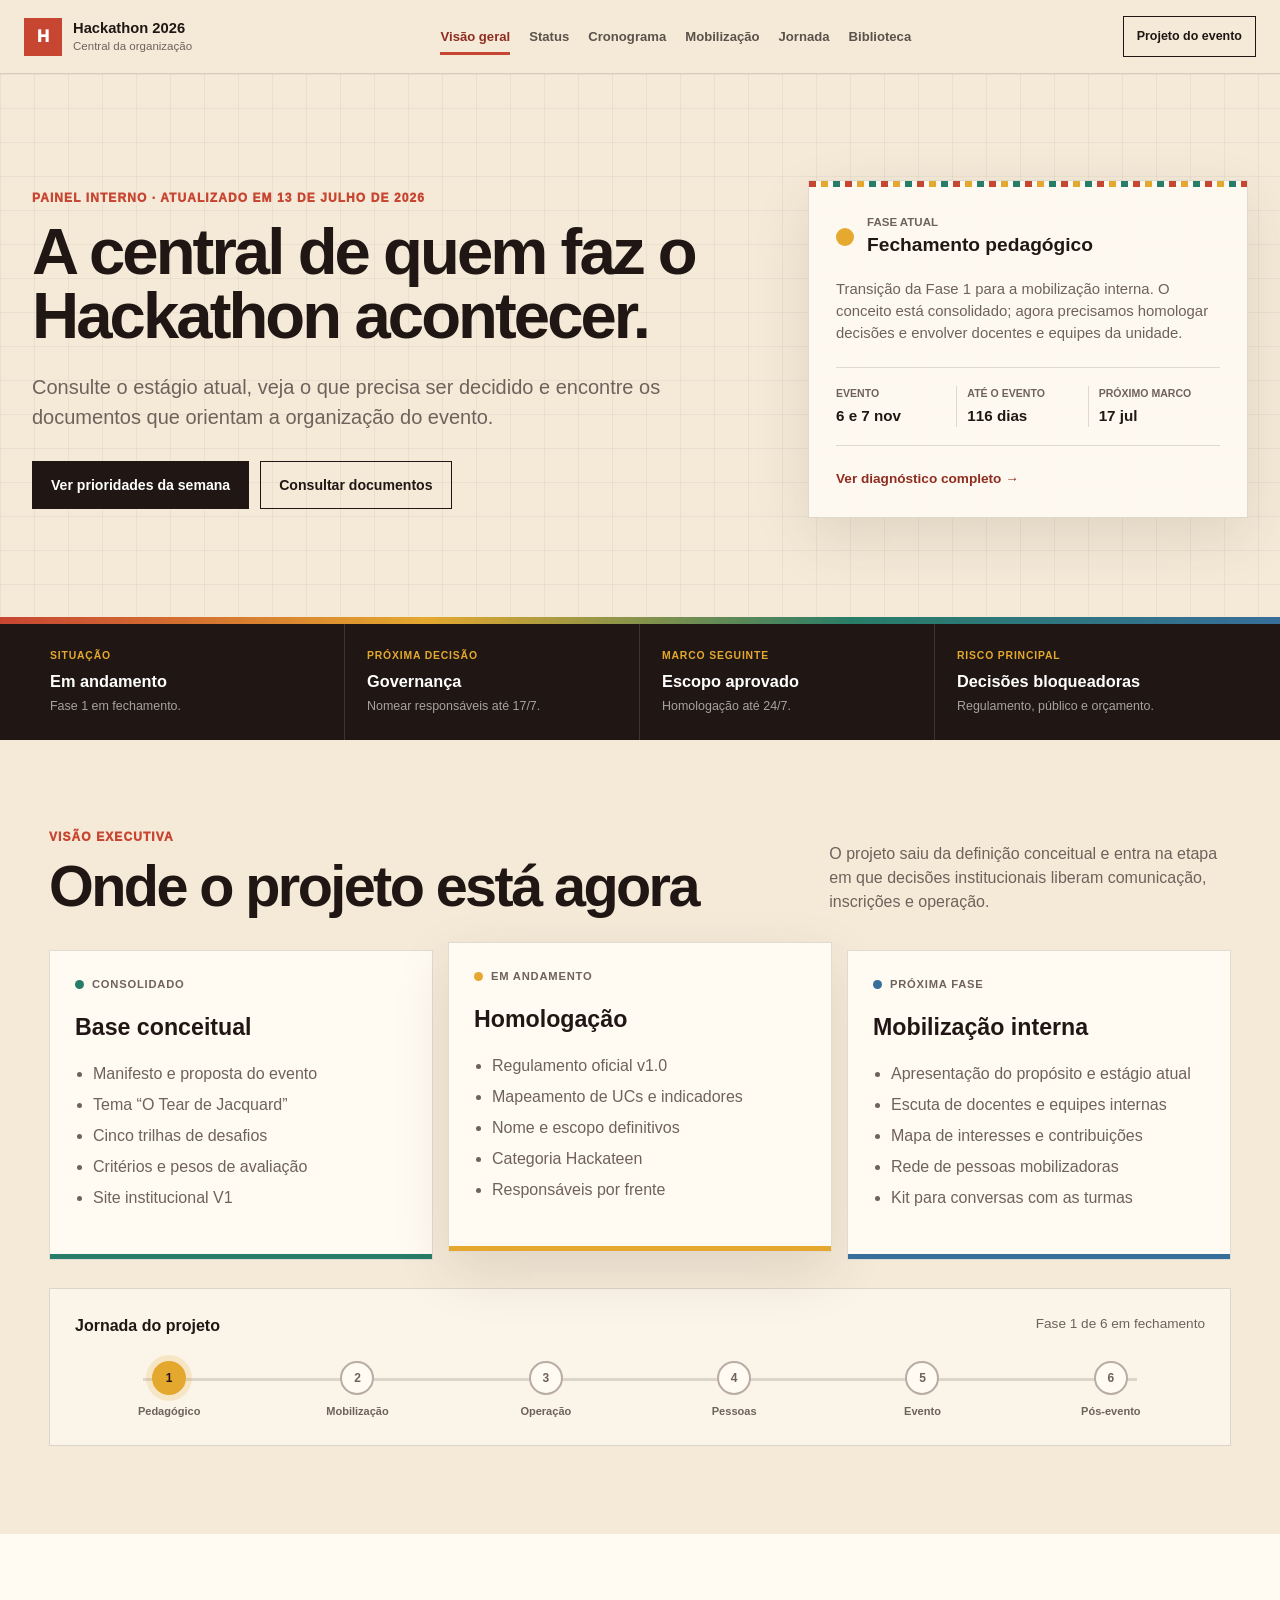
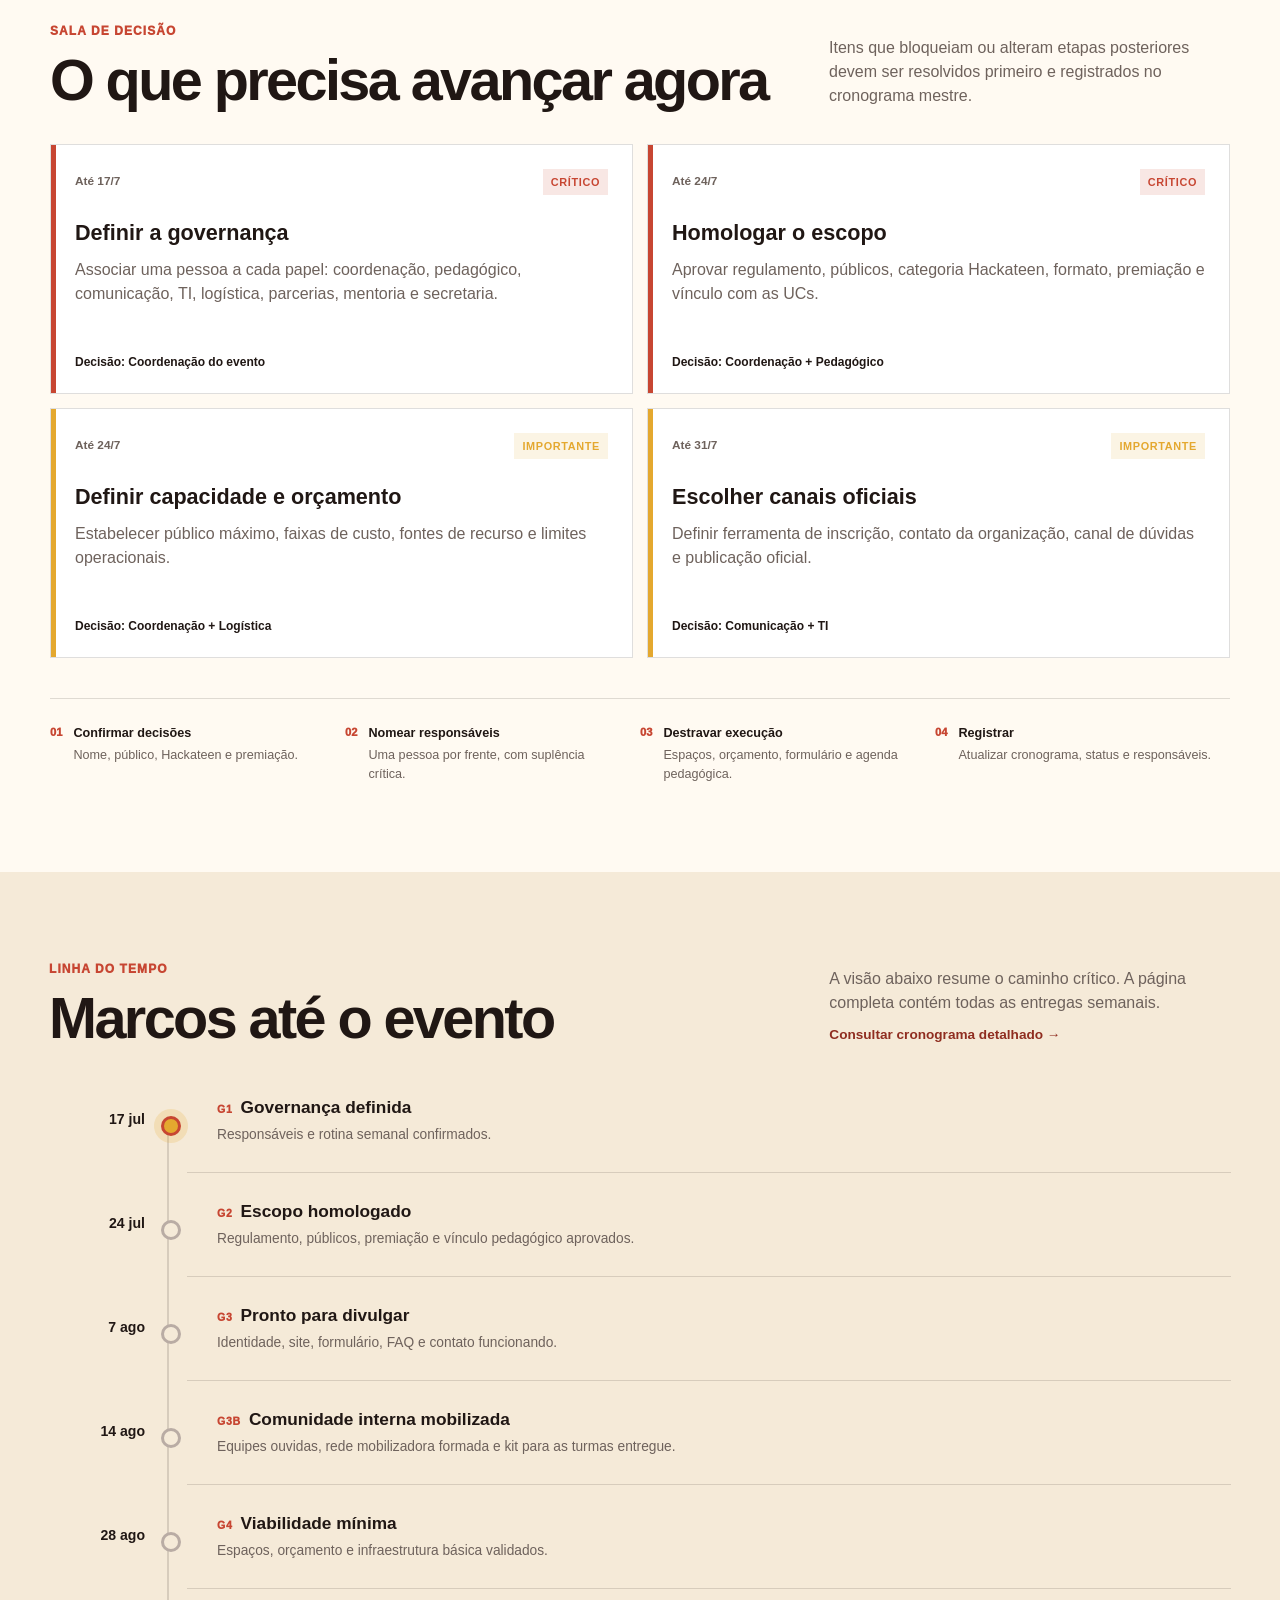
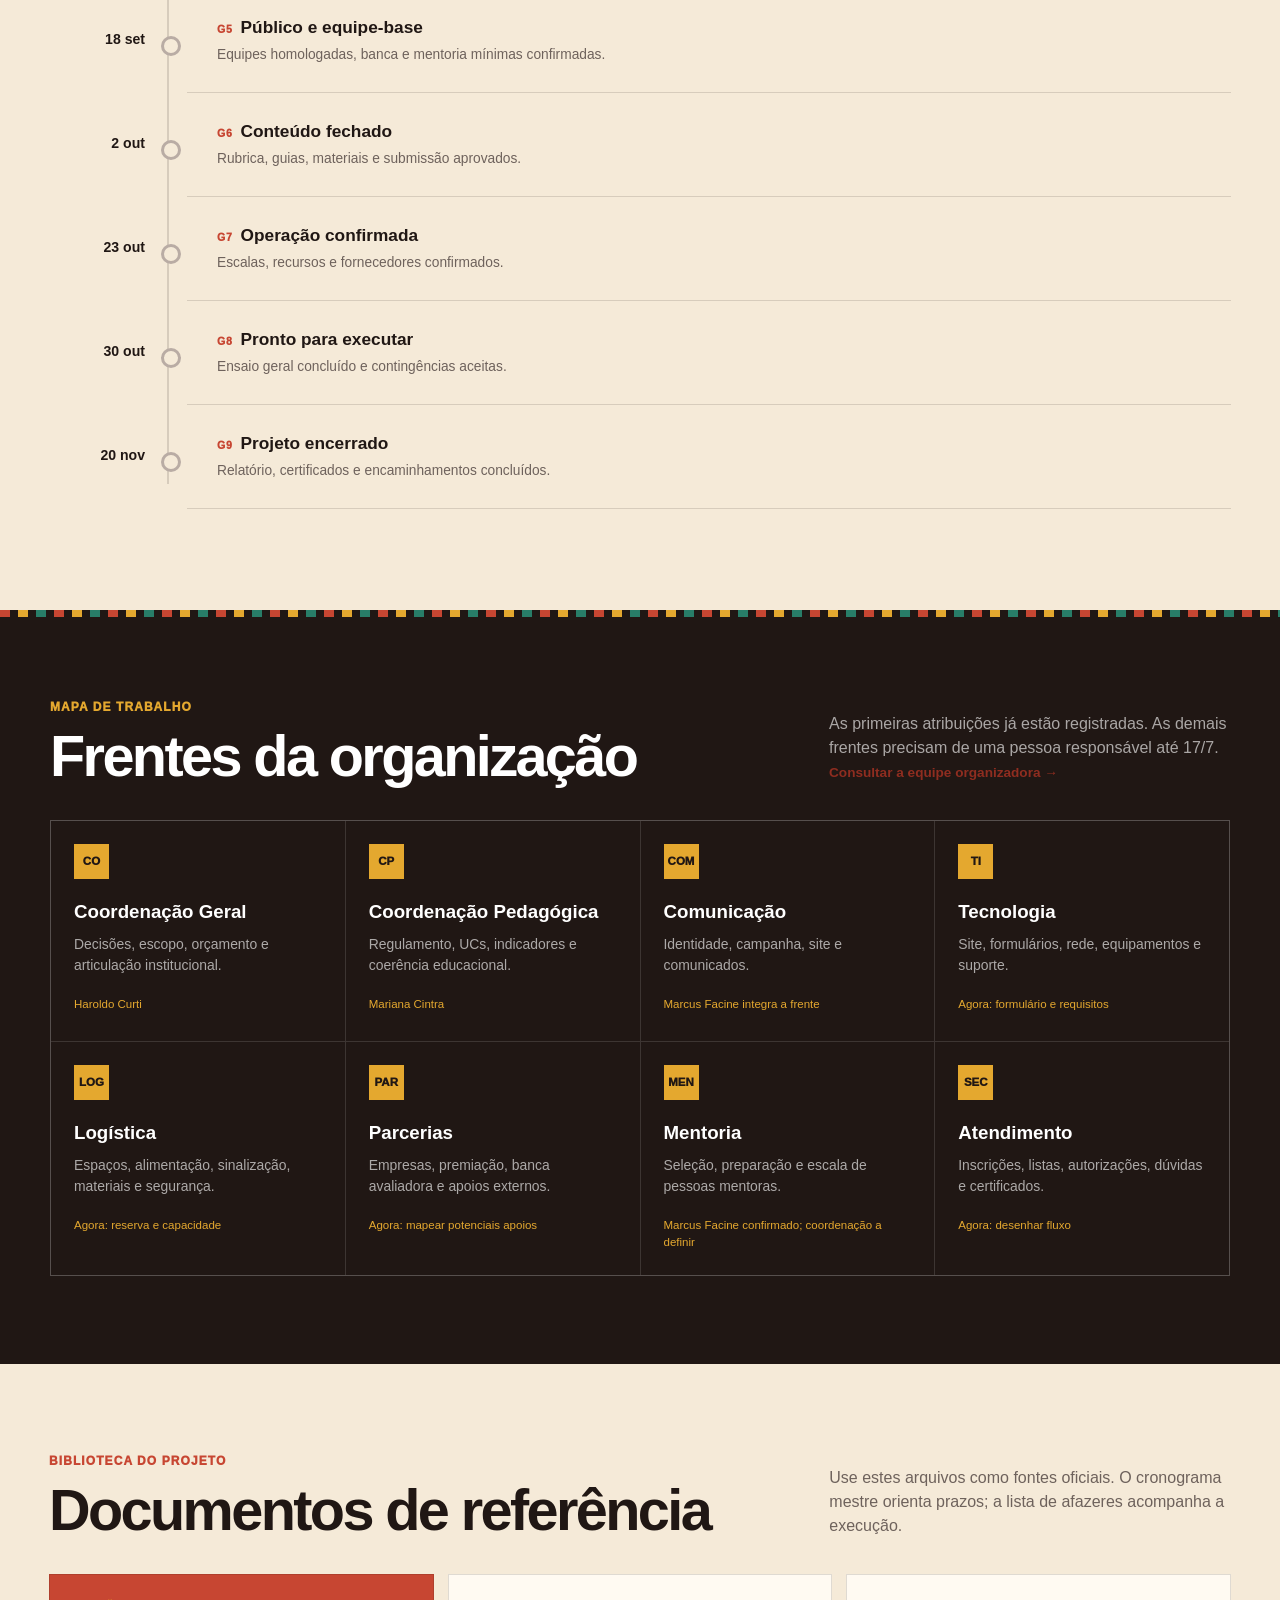
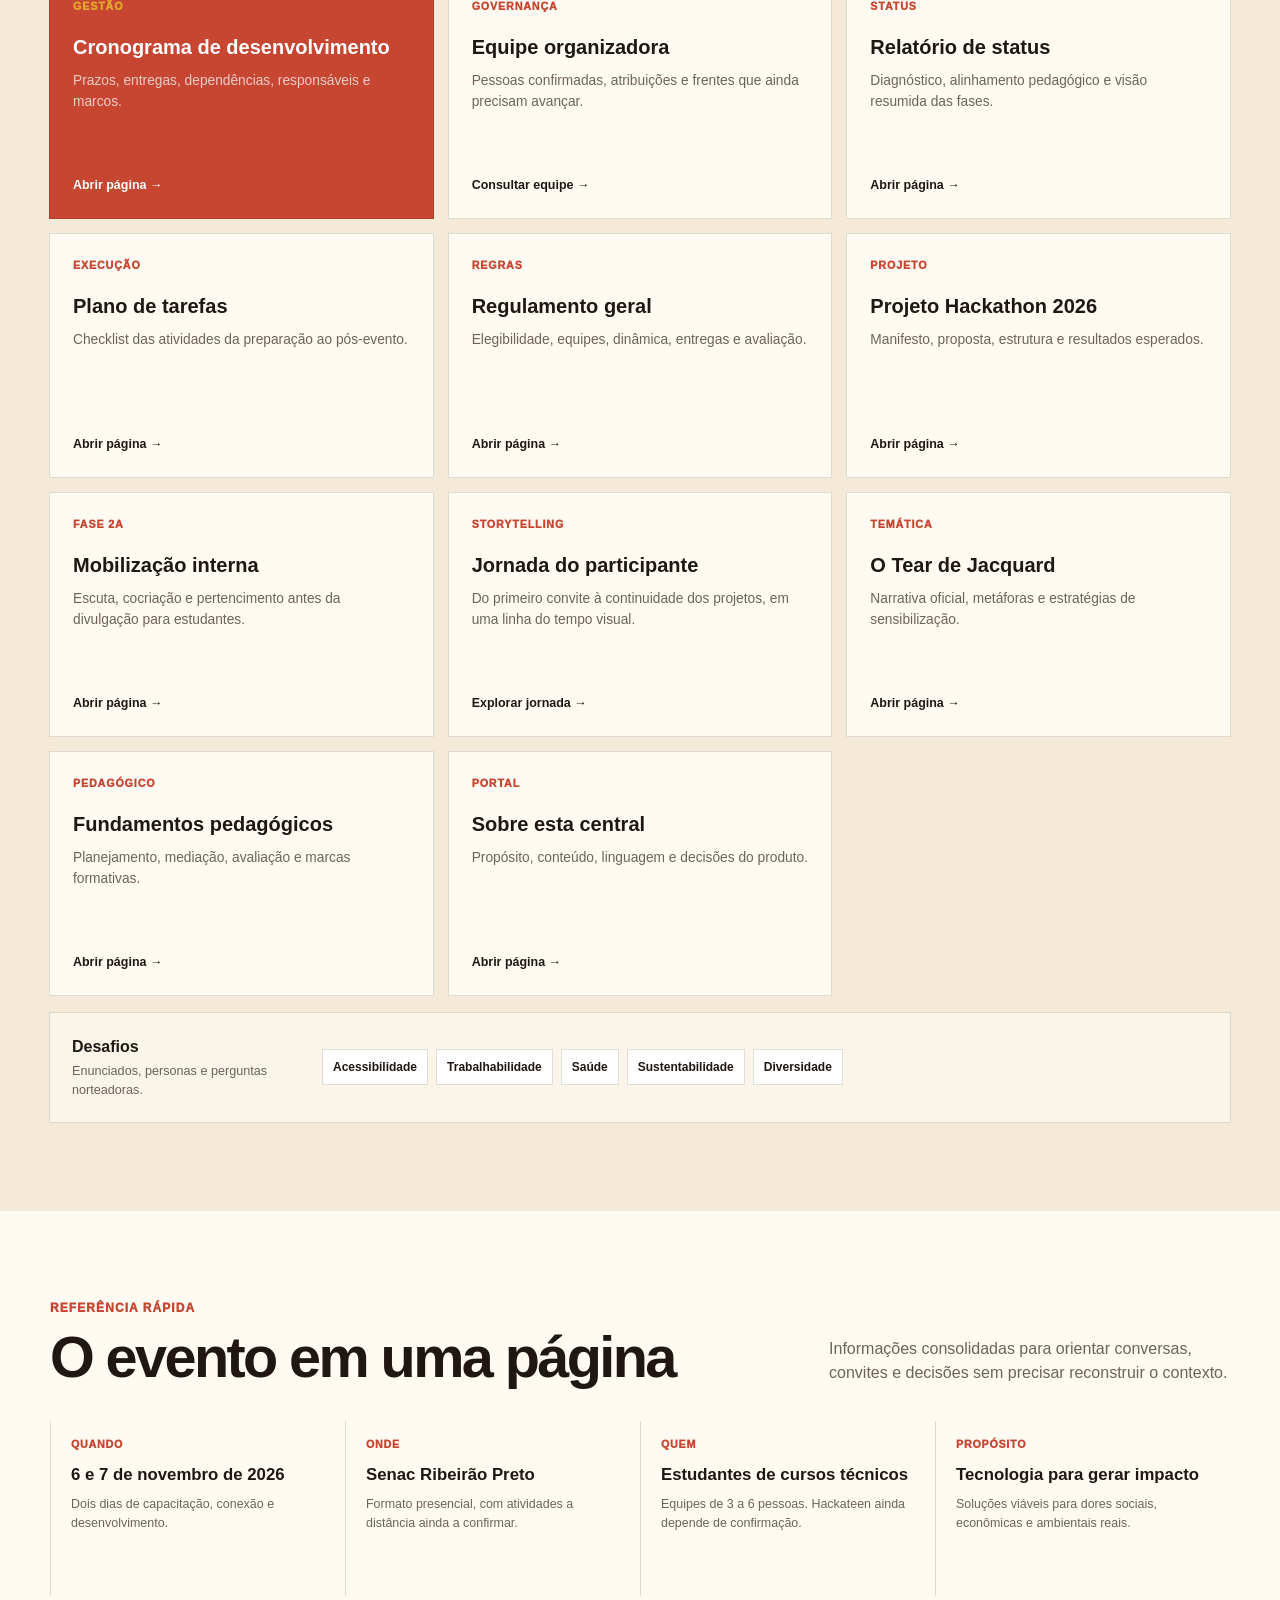
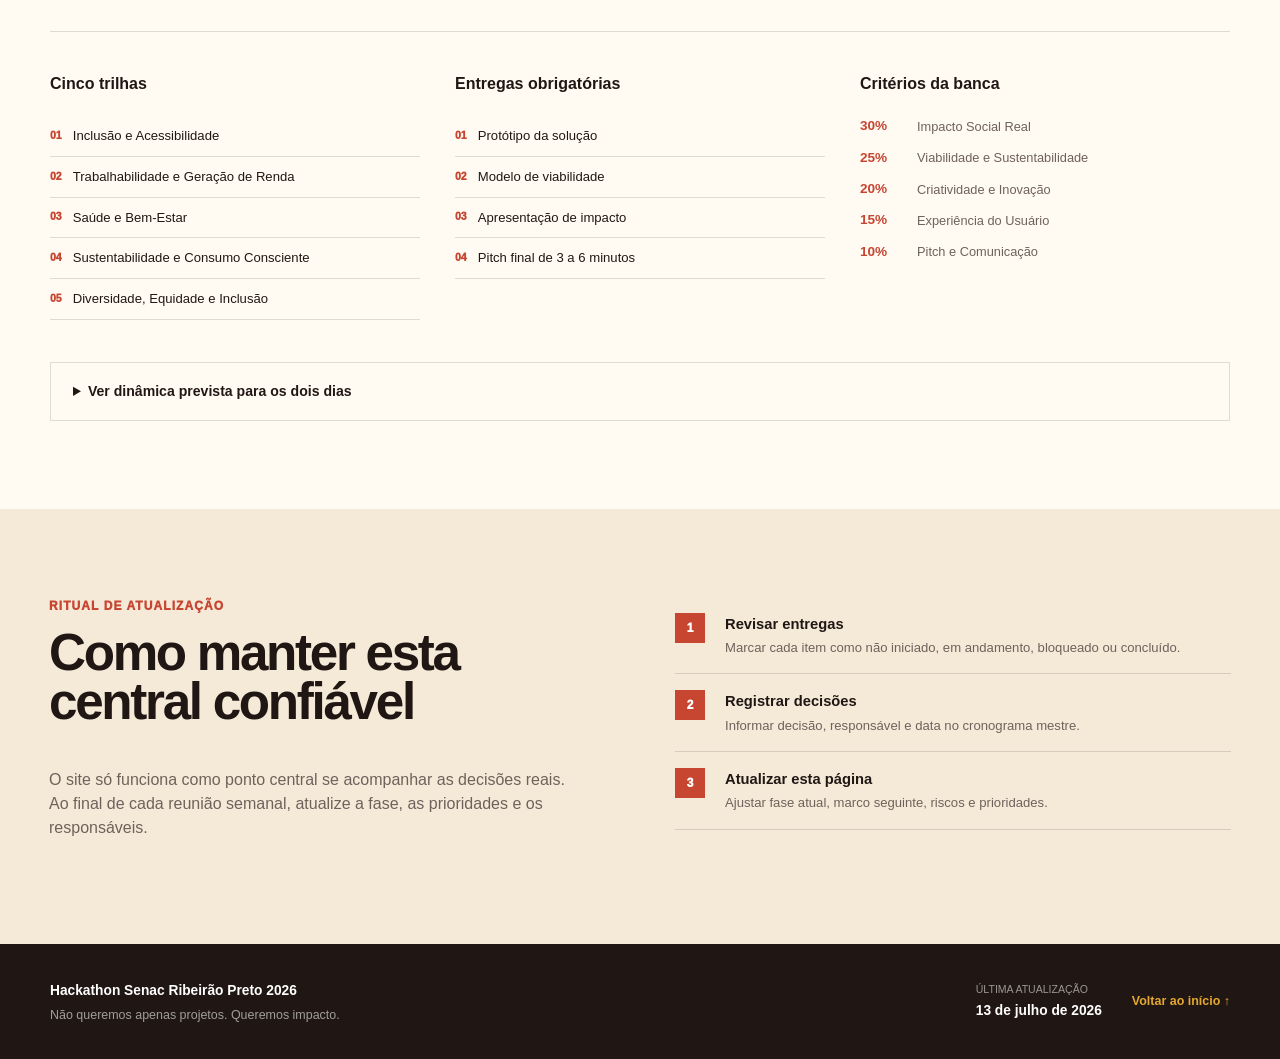
==== commit fa2f66df: "Atualização de estado." ====
--- a/index.html
+++ b/index.html
@@ -16,14 +16,32 @@
         <span><strong>Hackathon 2026</strong><small>Central da organização</small></span>
       </a>
       <nav class="nav" aria-label="Navegação principal">
+        <a class="active" aria-current="page" href="index.html">Visão geral</a>
         <a href="status.html">Status</a>
         <a href="cronograma.html">Cronograma</a>
-        <a href="projeto.html">Projeto</a>
-        <a href="regulamento.html">Regulamento</a>
-        <a href="trilhas.html">Trilhas</a>
-        <a href="tarefas.html">Tarefas</a>
+        <a href="mobilizacao-interna.html">Mobilização</a>
+        <a href="jornada-participante.html">Jornada</a>
+        <a href="#documentos">Biblioteca</a>
       </nav>
-      <a class="topbar-action" href="cronograma.html">Abrir cronograma mestre</a>
+      <a class="topbar-action" href="projeto.html">Projeto do evento</a>
+      <details class="mobile-menu">
+        <summary>Menu</summary>
+        <nav class="mobile-menu-panel" aria-label="Navegação principal em telas menores">
+          <a class="active" aria-current="page" href="index.html">Visão geral</a>
+          <a href="status.html">Status</a>
+          <a href="equipe.html">Equipe organizadora</a>
+          <a href="cronograma.html">Cronograma</a>
+          <a href="mobilizacao-interna.html">Mobilização interna</a>
+          <a href="jornada-participante.html">Jornada do participante</a>
+          <a href="projeto.html">Projeto</a>
+          <a href="regulamento.html">Regulamento</a>
+          <a href="trilhas.html">Trilhas</a>
+          <a href="tarefas.html">Tarefas</a>
+          <a href="tematica.html">Temática</a>
+          <a href="fundamentos.html">Fundamentos</a>
+          <a href="portal.html">Sobre esta central</a>
+        </nav>
+      </details>
     </header>
 
     <main id="conteudo">
@@ -193,17 +211,17 @@
             <p class="eyebrow">Mapa de trabalho</p>
             <h2>Frentes da organização</h2>
           </div>
-          <p>Cada frente precisa de uma pessoa responsável até 17/7. Os nomes devem substituir as funções assim que forem definidos.</p>
+          <p>As primeiras atribuições já estão registradas. As demais frentes precisam de uma pessoa responsável até 17/7. <a class="inline-link" href="equipe.html">Consultar a equipe organizadora →</a></p>
         </div>
 
         <div class="workstream-grid">
-          <article><span>CO</span><h3>Coordenação</h3><p>Decisões, escopo, orçamento e articulação institucional.</p><small>Agora: governança e homologações</small></article>
-          <article><span>CP</span><h3>Pedagógico</h3><p>Regulamento, UCs, indicadores e coerência educacional.</p><small>Agora: fechar Fase 1</small></article>
-          <article><span>COM</span><h3>Comunicação</h3><p>Identidade, campanha, site e comunicados.</p><small>Agora: preparar canais</small></article>
+          <article><span>CO</span><h3>Coordenação Geral</h3><p>Decisões, escopo, orçamento e articulação institucional.</p><small>Haroldo Curti</small></article>
+          <article><span>CP</span><h3>Coordenação Pedagógica</h3><p>Regulamento, UCs, indicadores e coerência educacional.</p><small>Mariana Cintra</small></article>
+          <article><span>COM</span><h3>Comunicação</h3><p>Identidade, campanha, site e comunicados.</p><small>Marcus Facine integra a frente</small></article>
           <article><span>TI</span><h3>Tecnologia</h3><p>Site, formulários, rede, equipamentos e suporte.</p><small>Agora: formulário e requisitos</small></article>
           <article><span>LOG</span><h3>Logística</h3><p>Espaços, alimentação, sinalização, materiais e segurança.</p><small>Agora: reserva e capacidade</small></article>
           <article><span>PAR</span><h3>Parcerias</h3><p>Empresas, premiação, banca avaliadora e apoios externos.</p><small>Agora: mapear potenciais apoios</small></article>
-          <article><span>MEN</span><h3>Mentoria</h3><p>Seleção, preparação e escala de mentores.</p><small>Agora: definir perfis</small></article>
+          <article><span>MEN</span><h3>Mentoria</h3><p>Seleção, preparação e escala de pessoas mentoras.</p><small>Marcus Facine confirmado; coordenação a definir</small></article>
           <article><span>SEC</span><h3>Atendimento</h3><p>Inscrições, listas, autorizações, dúvidas e certificados.</p><small>Agora: desenhar fluxo</small></article>
         </div>
       </section>
@@ -219,11 +237,13 @@
 
         <div class="document-grid">
           <a class="document-card primary-doc" href="cronograma.html"><span class="doc-tag">Gestão</span><h3>Cronograma de desenvolvimento</h3><p>Prazos, entregas, dependências, responsáveis e marcos.</p><strong>Abrir página →</strong></a>
+          <a class="document-card" href="equipe.html"><span class="doc-tag">Governança</span><h3>Equipe organizadora</h3><p>Pessoas confirmadas, atribuições e frentes que ainda precisam avançar.</p><strong>Consultar equipe →</strong></a>
           <a class="document-card" href="status.html"><span class="doc-tag">Status</span><h3>Relatório de status</h3><p>Diagnóstico, alinhamento pedagógico e visão resumida das fases.</p><strong>Abrir página →</strong></a>
           <a class="document-card" href="tarefas.html"><span class="doc-tag">Execução</span><h3>Plano de tarefas</h3><p>Checklist das atividades da preparação ao pós-evento.</p><strong>Abrir página →</strong></a>
           <a class="document-card" href="regulamento.html"><span class="doc-tag">Regras</span><h3>Regulamento geral</h3><p>Elegibilidade, equipes, dinâmica, entregas e avaliação.</p><strong>Abrir página →</strong></a>
           <a class="document-card" href="projeto.html"><span class="doc-tag">Projeto</span><h3>Projeto Hackathon 2026</h3><p>Manifesto, proposta, estrutura e resultados esperados.</p><strong>Abrir página →</strong></a>
           <a class="document-card" href="mobilizacao-interna.html"><span class="doc-tag">Fase 2A</span><h3>Mobilização interna</h3><p>Escuta, cocriação e pertencimento antes da divulgação para estudantes.</p><strong>Abrir página →</strong></a>
+          <a class="document-card" href="jornada-participante.html"><span class="doc-tag">Storytelling</span><h3>Jornada do participante</h3><p>Do primeiro convite à continuidade dos projetos, em uma linha do tempo visual.</p><strong>Explorar jornada →</strong></a>
           <a class="document-card" href="tematica.html"><span class="doc-tag">Temática</span><h3>O Tear de Jacquard</h3><p>Narrativa oficial, metáforas e estratégias de sensibilização.</p><strong>Abrir página →</strong></a>
           <a class="document-card" href="fundamentos.html"><span class="doc-tag">Pedagógico</span><h3>Fundamentos pedagógicos</h3><p>Planejamento, mediação, avaliação e marcas formativas.</p><strong>Abrir página →</strong></a>
           <a class="document-card" href="portal.html"><span class="doc-tag">Portal</span><h3>Sobre esta central</h3><p>Propósito, conteúdo, linguagem e decisões do produto.</p><strong>Abrir página →</strong></a>
--- a/styles.css
+++ b/styles.css
@@ -38,6 +38,17 @@
 .nav a:hover { opacity: 1; }
 .topbar-action { border: 1px solid var(--ink); font-size: .78rem; font-weight: 900; padding: 10px 13px; white-space: nowrap; }
 .topbar-action:hover { background: var(--ink); color: white; }
+.mobile-menu { display: none; margin-left: auto; position: relative; }
+.mobile-menu summary { align-items: center; border: 1px solid var(--ink); cursor: pointer; display: flex; font-size: .78rem; font-weight: 900; gap: 12px; list-style: none; padding: 10px 13px; }
+.mobile-menu summary::-webkit-details-marker { display: none; }
+.mobile-menu summary::after { content: "+"; font-size: 1rem; line-height: 1; }
+.mobile-menu[open] summary { background: var(--ink); color: white; }
+.mobile-menu[open] summary::after { content: "−"; }
+.mobile-menu-panel { background: var(--paper-light); border: 1px solid var(--line); box-shadow: var(--shadow); display: grid; max-height: calc(100vh - 100px); overflow-y: auto; padding: 8px; position: absolute; right: 0; top: calc(100% + 12px); width: min(330px, calc(100vw - 32px)); z-index: 30; }
+.mobile-menu-panel a { border-bottom: 1px solid var(--line); font-size: .84rem; font-weight: 800; padding: 11px 12px; }
+.mobile-menu-panel a:last-child { border-bottom: 0; }
+.mobile-menu-panel a:hover { background: var(--paper); }
+.mobile-menu-panel a.active { color: var(--rust-dark); }
 
 .hero { background: linear-gradient(90deg, rgba(32,23,20,.05) 1px, transparent 1px), linear-gradient(rgba(32,23,20,.045) 1px, transparent 1px); background-size: 34px 34px; display: grid; gap: clamp(40px, 5vw, 86px); grid-template-columns: minmax(0, 1fr) minmax(390px, 440px); margin: 0 auto; max-width: 1600px; min-height: 550px; overflow: hidden; padding: 72px max(32px, calc((100vw - 1360px) / 2)); position: relative; }
 .hero::after { background: linear-gradient(90deg, var(--rust), var(--gold), var(--green), var(--blue)); bottom: 0; content: ""; height: 7px; left: 0; position: absolute; right: 0; }
@@ -202,6 +213,8 @@
 
 @media (max-width: 1050px) {
   .nav { display: none; }
+  .topbar-action { display: none; }
+  .mobile-menu { display: block; }
   .hero { gap: 32px; grid-template-columns: minmax(0, 1fr) 360px; padding-left: 28px; padding-right: 28px; }
   h1 { font-size: clamp(3rem, 5.5vw, 3.75rem); }
   .workstream-grid { grid-template-columns: repeat(2, 1fr); }
@@ -213,7 +226,6 @@
 @media (max-width: 760px) {
   html { scroll-padding-top: 72px; }
   .topbar { min-height: 66px; }
-  .topbar-action { display: none; }
   .hero { gap: 34px; grid-template-columns: 1fr; min-height: auto; padding-bottom: 60px; padding-top: 52px; }
   .hero-status { max-width: 520px; }
   .signal-strip { grid-template-columns: repeat(2, 1fr); }
@@ -335,3 +347,119 @@
   .page-layout { padding-left: 14px; padding-right: 14px; }
   .related-pages > div { grid-template-columns: 1fr; }
 }
+
+/* Jornada visual do participante */
+.journey-page { background: #f7efe2; }
+.journey-topbar { background: rgba(247, 239, 226, .94); }
+.journey-hero { background: linear-gradient(90deg, rgba(32,23,20,.95), rgba(32,23,20,.74)), url("assets/trama-viva-hero-v2.jpg") center / cover; color: white; display: grid; gap: 70px; grid-template-columns: minmax(0, .95fr) minmax(380px, .65fr); margin: 0 auto; max-width: 1600px; min-height: 680px; overflow: hidden; padding: 92px max(32px, calc((100vw - 1360px) / 2)); position: relative; }
+.journey-hero::after { background: linear-gradient(90deg, var(--rust), var(--gold), var(--green), var(--blue)); bottom: 0; content: ""; height: 8px; left: 0; position: absolute; right: 0; }
+.journey-hero .eyebrow { color: var(--gold); }
+.journey-hero-copy { align-self: center; max-width: 800px; position: relative; z-index: 2; }
+.journey-hero h1 { font-size: clamp(3.8rem, 6.6vw, 6.7rem); letter-spacing: -.06em; line-height: .88; margin-bottom: 30px; }
+.journey-hero-copy > p:not(.eyebrow) { color: rgba(255,255,255,.76); font-size: clamp(1.05rem, 1.6vw, 1.28rem); max-width: 660px; }
+.journey-start { background: var(--gold); border-color: var(--gold); color: var(--ink); margin-top: 18px; }
+.journey-start:hover { background: white; border-color: white; color: var(--ink); }
+.journey-hero-visual { align-self: center; height: 430px; position: relative; }
+.journey-hero-visual::before { border: 1px solid rgba(255,255,255,.2); content: ""; inset: 32px; position: absolute; transform: rotate(4deg); }
+.journey-hero-visual::after { background: radial-gradient(circle, rgba(228,168,47,.18), transparent 68%); content: ""; inset: 0; position: absolute; }
+.thread { height: 7px; left: -10%; position: absolute; right: -10%; transform-origin: left center; z-index: 1; }
+.thread::after { background: var(--thread-color); border-radius: 50%; box-shadow: 0 0 0 8px rgba(255,255,255,.08); content: ""; height: 18px; position: absolute; right: 7%; top: -6px; width: 18px; }
+.thread-one { --thread-color: var(--rust); background: repeating-linear-gradient(90deg, var(--rust) 0 18px, transparent 18px 25px); top: 31%; transform: rotate(8deg); }
+.thread-two { --thread-color: var(--gold); background: repeating-linear-gradient(90deg, var(--gold) 0 15px, transparent 15px 22px); top: 50%; transform: rotate(-5deg); }
+.thread-three { --thread-color: var(--green); background: repeating-linear-gradient(90deg, var(--green) 0 22px, transparent 22px 30px); top: 69%; transform: rotate(4deg); }
+.thread-knot { align-items: center; background: var(--paper-light); border-radius: 50%; color: var(--ink); display: flex; flex-direction: column; height: 126px; justify-content: center; left: 50%; position: absolute; top: 50%; transform: translate(-50%, -50%); width: 126px; z-index: 3; }
+.thread-knot span { font-size: 2.8rem; font-weight: 950; line-height: .9; }
+.thread-knot small { color: var(--rust); font-size: .68rem; font-weight: 950; letter-spacing: .08em; margin-top: 7px; text-transform: uppercase; }
+.journey-hero-visual > p { bottom: 20px; color: rgba(255,255,255,.76); font-size: .75rem; font-weight: 900; left: 50%; letter-spacing: .1em; margin: 0; position: absolute; text-transform: uppercase; transform: translateX(-50%); white-space: nowrap; z-index: 3; }
+.journey-hero-visual > p span { color: var(--gold); margin: 0 9px; }
+.journey-intro { align-items: center; background: var(--paper-light); border-bottom: 1px solid var(--line); display: grid; gap: 36px; grid-template-columns: auto 1fr; margin: 0 auto; max-width: 1600px; padding: 27px max(32px, calc((100vw - 1360px) / 2)); }
+.journey-intro > p { color: var(--rust); font-size: .7rem; font-weight: 950; letter-spacing: .08em; margin: 0; text-transform: uppercase; }
+.journey-intro ol { display: grid; grid-template-columns: repeat(5, 1fr); list-style: none; margin: 0; padding: 0; }
+.journey-intro li { align-items: center; border-left: 1px solid var(--line); display: flex; gap: 10px; justify-content: center; padding: 8px 15px; }
+.journey-intro li span { color: var(--rust); font-size: .64rem; font-weight: 950; }
+.journey-intro li strong { font-size: .78rem; }
+.journey-story { background: linear-gradient(90deg, rgba(32,23,20,.035) 1px, transparent 1px), linear-gradient(rgba(32,23,20,.03) 1px, transparent 1px); background-size: 34px 34px; margin: 0 auto; max-width: 1600px; overflow: hidden; padding: 90px 0 70px; }
+.journey-story-header { align-items: end; display: flex; gap: 40px; justify-content: space-between; padding: 0 max(32px, calc((100vw - 1360px) / 2)) 40px; }
+.journey-story-header h2 { font-size: clamp(2.4rem, 4.8vw, 4.8rem); letter-spacing: -.05em; line-height: .94; margin: 0; max-width: 800px; }
+.journey-controls { align-items: center; display: flex; gap: 8px; }
+.journey-counter { color: var(--muted); font-size: .76rem; margin-right: 8px; white-space: nowrap; }
+.journey-counter strong { color: var(--ink); font-size: 1.1rem; }
+.journey-control { align-items: center; background: var(--ink); border: 1px solid var(--ink); color: white; cursor: pointer; display: flex; font-size: 1.2rem; height: 45px; justify-content: center; width: 45px; }
+.journey-control:hover:not(:disabled) { background: var(--rust); border-color: var(--rust); }
+.journey-control:disabled { cursor: default; opacity: .28; }
+.journey-viewport { overflow-x: auto; overscroll-behavior-inline: contain; padding-bottom: 28px; scroll-behavior: smooth; scroll-snap-type: x mandatory; scrollbar-color: var(--rust) rgba(32,23,20,.1); scrollbar-width: thin; }
+.journey-track { display: flex; gap: 64px; min-width: max-content; padding: 48px max(45px, calc((100vw - 1360px) / 2)) 25px; position: relative; }
+.journey-line { background: rgba(32,23,20,.16); height: 4px; left: max(220px, calc((100vw - 990px) / 2)); position: absolute; right: max(220px, calc((100vw - 990px) / 2)); top: 78px; z-index: 0; }
+.journey-line span { background: linear-gradient(90deg, var(--rust), var(--gold), var(--green)); display: block; height: 100%; transition: width .5s ease; width: 0; }
+.journey-step { flex: 0 0 370px; position: relative; scroll-snap-align: center; transition: transform .35s ease; z-index: 1; }
+.journey-step.is-active { transform: translateY(-7px); }
+.journey-node { align-items: center; background: var(--paper-light); border: 4px solid #a89d96; border-radius: 50%; display: flex; height: 64px; justify-content: center; margin: 0 auto 24px; position: relative; transition: border-color .3s ease, box-shadow .3s ease, background .3s ease; width: 64px; z-index: 2; }
+.journey-node span { color: var(--muted); font-size: .72rem; font-weight: 950; }
+.journey-step.is-active .journey-node { background: var(--gold); border-color: var(--rust); box-shadow: 0 0 0 10px rgba(228,168,47,.18); }
+.journey-step.is-active .journey-node span { color: var(--ink); }
+.journey-step.event-step .journey-node { border-radius: 7px; transform: rotate(45deg); }
+.journey-step.event-step .journey-node span { transform: rotate(-45deg); }
+.journey-step.final-step .journey-node { background: var(--green); border-color: var(--green); }
+.journey-step.final-step .journey-node span { color: white; }
+.journey-card { background: rgba(255,250,242,.94); border: 1px solid var(--line); box-shadow: 0 17px 45px rgba(51,31,22,.08); display: flex; flex-direction: column; min-height: 420px; opacity: .48; padding: 26px; position: relative; transition: opacity .35s ease; }
+.journey-step.is-active .journey-card { opacity: 1; }
+.journey-card::before { background: var(--rust); content: ""; height: 5px; left: 0; position: absolute; right: 0; top: 0; }
+.journey-step.event-step .journey-card::before { background: var(--gold); }
+.journey-step.final-step .journey-card::before { background: var(--green); }
+.journey-date { color: var(--muted); font-size: .68rem; font-weight: 850; margin: 3px 0 18px; text-transform: uppercase; }
+.journey-phase { color: var(--rust); font-size: .7rem; font-weight: 950; letter-spacing: .09em; margin-bottom: 8px; text-transform: uppercase; }
+.journey-card h3 { font-size: 1.65rem; letter-spacing: -.025em; line-height: 1.05; margin-bottom: 16px; }
+.journey-card > p:not(.journey-phase) { color: var(--muted); font-size: .9rem; }
+.journey-support { border-top: 1px solid var(--line); margin-top: auto; padding-top: 18px; }
+.journey-support span { color: var(--muted); display: block; font-size: .62rem; font-weight: 900; letter-spacing: .06em; margin-bottom: 5px; text-transform: uppercase; }
+.journey-support strong { display: block; font-size: .8rem; line-height: 1.35; }
+.journey-hint { color: var(--muted); font-size: .72rem; margin: 16px 0 0; padding: 0 max(32px, calc((100vw - 1360px) / 2)); text-align: right; }
+.journey-finale { align-items: end; background: var(--ink); color: white; display: grid; gap: 45px; grid-template-columns: minmax(0, 1fr) minmax(260px, .5fr) auto; margin: 0 auto; max-width: 1600px; padding: 90px max(32px, calc((100vw - 1360px) / 2)); position: relative; }
+.journey-finale::before { background: repeating-linear-gradient(90deg, var(--rust) 0 12px, transparent 12px 20px, var(--gold) 20px 32px, transparent 32px 40px, var(--green) 40px 52px, transparent 52px 60px); content: ""; height: 7px; left: 0; position: absolute; right: 0; top: 0; }
+.journey-finale .eyebrow { color: var(--gold); }
+.journey-finale h2 { font-size: clamp(2.4rem, 4.5vw, 4.6rem); letter-spacing: -.05em; line-height: .95; margin: 0; }
+.journey-finale > p { color: rgba(255,255,255,.64); margin: 0; }
+.journey-finale .button { background: var(--gold); border-color: var(--gold); color: var(--ink); white-space: nowrap; }
+
+@keyframes thread-arrive {
+  from { opacity: 0; transform: scaleX(.05) rotate(var(--thread-angle)); }
+  to { opacity: 1; transform: scaleX(1) rotate(var(--thread-angle)); }
+}
+
+@media (min-width: 761px) and (prefers-reduced-motion: no-preference) {
+  .thread-one { --thread-angle: 8deg; animation: thread-arrive 1.1s .15s both; }
+  .thread-two { --thread-angle: -5deg; animation: thread-arrive 1.1s .38s both; }
+  .thread-three { --thread-angle: 4deg; animation: thread-arrive 1.1s .61s both; }
+}
+
+@media (max-width: 900px) {
+  .journey-hero { gap: 25px; grid-template-columns: 1fr .55fr; min-height: 620px; padding-left: 28px; padding-right: 28px; }
+  .journey-hero h1 { font-size: clamp(3.5rem, 8vw, 5.2rem); }
+  .journey-hero-visual { height: 340px; }
+  .journey-intro { grid-template-columns: 1fr; }
+  .journey-intro > p { text-align: center; }
+  .journey-finale { align-items: start; grid-template-columns: 1fr; }
+  .journey-finale .button { width: max-content; }
+}
+
+@media (max-width: 680px) {
+  .journey-hero { grid-template-columns: 1fr; min-height: auto; padding-bottom: 60px; padding-top: 58px; }
+  .journey-hero-visual { display: none; }
+  .journey-intro { padding-left: 18px; padding-right: 18px; }
+  .journey-intro ol { grid-template-columns: 1fr; }
+  .journey-intro li { border-bottom: 1px solid var(--line); border-left: 0; justify-content: flex-start; }
+  .journey-story { padding-top: 64px; }
+  .journey-story-header { align-items: start; flex-direction: column; padding-left: 20px; padding-right: 20px; }
+  .journey-controls { align-self: stretch; justify-content: flex-end; }
+  .journey-track { gap: 28px; padding-left: 20px; padding-right: 20px; }
+  .journey-step { flex-basis: calc(100vw - 54px); }
+  .journey-line { left: calc((100vw - 54px) / 2); right: calc((100vw - 54px) / 2); }
+  .journey-card { min-height: 400px; }
+  .journey-hint { padding-left: 20px; padding-right: 20px; text-align: left; }
+  .journey-finale { padding-left: 24px; padding-right: 24px; }
+}
+
+@media (prefers-reduced-motion: reduce) {
+  .journey-viewport { scroll-behavior: auto; }
+  .journey-line span, .journey-step, .journey-node, .journey-card { transition: none; }
+}
